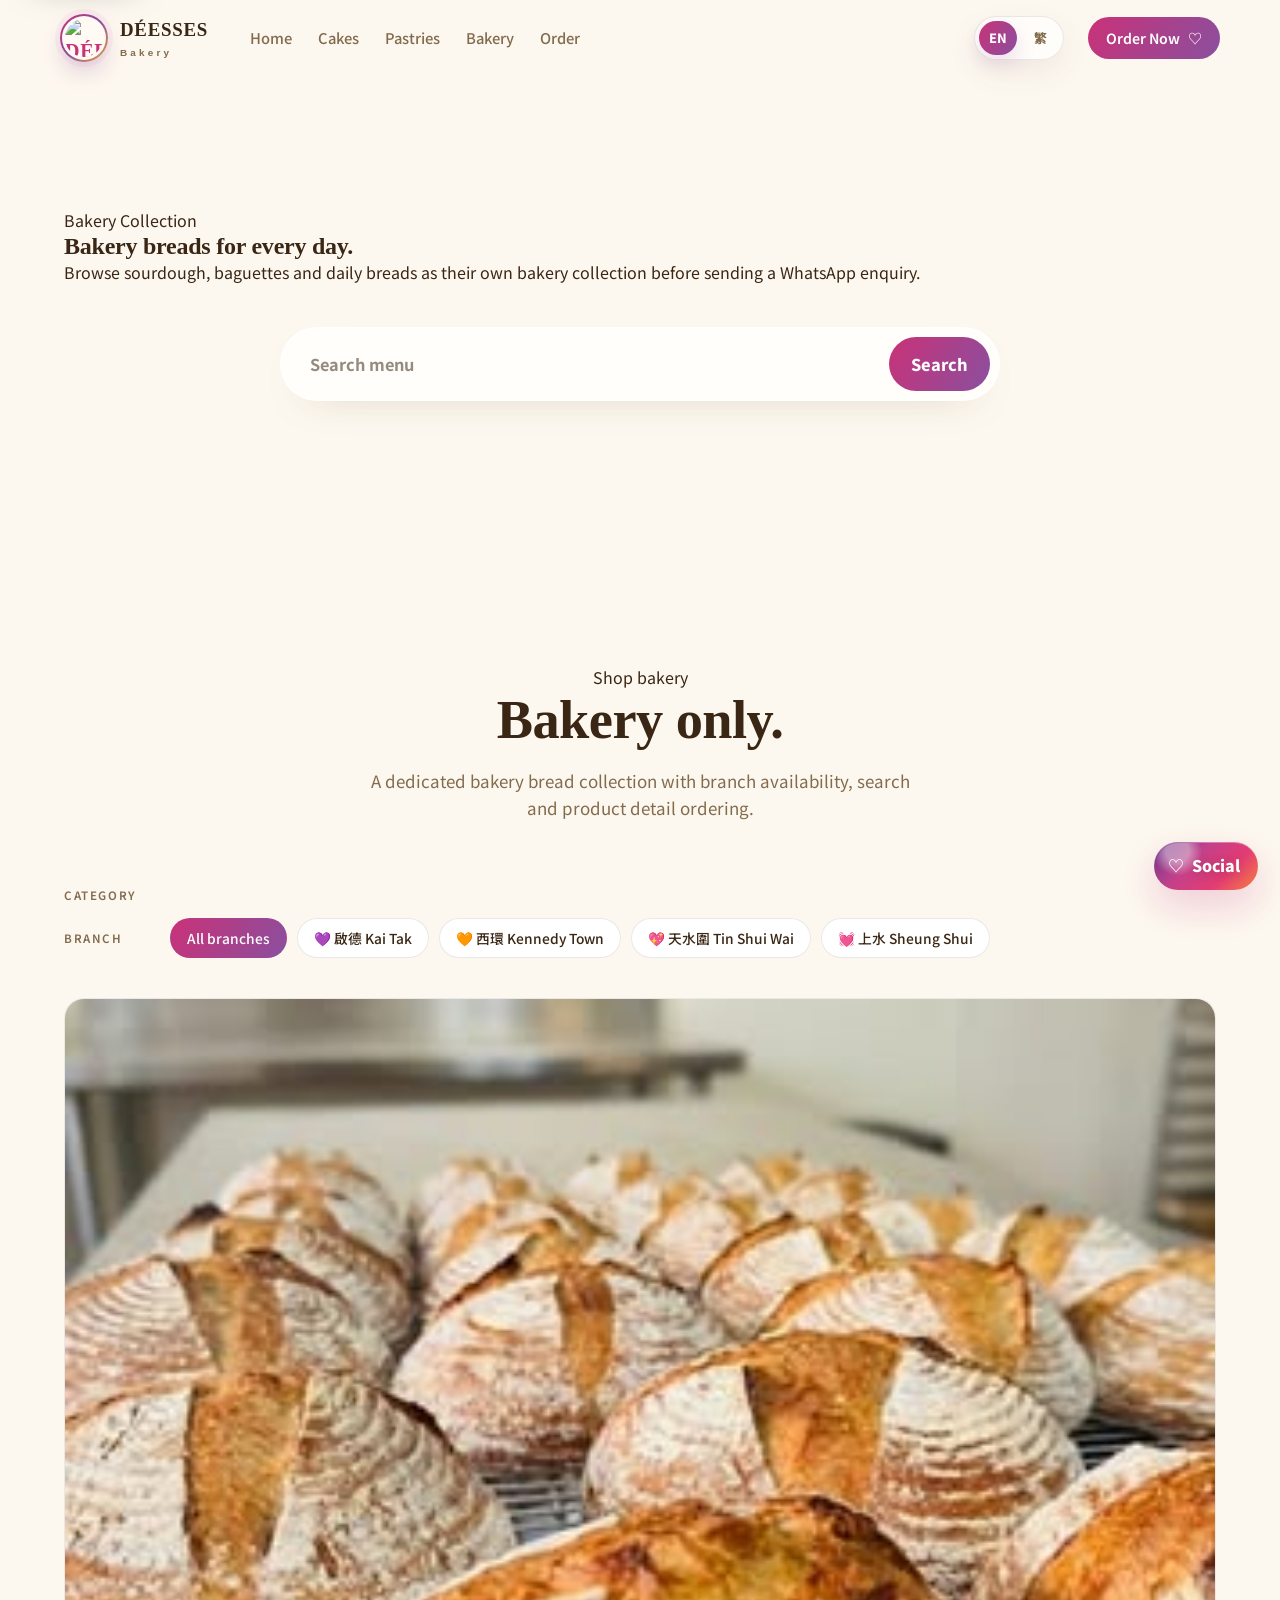
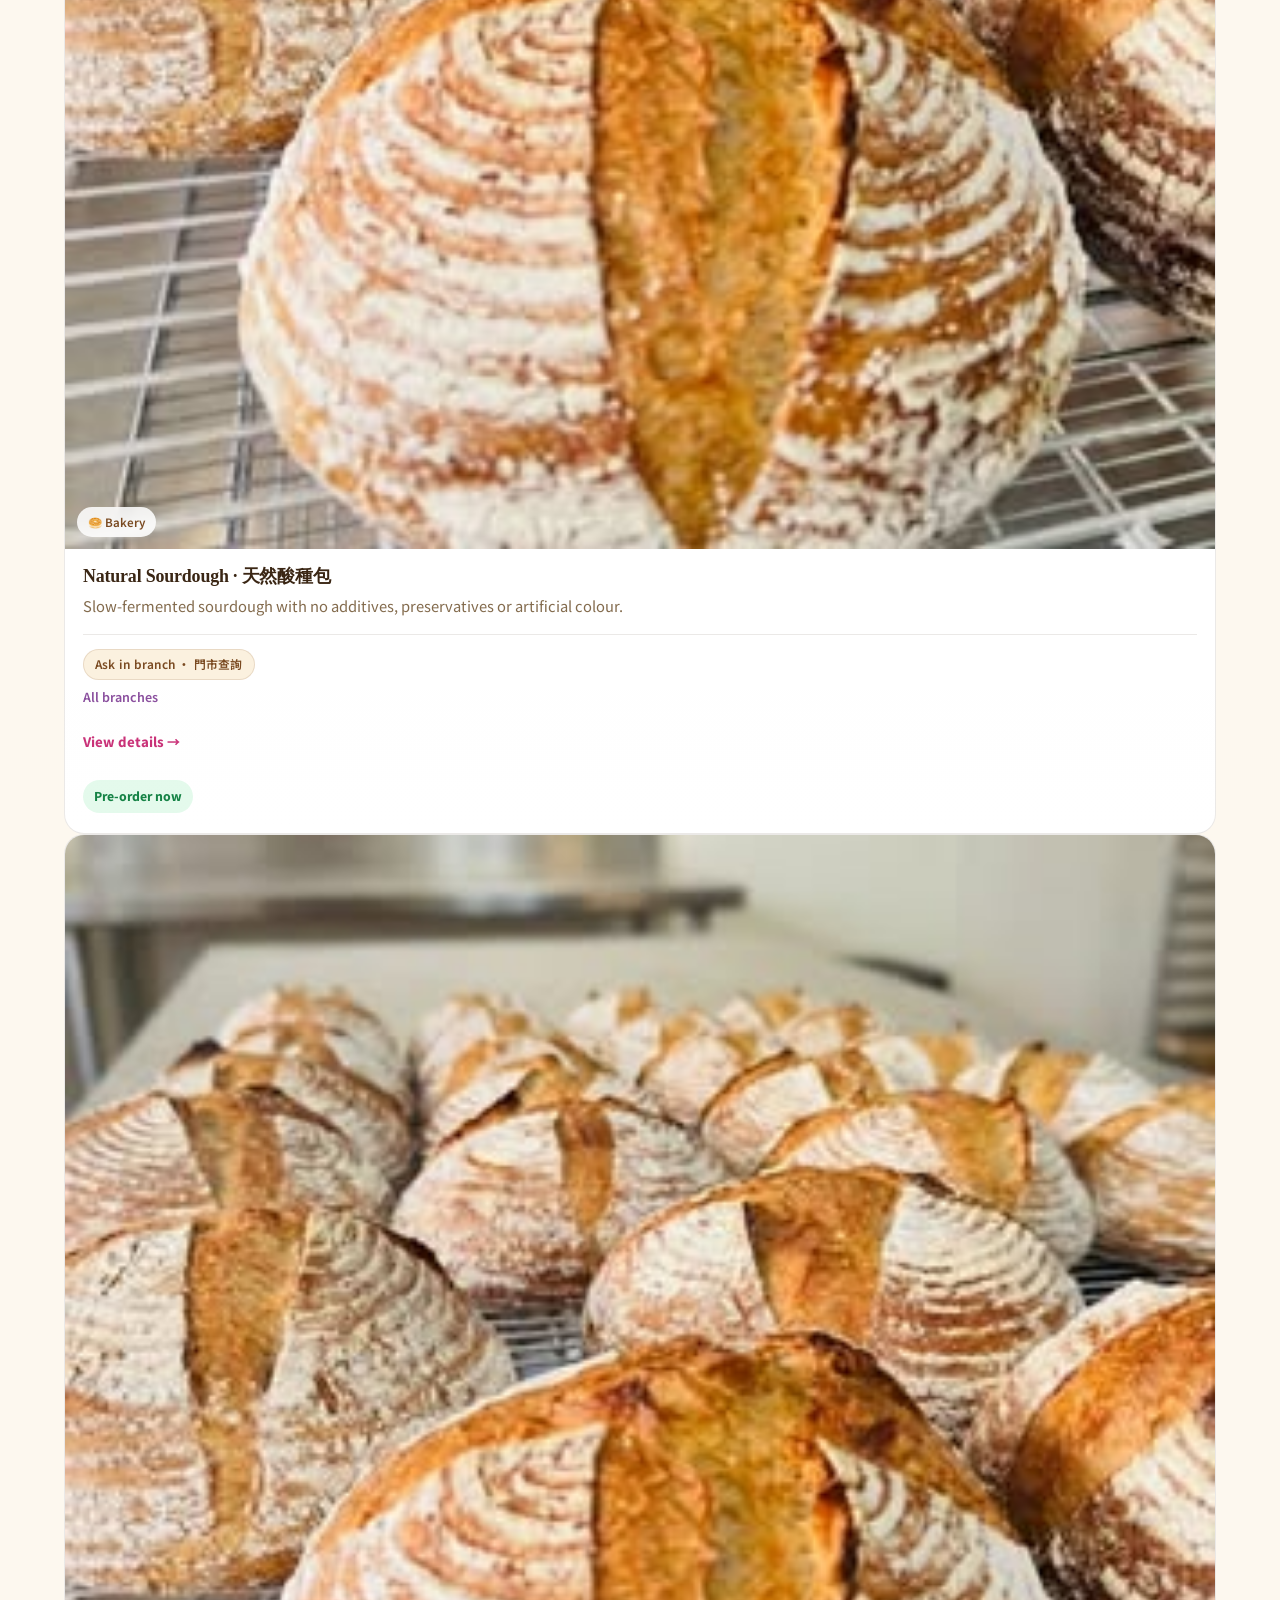
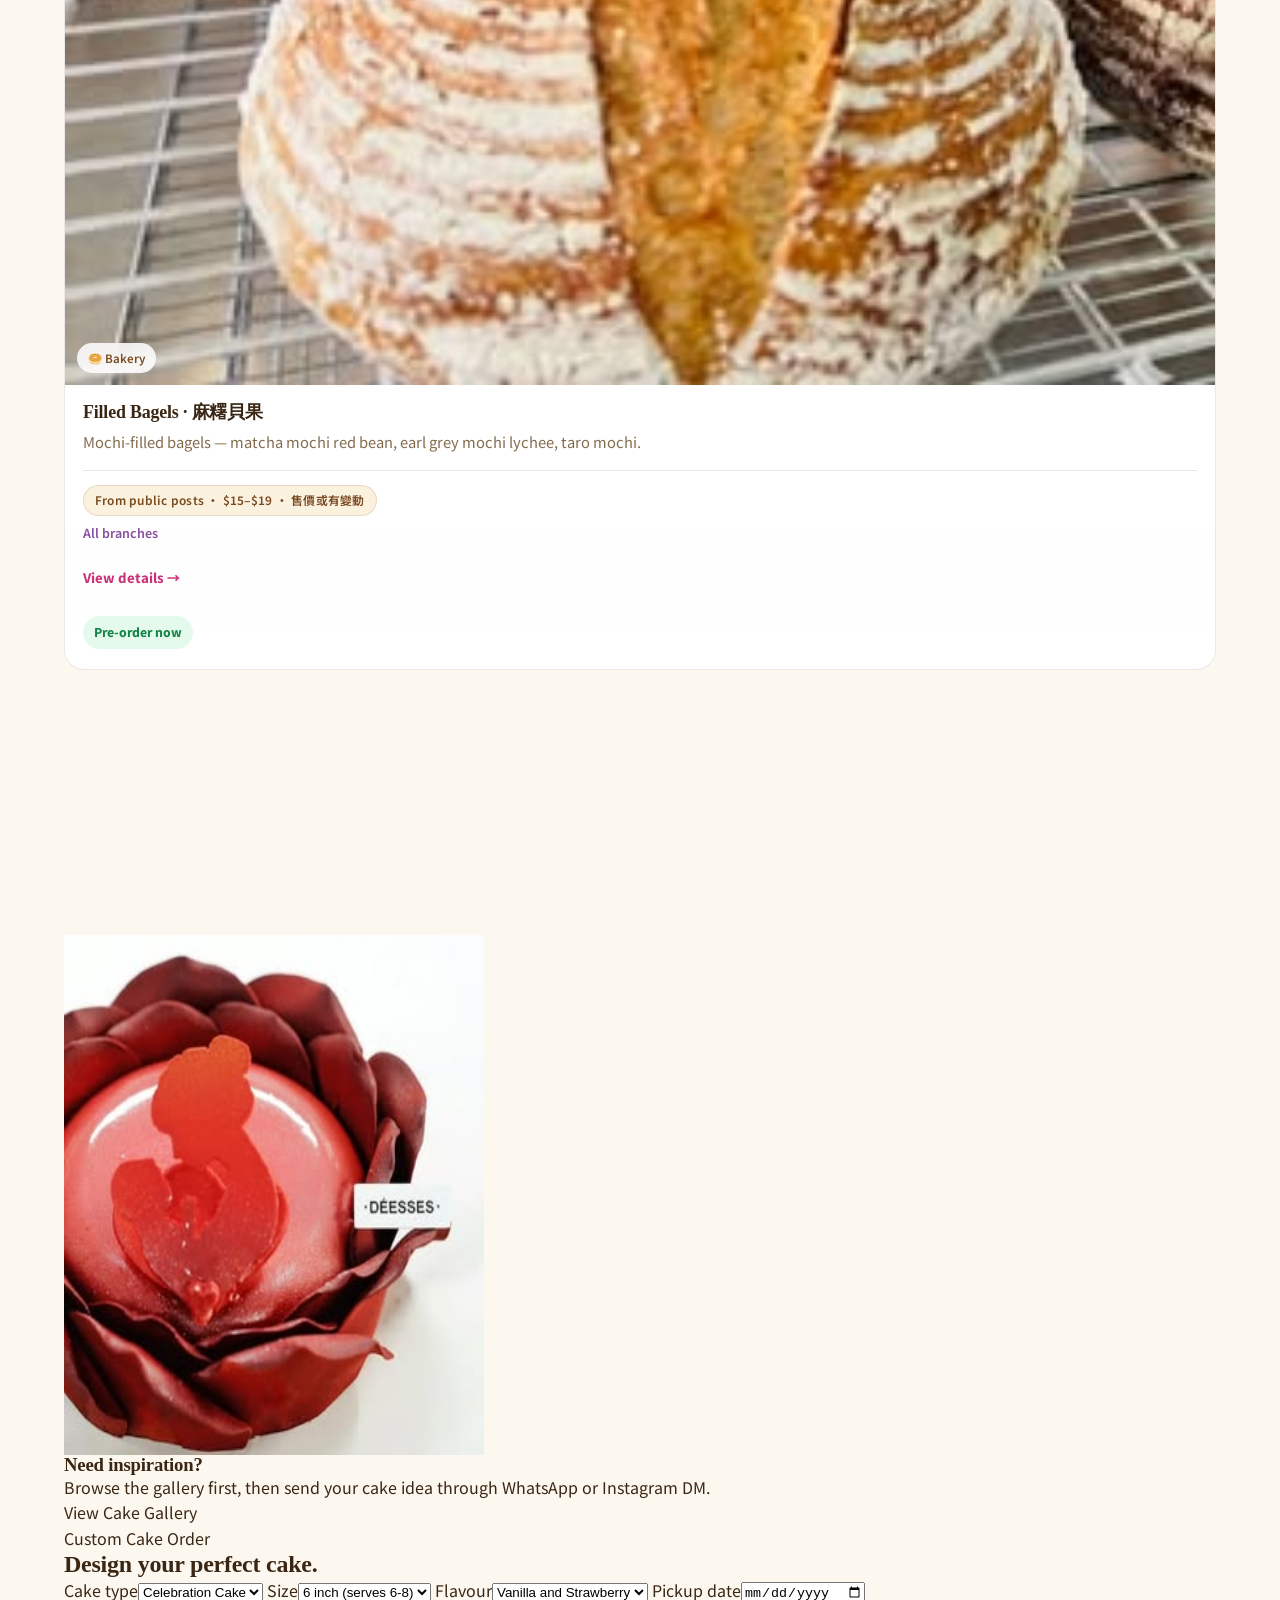
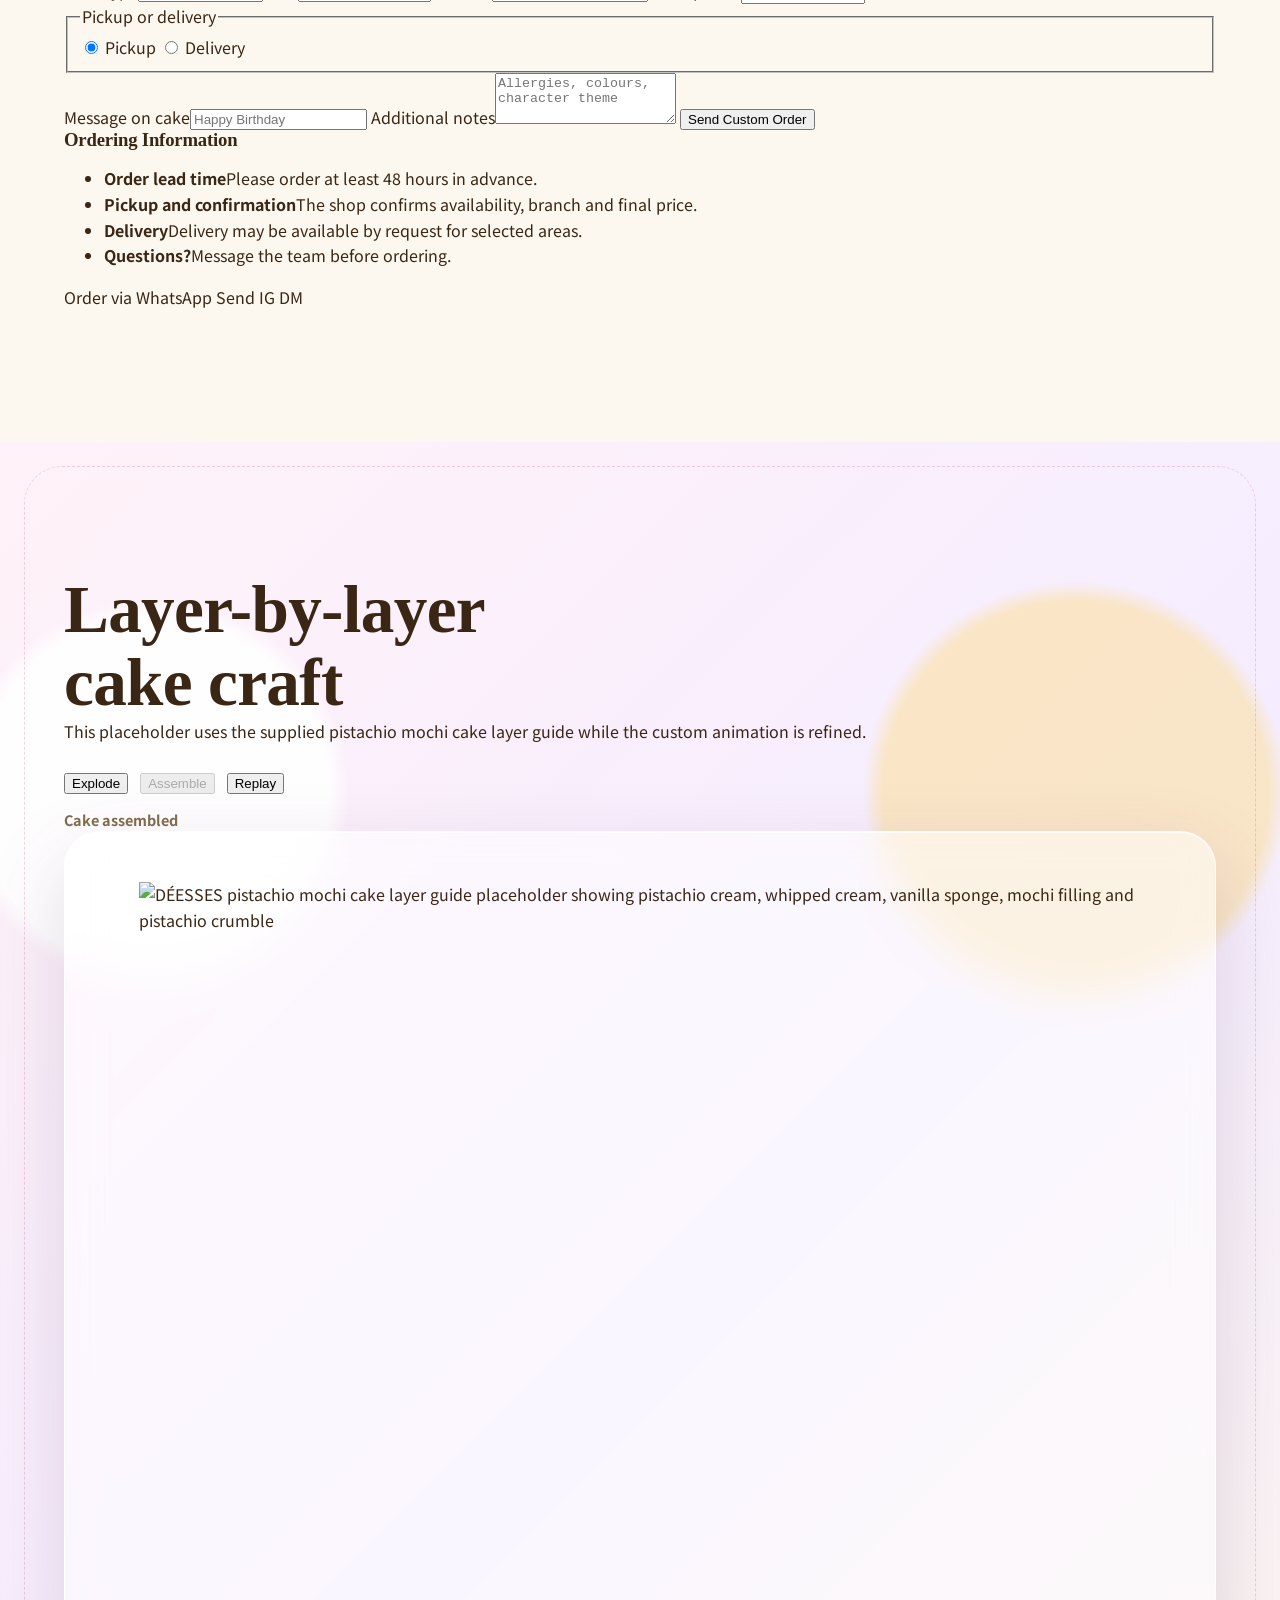
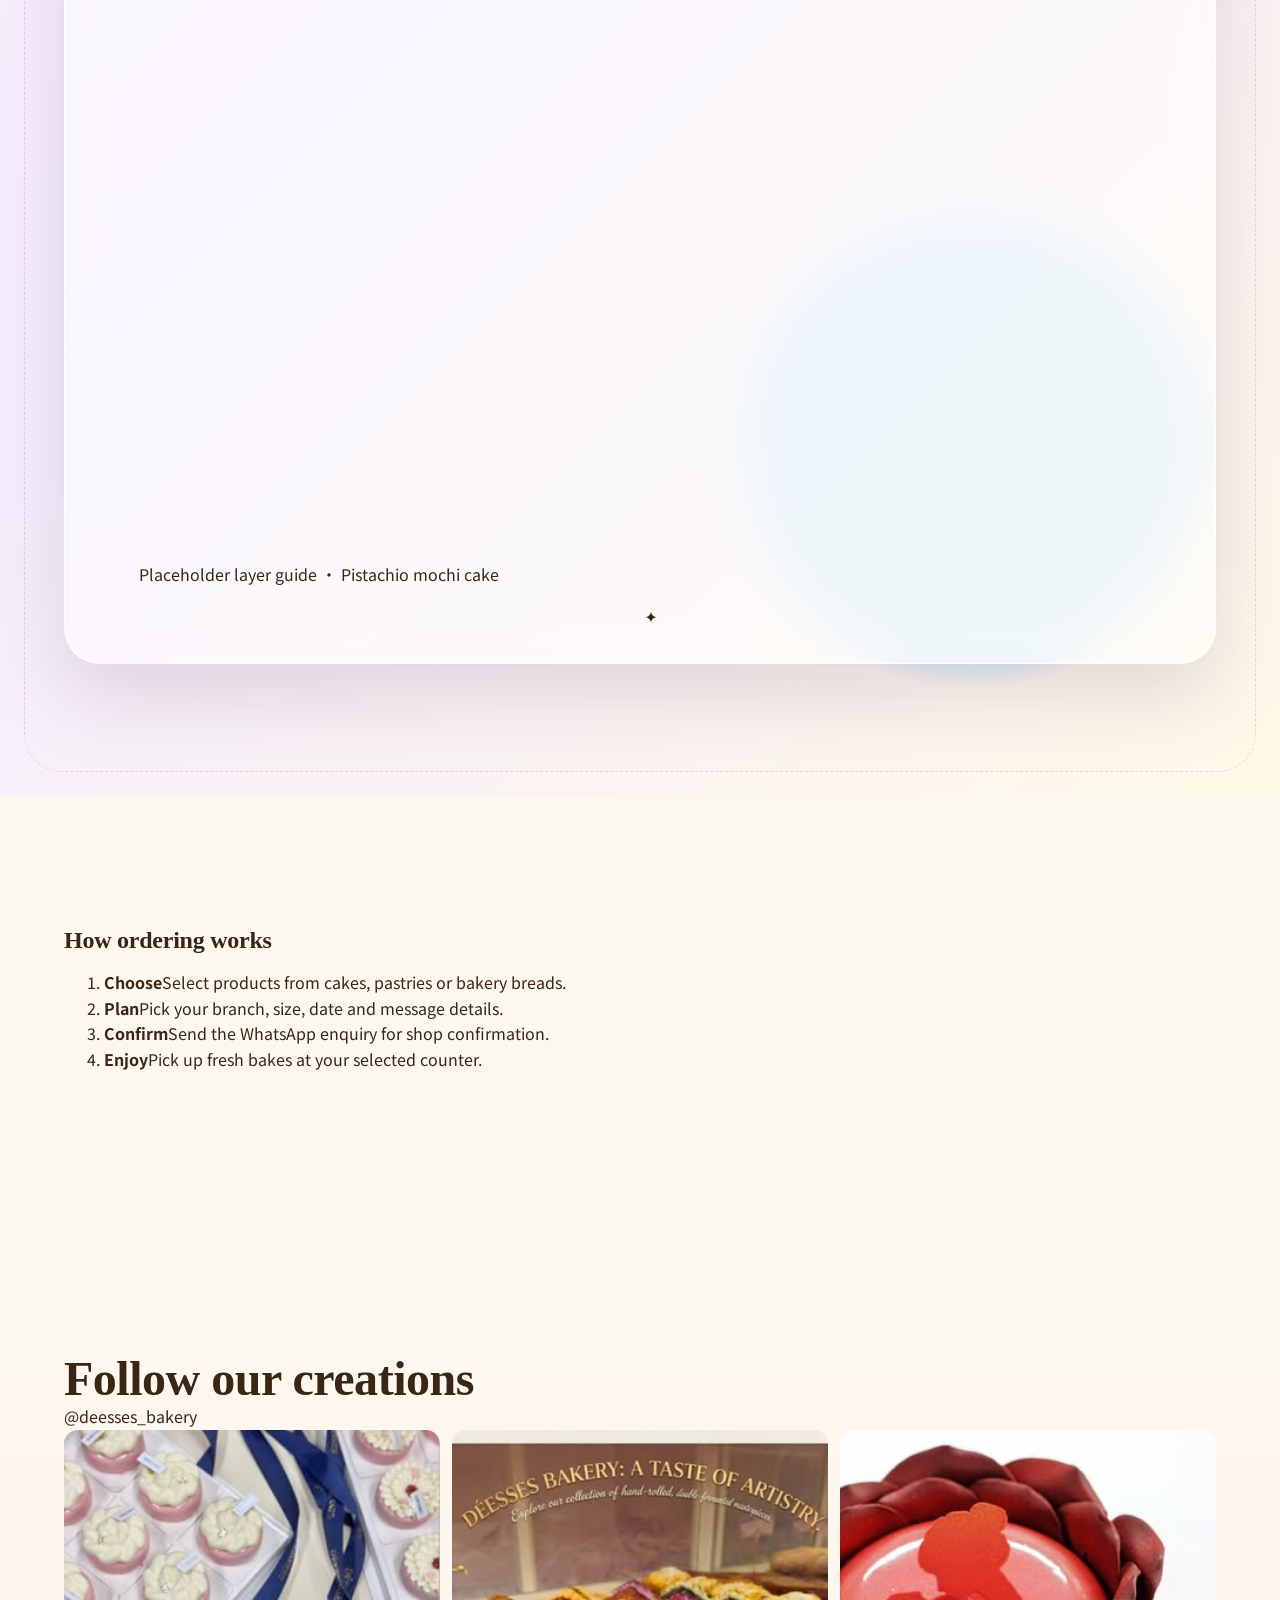
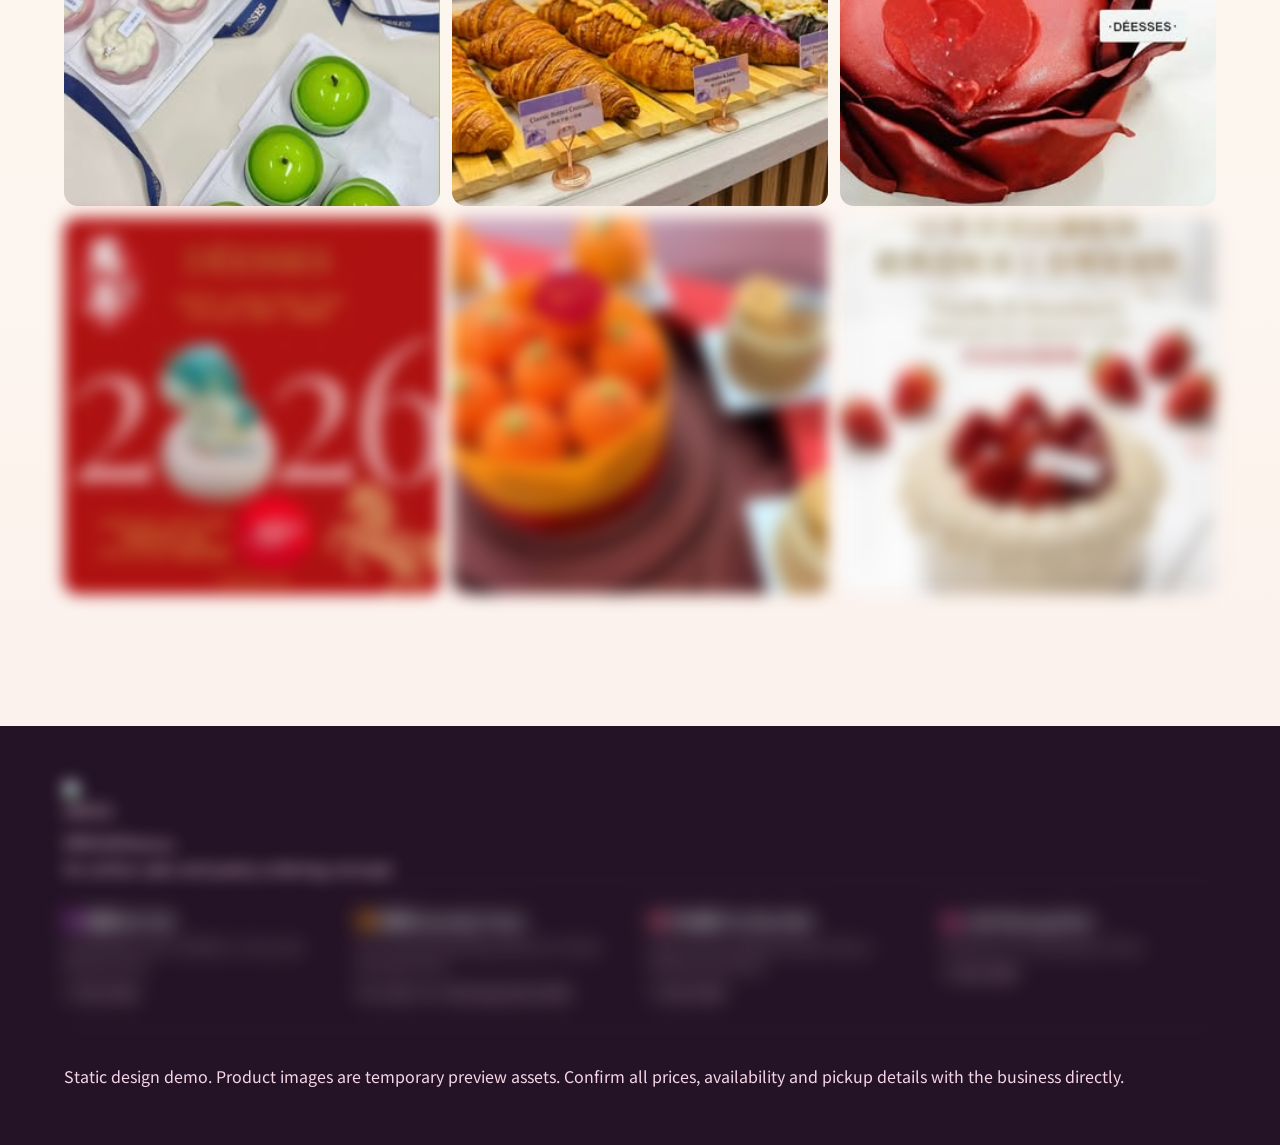
==== bakery.html @ f6a217e5 "Add dedicated product category pages" ====
<!DOCTYPE html>
<html lang="en">
<head>
  <meta charset="UTF-8" />
  <meta name="viewport" content="width=device-width, initial-scale=1.0" />
  <title>DÉESSES Bakery - Bakery</title>
  <meta name="description" content="DÉESSES Bakery breads page with sourdough, baguettes, daily bakery items and WhatsApp pre-order flow." />
  <meta name="theme-color" content="#fff7f2" />
  <link rel="icon" href="data:image/svg+xml,%3Csvg xmlns='http://www.w3.org/2000/svg' viewBox='0 0 64 64'%3E%3Crect width='64' height='64' rx='18' fill='%23fff7f2'/%3E%3Ctext x='50%25' y='56%25' dominant-baseline='middle' text-anchor='middle' font-size='34'%3E%E2%99%A1%3C/text%3E%3C/svg%3E" />
  <link rel="apple-touch-icon" href="assets/deesses-instagram-logo.jpg" />
  <link rel="preload" as="image" href="assets/front-page-bakery-scene.jpg" />
  <link rel="preload" as="image" href="assets/deconstructed-cake-placeholder.jpg" />
  <link rel="preload" as="image" href="assets/mini.jpg" />
  <link rel="preload" as="image" href="assets/strawberry.jpg" />
  <link rel="preconnect" href="https://fonts.googleapis.com" />
  <link rel="preconnect" href="https://fonts.gstatic.com" crossorigin />
  <link href="https://fonts.googleapis.com/css2?family=Allura&family=Cormorant+Garamond:ital,wght@0,500;0,600;0,700;1,500&family=Manrope:wght@400;500;600;700;800&family=Noto+Sans+TC:wght@400;500;700&display=swap" rel="stylesheet" />
  <link rel="stylesheet" href="styles.css?v=brand-logo-1" />
  <link rel="stylesheet" href="site.css?v=concept-7" />
</head>
<body class="site menu-page category-page category-page--bakery" data-category-page="bakery">
  <a class="skip-link" href="#menu" data-i18n="skipMenu">Skip to menu</a>

  <header class="nav site-nav" id="nav">
    <nav class="nav__inner site-nav__inner" aria-label="Primary">
      <a href="index.html" class="nav__brand site-brand">
        <img class="nav__mark nav__logo site-brand__logo" src="assets/deesses-instagram-logo.jpg" alt="DÉESSES Bakery logo" width="54" height="54" />
        <span class="nav__name site-brand__name">DÉESSES<small>Bakery</small></span>
      </a>
      <button class="nav__toggle site-nav__toggle" type="button" aria-expanded="false" aria-controls="primaryNavLinks" data-nav-toggle>
        <span class="sr-only">Open navigation</span>
        <span aria-hidden="true"></span>
      </button>
      <ul class="nav__links site-nav__links" id="primaryNavLinks">
        <li><a href="index.html">Home</a></li>
        <li><a href="cakes.html" data-hero-filter="cake">Cakes</a></li>
        <li><a href="pastries.html" data-hero-filter="pastry">Pastries</a></li>
        <li><a href="bakery.html" data-hero-filter="bakery">Bakery</a></li>
        <li><a href="#order" data-i18n="order">Order</a></li>
      </ul>
      <div class="language-switch site-language" aria-label="Language" data-i18n-aria="languageLabel">
        <button type="button" data-language="en" aria-pressed="false"><span>EN</span></button>
        <button type="button" data-language="zh" aria-pressed="false"><span>繁</span></button>
      </div>
      <a href="#order" class="nav__cta site-order-pill">Order Now <span aria-hidden="true">♡</span></a>
    </nav>
  </header>

  <aside class="social-float site-social-float" aria-label="Quick social links" data-i18n-aria="quickSocialLinks">
    <button class="social-trigger site-social-trigger" type="button" aria-haspopup="true" aria-expanded="false" data-social-trigger>
      <span class="site-social-trigger__icon" aria-hidden="true">♡</span>
      <span class="social-trigger__label" data-i18n="socialLabel">Social</span>
    </button>
    <div class="social-menu" role="menu">
      <a role="menuitem" href="https://www.instagram.com/deesses_bakery/" target="_blank" rel="noopener">
        <span class="social-icon" aria-hidden="true">◎</span>
        <span><strong>Instagram</strong><small data-i18n="socialInstagramHint">Latest cakes / DM pre-order</small></span>
      </a>
      <a role="menuitem" href="https://wa.me/85268128098" target="_blank" rel="noopener">
        <span class="social-icon" aria-hidden="true">✆</span>
        <span><strong>WhatsApp</strong><small data-i18n="socialWhatsappHint">Message to pre-order</small></span>
      </a>
      <a role="menuitem" href="index.html#social">
        <span class="social-icon" aria-hidden="true">✧</span>
        <span><strong data-i18n="socialGalleryTitle">Social gallery</strong><small data-i18n="socialGalleryHint">Preview posts and updates</small></span>
      </a>
    </div>
  </aside>

  <main id="top">
    <section class="site-menu-hero" id="hero">
      <div>
        <p class="site-script">Bakery Collection</p>
        <h1>Bakery breads for every day.</h1>
        <p>Browse sourdough, baguettes and daily breads as their own bakery collection before sending a WhatsApp enquiry.</p>
      </div>
      <form class="hero-search site-search site-menu-search" role="search" aria-label="Search DÉESSES menu" data-i18n-aria="searchMenu" data-hero-search>
        <label class="sr-only" for="heroSearchInput" data-i18n="searchMenu">Search menu</label>
        <input id="heroSearchInput" type="search" placeholder="Search menu" data-i18n-placeholder="searchMenu" autocomplete="off" />
        <button type="submit" data-i18n="searchButton">Search</button>
      </form>
    </section>

    <section class="menu site-menu" id="menu">
      <div class="section__head site-section-head">
        <p class="site-script">Shop bakery</p>
        <h2>Bakery only.</h2>
        <p class="section__sub">A dedicated bakery bread collection with branch availability, search and product detail ordering.</p>
      </div>
      <div class="filters site-filters" role="group" aria-label="Menu filters">
        <div class="filters__row site-filters__row" id="categoryFilters" aria-label="Filter by category" hidden aria-hidden="true">
          <span class="filters__label">Category</span>
        </div>
        <div class="filters__row site-filters__row" id="branchFilters" aria-label="Filter by branch">
          <span class="filters__label">Branch</span>
        </div>
      </div>
      <div class="product-grid site-product-grid" id="menuGrid" aria-live="polite"></div>
      <p class="menu__empty site-empty" id="menuEmpty" hidden>No items match this filter.</p>
    </section>

    <section class="order site-order" id="order">
      <aside class="site-inspiration-card">
        <img src="assets/rose.jpg" alt="Pink celebration cake inspiration" width="420" height="520" loading="lazy" />
        <div>
          <h3>Need inspiration?</h3>
          <p>Browse the gallery first, then send your cake idea through WhatsApp or Instagram DM.</p>
          <a class="site-button site-button--ghost" href="index.html#social">View Cake Gallery</a>
        </div>
      </aside>
      <form class="site-custom-form" data-custom-order>
        <p class="site-script">Custom Cake Order</p>
        <h2>Design your perfect cake.</h2>
        <div class="site-form-grid">
          <label>Cake type<select name="cakeType"><option>Celebration Cake</option><option>Fruit Cake</option><option>Seasonal Gift</option><option>Custom Order</option></select></label>
          <label>Size<select name="size"><option>6 inch (serves 6-8)</option><option>4 inch</option><option>5 inch</option><option>8 inch</option></select></label>
          <label>Flavour<select name="flavour"><option>Vanilla and Strawberry</option><option>White Peach</option><option>Rose Raspberry</option><option>Chocolate</option></select></label>
          <label>Pickup date<input name="pickupDate" type="date" /></label>
        </div>
        <fieldset class="site-radio-row">
          <legend>Pickup or delivery</legend>
          <label><input type="radio" name="method" value="Pickup" checked /> Pickup</label>
          <label><input type="radio" name="method" value="Delivery" /> Delivery</label>
        </fieldset>
        <label>Message on cake<input name="message" type="text" placeholder="Happy Birthday" /></label>
        <label>Additional notes<textarea name="notes" rows="3" placeholder="Allergies, colours, character theme"></textarea></label>
        <button class="site-button site-button--primary site-submit" type="submit">Send Custom Order</button>
      </form>
      <aside class="site-order-info">
        <h3>Ordering Information</h3>
        <ul>
          <li><strong>Order lead time</strong><span>Please order at least 48 hours in advance.</span></li>
          <li><strong>Pickup and confirmation</strong><span>The shop confirms availability, branch and final price.</span></li>
          <li><strong>Delivery</strong><span>Delivery may be available by request for selected areas.</span></li>
          <li><strong>Questions?</strong><span>Message the team before ordering.</span></li>
        </ul>
        <a class="site-button site-button--primary" href="https://wa.me/85268128098" target="_blank" rel="noopener">Order via WhatsApp</a>
        <a class="site-button site-button--ghost" href="https://www.instagram.com/deesses_bakery/" target="_blank" rel="noopener">Send IG DM</a>
      </aside>
    </section>

    <section class="craft site-craft" id="craft" data-cake-mode="assembled">
      <div class="craft__copy site-craft__copy">
        <h2>Layer-by-layer cake craft</h2>
        <p>This placeholder uses the supplied pistachio mochi cake layer guide while the custom animation is refined.</p>
        <div class="craft__controls" aria-label="Cake assembly controls">
          <button class="site-button site-button--ghost" type="button" data-cake-action="explode">Explode</button>
          <button class="site-button site-button--ghost" type="button" data-cake-action="assemble">Assemble</button>
          <button class="site-button site-button--primary" type="button" data-cake-action="replay">Replay</button>
        </div>
        <p class="craft__status" id="cakeStatus" aria-live="polite">Cake assembled</p>
      </div>
      <div class="craft__panel site-cake-panel">
        <figure class="site-cake-placeholder">
          <img src="assets/deconstructed-cake-placeholder.jpg" alt="DÉESSES pistachio mochi cake layer guide placeholder showing pistachio cream, whipped cream, vanilla sponge, mochi filling and pistachio crumble" width="1024" height="1280" loading="lazy" />
          <figcaption>Placeholder layer guide · Pistachio mochi cake</figcaption>
        </figure>
        <div class="cake-stage site-cake-stage--legacy" aria-hidden="true" aria-label="Animated exploded-view celebration cake">
          <div class="cake-piece cake-piece--candle">✦</div>
          <div class="cake-piece cake-piece--berries"></div>
          <div class="cake-piece cake-piece--cream"></div>
          <div class="cake-piece cake-piece--sponge"></div>
          <div class="cake-piece cake-piece--plate"></div>
        </div>
      </div>
    </section>

    <section class="site-how" id="how-it-works">
      <h2>How ordering works</h2>
      <ol>
        <li><strong>Choose</strong><span>Select products from cakes, pastries or bakery breads.</span></li>
        <li><strong>Plan</strong><span>Pick your branch, size, date and message details.</span></li>
        <li><strong>Confirm</strong><span>Send the WhatsApp enquiry for shop confirmation.</span></li>
        <li><strong>Enjoy</strong><span>Pick up fresh bakes at your selected counter.</span></li>
      </ol>
    </section>

    <section class="social site-social" id="social">
      <div class="social__text site-social__head">
        <h2>Follow our creations</h2>
        <p><a href="https://www.instagram.com/deesses_bakery/" target="_blank" rel="noopener">@deesses_bakery</a></p>
      </div>
      <div class="social__grid site-social-grid" id="socialGrid"></div>
    </section>
  </main>

  <footer class="footer site-footer" id="contact">
    <div class="footer__inner site-footer__inner">
      <div>
        <a href="index.html" class="site-brand site-footer-brand">
          <img class="site-brand__logo" src="assets/deesses-instagram-logo.jpg" alt="DÉESSES Bakery logo" width="48" height="48" />
          <span class="site-brand__name">DÉESSES<small>Bakery</small></span>
        </a>
        <p>An online cake and pastry ordering concept.</p>
      </div>
      <div class="footer__branches site-footer-branches" id="footerBranches"></div>
      <form class="site-subscribe" action="https://wa.me/85268128098" target="_blank">
        <label>Stay in the loop<input type="email" placeholder="Email address" /></label>
        <button class="site-button site-button--primary" type="submit">Subscribe</button>
      </form>
    </div>
    <p class="site-footer-note">Static design demo. Product images are temporary preview assets. Confirm all prices, availability and pickup details with the business directly.</p>
  </footer>

  <script src="script.js?v=brand-logo-1"></script>
  <script>
    (function () {
      var form = document.querySelector('[data-custom-order]');
      if (!form) return;
      var date = form.querySelector('input[name="pickupDate"]');
      if (date) {
        var now = new Date();
        var local = new Date(now.getTime() - now.getTimezoneOffset() * 60000);
        date.min = local.toISOString().slice(0, 10);
      }
      form.addEventListener('submit', function (event) {
        event.preventDefault();
        var data = new FormData(form);
        var lines = [
          '你好 DÉESSES Bakery，我想查詢自訂蛋糕：',
          'Cake type: ' + (data.get('cakeType') || ''),
          'Size: ' + (data.get('size') || ''),
          'Flavour: ' + (data.get('flavour') || ''),
          'Pickup date: ' + (data.get('pickupDate') || 'To be confirmed'),
          'Method: ' + (data.get('method') || 'Pickup'),
          'Message: ' + (data.get('message') || 'None'),
          'Notes: ' + (data.get('notes') || 'None'),
          '請確認供應、最終價錢及取貨安排，謝謝。'
        ];
        window.open('https://wa.me/85268128098?text=' + encodeURIComponent(lines.join('\n')), '_blank', 'noopener');
      });
    })();
  </script>
</body>
</html>
---- styles.css ----
/* =========================================================
   DÉESSES Bakery — multi-branch static demo
   Warm golden bakery base + pink/purple "goddess" gift accent
   Scroll-driven warm theme via [data-theme] on <body>
   ========================================================= */

:root {
  /* Warm bakery palette */
  --crust:   #7a4a21;
  --amber:   #c8821f;
  --honey:   #e7a93c;
  --butter:  #f4d58a;
  --cream:   #fbf3e4;
  --linen:   #fdf8ef;
  --espresso:#3a2614;

  /* Goddess gift accent (pink / purple) */
  --rose:    #c93278;
  --plum:    #8a4f9e;
  --blush:   #f6d6e6;
  --lilac:   #efe2f6;

  /* Brand channels */
  --whatsapp:#25d366;

  /* Theme tokens (default / "dawn") */
  --bg:      var(--linen);
  --surface: #ffffff;
  --text:    var(--espresso);
  --muted:   #836b4d;
  --accent:  var(--amber);
  --accent-2:var(--rose);
  --hairline: rgba(58, 38, 20, 0.10);
  --glass:   rgba(253, 248, 239, 0.72);

  --radius:  20px;
  --radius-sm: 14px;
  --maxw: 1160px;
  --ease: cubic-bezier(0.22, 1, 0.36, 1);
}

/* ---- Scroll themes ---- */
body[data-theme="dawn"]   { --bg: var(--linen); --surface: #fff; --text: var(--espresso); --muted: #836b4d; --accent: var(--amber); --glass: rgba(253,248,239,0.72); --hairline: rgba(58,38,20,0.10); }
body[data-theme="midday"] { --bg: var(--cream); --surface: #fffaf0; --text: var(--espresso); --muted: #8a6f4d; --accent: var(--amber); --glass: rgba(251,243,228,0.72); --hairline: rgba(58,38,20,0.12); }
body[data-theme="golden"] { --bg: #f9ecdc; --surface: #fff5e6; --text: #4a2f15; --muted: #8a6336; --accent: var(--crust); --glass: rgba(249,236,220,0.74); --hairline: rgba(74,47,21,0.14); }
body[data-theme="dusk"]   { --bg: #2a1a0e; --surface: #36230f; --text: #f6e4c2; --muted: #cba36a; --accent: var(--honey); --glass: rgba(42,26,14,0.66); --hairline: rgba(246,228,194,0.14); }

/* ---- Reset / base ---- */
*, *::before, *::after { box-sizing: border-box; }
html { scroll-behavior: smooth; }
body {
  margin: 0;
  font-family: "Inter", "Noto Sans TC", system-ui, -apple-system, "Segoe UI", sans-serif;
  color: var(--text);
  background: var(--bg);
  line-height: 1.6;
  -webkit-font-smoothing: antialiased;
  transition: background 0.8s var(--ease), color 0.8s var(--ease);
}
::selection { background: rgba(201, 50, 120, 0.18); color: var(--espresso); }
body.modal-open { overflow: hidden; }
h1, h2, h3 {
  font-family: "Fraunces", Georgia, serif;
  font-weight: 600;
  line-height: 1.08;
  letter-spacing: -0.01em;
  margin: 0;
}
p { margin: 0; }
a { color: inherit; text-decoration: none; }
img { max-width: 100%; display: block; }
section { padding: clamp(64px, 11vw, 132px) clamp(20px, 6vw, 64px); }

/* ---- Instagram glyph ---- */
.ig-mark {
  display: inline-block;
  width: 18px; height: 18px;
  border-radius: 6px;
  border: 2px solid currentColor;
  position: relative;
  flex: none;
}
.ig-mark::before {
  content: ""; position: absolute;
  inset: 3px; border-radius: 50%;
  border: 2px solid currentColor;
}
.ig-mark::after {
  content: ""; position: absolute;
  top: 2.5px; right: 2.5px;
  width: 2.5px; height: 2.5px; border-radius: 50%;
  background: currentColor;
}
.ig-mark--lg { width: 30px; height: 30px; border-radius: 9px; }
.ig-mark--lg::after { width: 3.5px; height: 3.5px; top: 4px; right: 4px; }

/* ---- Shared bits ---- */
.eyebrow {
  font-size: 0.78rem;
  letter-spacing: 0.16em;
  text-transform: uppercase;
  font-weight: 600;
  color: var(--accent-2);
  margin-bottom: 14px;
}
.eyebrow--light { color: var(--blush); }

.section__head { max-width: 760px; margin: 0 auto clamp(34px, 5vw, 64px); text-align: center; }
.section__head h2 { font-size: clamp(2rem, 5vw, 3.4rem); }
.section__sub { margin: 18px auto 0; color: var(--muted); font-size: 1.06rem; max-width: 62ch; }
.section__sub strong, .section__sub em { color: var(--text); }
.reveal-on-scroll {
  opacity: 0;
  transform: translateY(34px) scale(0.985);
  filter: blur(8px);
  transition:
    opacity 0.85s ease var(--reveal-delay, 0ms),
    transform 0.85s cubic-bezier(0.2, 0.8, 0.2, 1) var(--reveal-delay, 0ms),
    filter 0.85s ease var(--reveal-delay, 0ms);
  will-change: opacity, transform, filter;
}
.reveal-on-scroll.is-visible { opacity: 1; transform: translateY(0) scale(1); filter: blur(0); }
.product.reveal-on-scroll,
.branch-card.reveal-on-scroll,
.social-tile.reveal-on-scroll,
.footer-branch.reveal-on-scroll { transform: translateY(42px) scale(0.96); }
.product.reveal-on-scroll.is-visible,
.branch-card.reveal-on-scroll.is-visible,
.social-tile.reveal-on-scroll.is-visible,
.footer-branch.reveal-on-scroll.is-visible { transform: translateY(0) scale(1); }
.product.reveal-on-scroll.is-visible:hover,
.branch-card.reveal-on-scroll.is-visible:hover { transform: translateY(-6px) scale(1); }
.social-tile.reveal-on-scroll.is-visible:hover { transform: translateY(-4px) scale(1); }

.btn {
  display: inline-flex; align-items: center; justify-content: center;
  gap: 9px; padding: 14px 26px; border-radius: 999px;
  font-weight: 600; font-size: 0.98rem; border: none; cursor: pointer;
  font-family: inherit;
  transition: transform 0.3s var(--ease), box-shadow 0.3s var(--ease), background 0.3s var(--ease);
}
.btn:hover { transform: translateY(-2px); }
.btn--primary {
  background: linear-gradient(120deg, var(--rose), var(--plum));
  color: #fff;
  box-shadow: 0 14px 32px -14px var(--plum);
}
.btn--ghost { border: 1px solid var(--hairline); color: var(--text); background: transparent; }
.btn--ghost:hover { border-color: var(--accent-2); }
.skip-link {
  position: fixed; left: 16px; top: 12px; z-index: 2000; transform: translateY(-160%);
  padding: 10px 16px; border-radius: 999px; background: var(--espresso); color: #fff; font-weight: 800;
  box-shadow: 0 16px 32px -18px rgba(0,0,0,0.55); transition: transform 0.2s var(--ease);
}
.skip-link:focus { transform: translateY(0); }
.btn--lg { padding: 16px 32px; font-size: 1.02rem; }

.note {
  text-align: center; margin: 40px auto 0; max-width: 780px;
  font-size: 0.84rem; color: var(--muted); font-style: italic;
}

/* ---- Navigation ---- */
.nav {
  position: sticky; top: 0; z-index: 100;
  padding: 14px clamp(16px, 5vw, 48px);
  transition: padding 0.4s var(--ease), background 0.6s var(--ease), box-shadow 0.4s var(--ease);
}
.nav--scrolled {
  background: var(--glass);
  -webkit-backdrop-filter: saturate(180%) blur(18px);
  backdrop-filter: saturate(180%) blur(18px);
  box-shadow: 0 1px 0 var(--hairline);
}
.nav__inner { max-width: var(--maxw); margin: 0 auto; display: flex; align-items: center; gap: 24px; }
.nav__brand { display: flex; align-items: center; gap: 12px; font-family: "Fraunces", serif; font-weight: 600; font-size: 1.18rem; letter-spacing: 0.04em; }
.nav__name small { display: block; font-size: 0.62rem; letter-spacing: 0.32em; color: var(--muted); font-family: "Inter", sans-serif; font-weight: 600; }
.nav__mark { color: var(--accent-2); font-size: 1.25rem; }
.nav__logo {
  width: 48px; height: 48px; border-radius: 50%; object-fit: cover; display: block; flex: none;
  padding: 3px;
  background: linear-gradient(#fffaf4, #fffaf4) padding-box, linear-gradient(135deg, var(--rose), var(--plum), var(--honey)) border-box;
  border: 2px solid transparent;
  box-shadow: 0 12px 30px -13px rgba(138, 79, 158, 0.95), 0 0 0 5px rgba(246, 214, 230, 0.34);
}
.nav__links { display: flex; gap: 26px; list-style: none; margin: 0 auto 0 18px; padding: 0; font-size: 0.92rem; font-weight: 500; }
.nav__links a { color: var(--muted); transition: color 0.25s var(--ease); }
.nav__links a:hover { color: var(--accent-2); }
.social-float { position: fixed; right: clamp(10px, 2vw, 22px); bottom: max(10px, env(safe-area-inset-bottom)); z-index: 95; }
.social-trigger {
  border: 0; cursor: pointer; min-width: 104px; height: 48px; padding: 0 18px 0 14px; display: inline-flex; align-items: center; justify-content: center; gap: 8px;
  position: relative; overflow: hidden; isolation: isolate; border-radius: 999px; color: #fff;
  background: linear-gradient(135deg, #5b2a86 0%, #c13584 38%, #e1306c 68%, #f77737 100%);
  box-shadow: 0 16px 38px rgba(193,53,132,0.24), inset 0 1px 0 rgba(255,255,255,0.32);
  font: inherit; font-weight: 850; letter-spacing: -0.01em; opacity: 0.94;
  transition: transform 0.18s var(--ease), box-shadow 0.18s var(--ease), opacity 0.18s var(--ease);
}
.social-trigger::before {
  content: ""; position: absolute; inset: 1px; z-index: -1; border-radius: inherit;
  background: radial-gradient(circle at 22% 18%, rgba(255,255,255,0.42) 0 13%, transparent 28%);
}
.social-trigger__ig {
  width: 21px; height: 21px; flex: none; display: block; color: currentColor;
  filter: drop-shadow(0 1px 8px rgba(63, 18, 65, 0.22));
}
.social-trigger__ig rect, .social-trigger__ig circle,
.social-menu__ig svg rect, .social-menu__ig svg circle {
  fill: none; stroke: currentColor; stroke-width: 1.9; stroke-linecap: round; stroke-linejoin: round;
}
.social-trigger__ig .social-trigger__ig-dot, .social-menu__ig svg circle:last-child { fill: currentColor; stroke: none; }
.social-trigger__label { position: relative; text-shadow: 0 1px 12px rgba(62,22,58,0.26); }
.social-menu {
  position: absolute; right: 0; bottom: calc(100% + 10px); width: min(314px, calc(100vw - 32px)); padding: 10px;
  border-radius: 26px; background: rgba(255,250,244,0.92); border: 1px solid rgba(138,79,158,0.15);
  box-shadow: 0 26px 80px rgba(83,49,75,0.22); -webkit-backdrop-filter: blur(18px); backdrop-filter: blur(18px);
  opacity: 0; transform: translateY(12px) scale(0.96); pointer-events: none; transform-origin: bottom right;
  transition: opacity 0.22s var(--ease), transform 0.22s var(--ease);
}
.social-float:hover .social-menu, .social-float:focus-within .social-menu, .social-float.social-float--open .social-menu { opacity: 1; transform: translateY(0) scale(1); pointer-events: auto; }
.social-float:hover .social-trigger, .social-float:focus-within .social-trigger, .social-float.social-float--open .social-trigger { transform: translateY(-1px); box-shadow: 0 20px 52px rgba(138,79,158,0.32); }
.social-menu a { display: grid; grid-template-columns: 38px 1fr; gap: 10px; align-items: center; padding: 10px; border-radius: 18px; color: var(--text); }
.social-menu a:hover, .social-menu a:focus { background: rgba(246,214,230,0.24); outline: none; }
.social-menu .ig-mark, .social-menu__ig, .social-icon {
  width: 38px; height: 38px; border-radius: 50%; display: grid; place-items: center; background: linear-gradient(135deg, var(--rose), var(--plum)); color: #fff;
  box-shadow: 0 10px 22px rgba(138,79,158,0.16);
}
.social-menu__ig { background: linear-gradient(135deg, #5b2a86, #c13584 42%, #f77737); }
.social-menu__ig svg { width: 19px; height: 19px; display: block; }
.social-menu span { display: grid; gap: 2px; }
.social-menu strong { font-size: 0.95rem; }
.social-menu small { color: var(--muted); font-weight: 700; line-height: 1.25; }
.language-switch {
  display: inline-flex; align-items: center; gap: 4px; padding: 4px; border: 1px solid var(--hairline);
  border-radius: 999px; background: rgba(255,255,255,0.68); box-shadow: 0 12px 30px rgba(83,49,75,0.08);
  -webkit-backdrop-filter: blur(12px); backdrop-filter: blur(12px); flex: none;
}
.language-switch button {
  border: 0; cursor: pointer; min-width: 38px; height: 34px; border-radius: 999px; color: var(--muted);
  background: transparent; font: inherit; font-size: 0.8rem; font-weight: 800; letter-spacing: -0.01em;
  transition: color 0.18s var(--ease), background 0.18s var(--ease), box-shadow 0.18s var(--ease);
}
.language-switch button:hover { color: var(--text); }
.language-switch button.active { color: #fff; background: linear-gradient(120deg, var(--rose), var(--plum)); box-shadow: 0 8px 20px rgba(138,79,158,0.18); }
.nav__cta {
  display: inline-flex; align-items: center; gap: 8px;
  padding: 10px 18px; border-radius: 999px;
  background: linear-gradient(120deg, var(--rose), var(--plum));
  color: #fff; font-weight: 600; font-size: 0.88rem;
  transition: transform 0.3s var(--ease);
}
.nav__cta:hover { transform: translateY(-2px); }
.nav__toggle {
  display: none; width: 44px; height: 44px; margin-left: auto; border: 1px solid var(--hairline); border-radius: 999px;
  background: var(--surface); color: var(--text); cursor: pointer; position: relative; flex: none;
}
.nav__toggle span[aria-hidden="true"], .nav__toggle span[aria-hidden="true"]::before, .nav__toggle span[aria-hidden="true"]::after {
  content: ""; position: absolute; left: 12px; right: 12px; height: 2px; border-radius: 2px; background: currentColor; transition: transform 0.2s var(--ease), opacity 0.2s var(--ease);
}
.nav__toggle span[aria-hidden="true"] { top: 21px; }
.nav__toggle span[aria-hidden="true"]::before { top: -7px; left: 0; right: 0; }
.nav__toggle span[aria-hidden="true"]::after { top: 7px; left: 0; right: 0; }
body[data-nav-open="true"] .nav__toggle span[aria-hidden="true"] { transform: rotate(45deg); }
body[data-nav-open="true"] .nav__toggle span[aria-hidden="true"]::before { transform: translateY(7px) rotate(90deg); }
body[data-nav-open="true"] .nav__toggle span[aria-hidden="true"]::after { opacity: 0; }

/* ---- Hero ---- */
.sr-only {
  position: absolute; width: 1px; height: 1px; padding: 0; margin: -1px;
  overflow: hidden; clip: rect(0, 0, 0, 0); white-space: nowrap; border: 0;
}
.hero {
  position: relative; min-height: calc(100vh - 72px); min-height: calc(100svh - 72px); display: grid; place-items: center;
  overflow: hidden; padding: clamp(72px, 12vh, 118px) clamp(18px, 5vw, 56px) clamp(52px, 9vh, 92px);
  background: linear-gradient(180deg, #fff6ee 0%, #fdebf4 48%, #fffaf4 100%);
}
.hero::after {
  content: ""; position: absolute; inset: auto -12% -22% -12%; height: 42%; z-index: 1;
  background: radial-gradient(closest-side at 50% 100%, rgba(255, 255, 255, 0.78), rgba(255, 214, 230, 0.2) 54%, transparent 74%);
  pointer-events: none;
}
.hero--gallery::before {
  content: ""; position: absolute; inset: 0; z-index: 1;
  background:
    radial-gradient(90% 80% at 50% 28%, rgba(255, 250, 244, 0.46), transparent 58%),
    linear-gradient(180deg, rgba(255, 246, 238, 0.08), rgba(83, 49, 75, 0.24));
  pointer-events: none;
}
.hero-gallery {
  position: absolute; inset: 0; display: grid;
  grid-template-columns: 1.04fr 0.9fr 1.12fr 0.9fr 1.04fr;
  gap: clamp(8px, 1.1vw, 16px); padding: clamp(12px, 2vw, 26px);
  transform: scale(1.02);
}
.hero-gallery__tile {
  position: relative; overflow: hidden; border-radius: clamp(22px, 3vw, 42px);
  min-height: 58vh; box-shadow: 0 34px 90px -54px rgba(67, 33, 58, 0.68);
  isolation: isolate;
}
.hero-gallery__tile--one, .hero-gallery__tile--five { transform: translateY(6vh); }
.hero-gallery__tile--two, .hero-gallery__tile--four { transform: translateY(-2vh); }
.hero-gallery__tile--three { transform: translateY(3vh); }
.hero-gallery__tile img { width: 100%; height: 100%; object-fit: cover; filter: saturate(1.08) contrast(0.98) brightness(1.18); }
.hero-gallery__tile::after {
  content: ""; position: absolute; inset: 0;
  background: linear-gradient(180deg, rgba(255,246,238,0.04), rgba(48,21,43,0.28));
  z-index: 1;
}
.hero-gallery__tile span {
  position: absolute; z-index: 2; left: 16px; right: 16px; bottom: 16px;
  color: #fff8ee; text-shadow: 0 2px 18px rgba(0,0,0,0.45);
}
.hero-gallery__tile strong { display: block; font-family: "Fraunces", Georgia, serif; font-size: clamp(1.02rem, 1.65vw, 1.46rem); line-height: 1.08; }
.hero-gallery__tile small { display: block; margin-top: 4px; font-size: 0.72rem; letter-spacing: 0.06em; opacity: 0.86; }
.hero-center {
  position: relative; z-index: 2; width: min(860px, 100%); text-align: center;
  padding: clamp(10px, 2.4vw, 22px);
}
.hero-center .eyebrow { margin-bottom: 12px; color: #6f2e61; font-size: clamp(0.78rem, 1vw, 0.95rem); font-weight: 800; text-shadow: 0 1px 0 rgba(255,250,244,0.88), 0 8px 26px rgba(255,250,244,0.92); }
.hero__title { font-size: clamp(3.15rem, 9vw, 6.55rem); font-weight: 700; line-height: 0.9; color: #2f1d12; text-shadow: 0 1px 0 rgba(255,250,244,0.92), 0 6px 24px rgba(255,250,244,0.88), 0 18px 58px rgba(255,250,244,0.74); }
.hero__zh { margin-top: 18px; font-family: "Noto Sans TC", serif; font-size: clamp(1.12rem, 2.4vw, 1.55rem); letter-spacing: 0.16em; color: #5a351f; font-weight: 800; text-shadow: 0 1px 0 rgba(255,250,244,0.86), 0 8px 28px rgba(255,250,244,0.92); }
.hero-search {
  display: grid; grid-template-columns: 1fr auto; align-items: center; gap: 8px;
  width: min(720px, 100%); margin: clamp(28px, 4vw, 42px) auto 0; padding: 9px;
  border-radius: 999px; background: rgba(255,255,255,0.76); border: 1px solid rgba(255,255,255,0.54);
  box-shadow: 0 16px 42px -32px rgba(58,38,20,0.58), inset 0 1px 0 rgba(255,255,255,0.62);
}
.hero-search input {
  min-width: 0; border: 0; outline: 0; background: transparent; color: var(--espresso);
  padding: 14px 10px 14px 20px; font: inherit; font-size: 1.02rem; font-weight: 700;
}
.hero-search input::placeholder { color: rgba(58,38,20,0.54); }
.hero-search button {
  border: 0; cursor: pointer; border-radius: 999px; padding: 14px 22px; color: #fff; font: inherit; font-size: 1.02rem; font-weight: 800;
  background: linear-gradient(120deg, var(--rose), var(--plum));
}
.hero-category-nav { margin: 18px auto 0; display: flex; justify-content: center; flex-wrap: wrap; gap: 9px; }
.hero-category-nav a {
  display: inline-flex; align-items: center; min-height: 46px; padding: 10px 16px; border-radius: 999px;
  background: rgba(255,255,255,0.42); border: 1px solid rgba(255,255,255,0.32); color: #352113;
  font-size: 0.94rem; font-weight: 800; text-shadow: 0 1px 0 rgba(255,250,244,0.68); transition: transform 0.22s var(--ease), background 0.22s var(--ease);
}
.hero-category-nav a:hover { transform: translateY(-2px); background: #fff; }
.hero__fine {
  position: absolute; z-index: 2; left: 50%; bottom: 18px; transform: translateX(-50%);
  width: min(720px, calc(100% - 30px)); text-align: center; color: rgba(58,38,20,0.64);
  font-size: 0.78rem; letter-spacing: 0.01em; text-shadow: 0 1px 12px rgba(255,250,244,0.58);
}

@media (min-width: 1024px) {
  .hero-center { width: min(940px, 100%); }
  .hero__title { font-size: clamp(5.7rem, 9.8vw, 7.75rem); letter-spacing: -0.045em; }
  .hero__zh { font-size: clamp(1.24rem, 1.55vw, 1.64rem); }
}

/* ---- Branches ---- */
.branch-grid {
  max-width: var(--maxw); margin: 0 auto;
  display: grid; grid-template-columns: repeat(auto-fit, minmax(248px, 1fr)); gap: 20px;
}
.branch-card {
  position: relative; text-align: left; cursor: pointer; font-family: inherit;
  background: linear-gradient(180deg, rgba(255,255,255,0.96), var(--surface)); border: 1px solid var(--hairline); border-radius: var(--radius);
  padding: 26px 24px; display: flex; flex-direction: column; gap: 4px; color: var(--text);
  transition: transform 0.4s var(--ease), box-shadow 0.4s var(--ease), border-color 0.4s var(--ease), background 0.6s var(--ease);
}
.branch-card::before {
  content: ""; position: absolute; inset: 0 0 auto 0; height: 4px; border-radius: var(--radius) var(--radius) 0 0;
  background: linear-gradient(90deg, var(--rose), var(--plum)); opacity: 0; transition: opacity 0.3s var(--ease);
}
.branch-card:hover { transform: translateY(-6px); box-shadow: 0 26px 52px -30px rgba(138, 79, 158, 0.5); border-color: rgba(138, 79, 158, 0.22); }
.branch-card--on { border-color: var(--plum); box-shadow: 0 26px 54px -28px rgba(138, 79, 158, 0.6); }
.branch-card--on::before { opacity: 1; }
.branch-card__heart { font-size: 1.5rem; }
.branch-card__name { font-size: 1.32rem; margin: 4px 0 0; }
.branch-card__sub { font-size: 0.8rem; letter-spacing: 0.1em; text-transform: uppercase; color: var(--accent-2); font-weight: 600; }
.branch-card__addr { font-size: 0.92rem; color: var(--text); margin-top: 10px; }
.branch-card__addr--en { color: var(--muted); font-size: 0.84rem; margin-top: 2px; }
.branch-card__note { font-size: 0.85rem; color: var(--muted); margin-top: 10px; line-height: 1.5; }
.branch-card__phone { display: inline-block; margin-top: 14px; font-weight: 600; font-size: 0.92rem; color: var(--plum); }
.branch-card__phone--none { color: var(--muted); font-weight: 500; font-size: 0.82rem; }
.branch-card__cta { margin-top: 16px; font: inherit; font-size: 0.82rem; font-weight: 800; color: var(--accent); letter-spacing: 0.02em; align-self: flex-start; border: 0; background: transparent; padding: 0; cursor: pointer; }
.branch-card__cta:hover, .branch-card__cta:focus-visible { color: var(--accent-2); text-decoration: underline; outline: none; }

/* ---- Filters ---- */
.filters { max-width: var(--maxw); margin: 0 auto clamp(28px, 4vw, 40px); display: flex; flex-direction: column; gap: 14px; }
.filters__row { display: flex; flex-wrap: wrap; align-items: center; gap: 10px; }
.filters__label { font-size: 0.72rem; letter-spacing: 0.14em; text-transform: uppercase; color: var(--muted); font-weight: 600; margin-right: 4px; min-width: 92px; }
.chip {
  font-family: inherit; cursor: pointer; font-size: 0.86rem; font-weight: 500;
  padding: 9px 16px; border-radius: 999px; color: var(--text);
  background: var(--surface); border: 1px solid var(--hairline);
  transition: transform 0.2s var(--ease), background 0.3s var(--ease), color 0.3s var(--ease), border-color 0.3s var(--ease);
}
.chip:hover { transform: translateY(-2px); border-color: var(--accent-2); }
.chip--on {
  background: linear-gradient(120deg, var(--rose), var(--plum));
  color: #fff; border-color: transparent;
}

/* ---- Menu / products ---- */
.menu__grid {
  max-width: var(--maxw); margin: 0 auto;
  display: grid; grid-template-columns: repeat(auto-fill, minmax(266px, 1fr)); gap: 24px;
}
.menu__empty { text-align: center; color: var(--muted); margin: 20px auto 0; font-style: italic; }
.product {
  background: linear-gradient(180deg, rgba(255,255,255,0.98), var(--surface)); border: 1px solid var(--hairline); border-radius: var(--radius);
  overflow: hidden; display: flex; flex-direction: column; text-align: left;
  width: 100%; padding: 0; color: inherit; font: inherit; cursor: pointer;
  transition: transform 0.4s var(--ease), box-shadow 0.4s var(--ease), background 0.6s var(--ease);
}
.product:hover { transform: translateY(-6px); box-shadow: 0 26px 52px -30px rgba(138, 79, 158, 0.5); border-color: rgba(138, 79, 158, 0.2); outline: none; }
.product:focus-visible { border-color: var(--plum); box-shadow: 0 26px 52px -30px rgba(138, 79, 158, 0.5); outline: 3px solid rgba(138, 79, 158, 0.35); outline-offset: 4px; }
.product:focus-within { border-color: var(--plum); box-shadow: 0 26px 52px -30px rgba(138, 79, 158, 0.5); }
.product--spotlight {
  border-color: var(--plum);
  box-shadow: 0 0 0 5px rgba(138, 79, 158, 0.16), 0 28px 58px -30px rgba(138, 79, 158, 0.7);
  animation: productSpotlight 1.25s ease-in-out 1;
}
@keyframes productSpotlight {
  0%, 100% { transform: translateY(0) scale(1); }
  40% { transform: translateY(-8px) scale(1.018); }
}
.product__media { position: relative; aspect-ratio: 1 / 1; overflow: hidden; background: var(--lilac); cursor: pointer; border: 0; padding: 0; width: 100%; display: block; color: inherit; font: inherit; }
.product__media::after {
  content: "Tap for details"; position: absolute; left: 12px; top: 12px; z-index: 2;
  padding: 6px 10px; border-radius: 999px; font-size: 0.68rem; font-weight: 800;
  color: var(--espresso); background: rgba(255,255,255,0.84);
  -webkit-backdrop-filter: blur(8px); backdrop-filter: blur(8px);
  opacity: 0; transform: translateY(-4px); transition: opacity 0.22s ease, transform 0.22s ease;
  pointer-events: none;
}
.product:hover .product__media::after, .product:focus-visible .product__media::after, .product:focus-within .product__media::after { opacity: 1; transform: translateY(0); }
.product__media img { width: 100%; height: 100%; object-fit: cover; transition: transform 0.75s var(--ease), filter 0.75s var(--ease); }
.product:hover .product__media img { transform: scale(1.05); }
.product__cat {
  position: absolute; left: 12px; bottom: 12px; z-index: 2;
  font-size: 0.72rem; font-weight: 600; padding: 6px 11px; border-radius: 999px;
  background: rgba(255,255,255,0.86); color: var(--crust);
  -webkit-backdrop-filter: blur(6px); backdrop-filter: blur(6px);
}
.product__badge {
  position: absolute; right: 12px; top: 12px; z-index: 2;
  font-size: 0.68rem; font-weight: 700; letter-spacing: 0.04em; padding: 6px 11px; border-radius: 999px; color: #fff;
}
.product__badge--sig { background: linear-gradient(120deg, var(--rose), var(--plum)); }
.product__badge--season { background: linear-gradient(120deg, var(--amber), var(--crust)); }
.product__body { padding: 18px 18px 20px; display: flex; flex-direction: column; flex: 1; }
.product__head h3 { font-size: 1.12rem; }
.product__desc { color: var(--muted); font-size: 0.92rem; margin-top: 8px; flex: 1; }
.product__foot { margin-top: 16px; padding-top: 14px; border-top: 1px solid var(--hairline); display: flex; flex-direction: column; gap: 8px; }
.product__price {
  align-self: flex-start; font-size: 0.74rem; font-weight: 600; letter-spacing: 0.02em;
  color: var(--crust); padding: 5px 11px; border-radius: 999px;
  background: rgba(231, 169, 60, 0.16); border: 1px solid rgba(122, 74, 33, 0.14);
}
.product__avail { font-size: 0.78rem; color: var(--muted); display: flex; align-items: center; gap: 6px; }
.product__avail-all { color: var(--plum); font-weight: 600; }
.product__avail-some span { font-size: 0.95rem; }
.product__open { margin-top: 4px; font-size: 0.82rem; font-weight: 800; color: var(--accent-2); width: fit-content; min-height: 44px; display: inline-flex; align-items: center; }
.product__order-hint { display: inline-flex; width: fit-content; margin-top: 8px; padding: 7px 11px; border-radius: 999px; background: rgba(37,211,102,0.12); color: #168346; font-size: 0.76rem; font-weight: 800; }

/* ---- Product detail modal ---- */
.product-modal {
  position: fixed; inset: 0; z-index: 1000; display: grid; place-items: center;
  padding: clamp(14px, 3vw, 34px); pointer-events: none; opacity: 0;
  transition: opacity 0.28s var(--ease);
}
.product-modal--open { opacity: 1; pointer-events: auto; }
.product-modal__backdrop {
  position: absolute; inset: 0; background: rgba(36, 19, 38, 0.46);
  -webkit-backdrop-filter: blur(18px) saturate(140%); backdrop-filter: blur(18px) saturate(140%);
}
.product-modal__panel {
  position: relative; width: min(100%, 1040px); max-height: min(92vh, 780px); max-height: min(92dvh, 780px); overflow: auto;
  border-radius: 32px; background: rgba(255, 250, 244, 0.94); color: var(--espresso);
  border: 1px solid rgba(255,255,255,0.72);
  box-shadow: 0 42px 110px -34px rgba(36, 19, 38, 0.62);
  transform: translateY(18px) scale(0.98); transition: transform 0.32s var(--ease);
}
.product-modal--open .product-modal__panel { transform: translateY(0) scale(1); }
.product-modal__close {
  position: absolute; top: 16px; right: 16px; z-index: 3; width: 42px; height: 42px;
  border-radius: 999px; border: 1px solid rgba(58,38,20,0.12); background: rgba(255,255,255,0.82);
  color: var(--espresso); font-size: 1.65rem; line-height: 1; cursor: pointer;
  box-shadow: 0 14px 28px -20px rgba(58,38,20,0.45);
}
.product-modal__content { display: grid; grid-template-columns: minmax(280px, 0.86fr) 1.14fr; height: min(76vh, 640px); min-height: 520px; }
.product-modal__image { position: relative; background: var(--lilac); overflow: hidden; min-height: 0; }
.product-modal__image::after {
  content: ""; position: absolute; inset: 0;
  background: linear-gradient(180deg, transparent 55%, rgba(36,19,38,0.18)); pointer-events: none;
}
.product-modal__image img { display: block; width: 100%; height: 100%; min-height: 100%; object-fit: cover; }
.product-modal__details { padding: clamp(28px, 5vw, 56px); display: flex; flex-direction: column; justify-content: center; overflow: auto; }
.product-modal__details h2 { font-size: clamp(2rem, 5vw, 3.65rem); margin-bottom: 16px; }
.product-modal__desc { color: #6f5536; font-size: 1.03rem; margin-bottom: 22px; }
.product-modal__specs { display: grid; grid-template-columns: repeat(2, minmax(0, 1fr)); gap: 12px; margin: 8px 0 22px; }
.product-modal__specs div {
  padding: 14px 16px; border-radius: 18px; background: rgba(255,255,255,0.68); border: 1px solid rgba(58,38,20,0.08);
}
.product-modal__specs span, .product-modal__section > span { display: block; font-size: 0.72rem; letter-spacing: 0.1em; text-transform: uppercase; color: #8a6f4d; font-weight: 700; margin-bottom: 5px; }
.product-modal__specs strong { font-size: 0.95rem; line-height: 1.35; }
.product-modal__section { margin-top: 14px; }
.product-modal__pickup { margin-top: 4px; }
.product-modal__pills, .product-modal__branches, .product-modal__branch-choices, .product-modal__addon-grid { display: flex; flex-wrap: wrap; gap: 8px; }
.product-modal__pill, .product-modal__branch, .product-modal__branch-choice, .product-modal__addon {
  display: inline-flex; align-items: center; border-radius: 999px; padding: 7px 12px; font-size: 0.82rem; font-weight: 600;
  background: rgba(246,214,230,0.7); color: var(--plum); border: 1px solid rgba(138,79,158,0.12);
}
.product-modal__branch { background: rgba(231,169,60,0.16); color: var(--crust); }
.product-modal__addon { background: rgba(37,211,102,0.10); color: #15723f; border-color: rgba(37,211,102,0.16); }
.product-modal__addon input { accent-color: var(--whatsapp); margin-right: 5px; }
.product-modal__config { padding: 14px; border-radius: 22px; background: rgba(255,255,255,0.62); border: 1px solid rgba(138,79,158,0.13); }
.product-modal__form-grid { display: grid; grid-template-columns: repeat(2, minmax(0, 1fr)); gap: 10px; margin-bottom: 12px; }
.product-modal__control { display: grid; gap: 6px; font-size: 0.74rem; letter-spacing: 0.06em; text-transform: uppercase; color: #8a6f4d; font-weight: 800; }
.product-modal__control select, .product-modal__control input, .product-modal__field { width: 100%; border-radius: 18px; border: 1px solid rgba(58,38,20,0.1); background: rgba(255,255,255,0.78); padding: 12px 14px; color: var(--espresso); font: inherit; text-transform: none; letter-spacing: 0; font-weight: 600; }
.product-modal__field { margin-top: 10px; }
.product-modal__branch-choice {
  -webkit-appearance: none; appearance: none; font-family: inherit; cursor: pointer; background: rgba(255,255,255,0.76); color: #6f5536; -webkit-text-fill-color: #6f5536;
  transition: transform 0.2s var(--ease), background 0.25s var(--ease);
}
.product-modal__branch-choice:hover { transform: translateY(-1px); color: var(--plum); -webkit-text-fill-color: var(--plum); }
.product-modal__branch-choice:focus-visible { outline: 3px solid rgba(138, 79, 158, 0.28); outline-offset: 2px; }
.product-modal__branch-choice--on { background: linear-gradient(120deg, var(--rose), var(--plum)); color: #fff !important; -webkit-text-fill-color: #fff !important; border-color: transparent; }
.product-modal__branch-choice--on:hover,
.product-modal__branch-choice--on:focus,
.product-modal__branch-choice--on:focus-visible,
.product-modal__branch-choice--on:active { color: #fff !important; -webkit-text-fill-color: #fff !important; }
.product-modal__branch-note { margin-top: 18px; color: #6f5536; font-size: 0.92rem; }
.product-modal__specs--compact { grid-template-columns: repeat(2, minmax(0, 1fr)); }
.product-modal__toggle { display: inline-flex; align-items: center; gap: 8px; margin: 2px 0 8px; border-radius: 999px; padding: 9px 13px; background: rgba(246,214,230,0.7); color: var(--plum); font-weight: 800; font-size: 0.86rem; }
.product-modal__toggle input { accent-color: var(--plum); }
.product-modal__review { padding: 14px; border-radius: 22px; background: rgba(58,38,20,0.045); border: 1px solid rgba(58,38,20,0.08); }
.product-modal__summary { display: grid; grid-template-columns: repeat(2, minmax(0, 1fr)); gap: 8px; }
.product-modal__summary div { padding: 10px 12px; border-radius: 16px; background: rgba(255,255,255,0.72); border: 1px solid rgba(58,38,20,0.07); }
.product-modal__summary span { display: block; color: #8a6f4d; font-size: 0.7rem; font-weight: 800; letter-spacing: 0.06em; text-transform: uppercase; margin-bottom: 3px; }
.product-modal__summary strong { font-size: 0.9rem; line-height: 1.25; }
.product-modal__order { margin-top: 14px; width: 100%; justify-content: center; }
.product-modal__fine { margin-top: 12px; color: #8a6f4d; font-size: 0.8rem; line-height: 1.5; }

/* ---- Signature (dusk-toned) ---- */
.signature {
  background:
    radial-gradient(100% 100% at 80% 0%, rgba(231, 99, 155, 0.28), transparent 55%),
    radial-gradient(90% 90% at 10% 100%, rgba(138, 79, 158, 0.34), transparent 55%),
    #241326;
  color: #f6e4f0;
}
.signature__inner, .craft__inner, .social__inner { isolation: isolate; }
.signature__inner { max-width: 820px; margin: 0 auto; text-align: center; }
.signature h2 { font-size: clamp(2.4rem, 6vw, 4rem); color: #fff; }
.signature__by { color: var(--blush); font-style: italic; font-weight: 400; }
.signature__lead { margin: 22px auto 0; max-width: 640px; color: #e9cfe0; font-size: 1.08rem; }
.signature__lead strong { color: #fff; }
.signature__list { list-style: none; margin: 34px auto 32px; padding: 0; display: grid; grid-template-columns: repeat(auto-fit, minmax(240px, 1fr)); gap: 14px; max-width: 720px; text-align: left; }
.signature__list li { min-width: 0; }
.signature__product {
  width: 100%; min-height: 100%; display: flex; align-items: center; gap: 12px;
  border: 1px solid rgba(246, 214, 230, 0.2); border-radius: var(--radius-sm);
  padding: 16px 18px; background: rgba(246, 214, 230, 0.05); color: inherit; font: inherit;
  text-align: left; cursor: pointer; transition: transform 0.18s ease, border-color 0.18s ease, background 0.18s ease;
}
.signature__product:hover, .signature__product:focus-visible {
  transform: translateY(-2px); border-color: rgba(246, 214, 230, 0.55); background: rgba(246, 214, 230, 0.12);
  outline: none;
}
.signature__product span { font-size: 1.4rem; }
.signature__product em { margin-left: auto; font-style: normal; font-size: 0.68rem; letter-spacing: 0.08em; text-transform: uppercase; color: var(--blush); font-weight: 700; }

/* ---- Cake craft / Dribbble-inspired motion panel ---- */
.craft {
  position: relative;
  overflow: hidden;
  background:
    radial-gradient(circle at 12% 18%, rgba(255,255,255,0.92) 0 9%, transparent 10%),
    radial-gradient(circle at 84% 18%, rgba(255,214,102,0.36) 0 10%, transparent 11%),
    radial-gradient(circle at 76% 82%, rgba(186,229,255,0.42) 0 12%, transparent 13%),
    linear-gradient(135deg, #fff2f8, #f5edff 48%, #fff9e8);
}
.craft::before { content: ""; position: absolute; inset: 24px; border: 1px dashed rgba(201, 50, 120, 0.2); border-radius: 38px; pointer-events: none; }
.craft__inner { position: relative; max-width: var(--maxw); margin: 0 auto; display: grid; grid-template-columns: minmax(0, 0.85fr) minmax(340px, 1.15fr); gap: clamp(28px, 6vw, 72px); align-items: center; }
.craft__copy h2 { font-size: clamp(2.2rem, 6vw, 4.2rem); max-width: 560px; }
.craft__copy .section__sub { text-align: left; max-width: 610px; }
.craft__controls { display: flex; flex-wrap: wrap; gap: 12px; margin-top: 28px; }
.craft__controls .btn[disabled] { opacity: 0.56; cursor: not-allowed; transform: none; }
.craft__status { margin-top: 14px; color: var(--muted); font-size: 0.9rem; font-weight: 700; }
.craft__panel {
  position: relative; min-height: clamp(420px, 52vw, 620px); display: grid; place-items: center;
  padding: clamp(18px, 4vw, 34px); border-radius: 36px; background: rgba(255,255,255,0.5);
  border: 1px solid rgba(255,255,255,0.82); box-shadow: 0 30px 80px rgba(96,57,92,0.17), inset 0 1px 0 rgba(255,255,255,0.76);
  -webkit-backdrop-filter: blur(18px); backdrop-filter: blur(18px); overflow: hidden;
}
.craft__shot-meta { position: absolute; left: 18px; right: 18px; top: 18px; z-index: 2; display: flex; flex-wrap: wrap; gap: 8px; }
.craft__shot-meta span { display: inline-flex; align-items: center; min-height: 34px; padding: 7px 11px; border-radius: 999px; background: rgba(255,255,255,0.76); border: 1px solid rgba(255,255,255,0.9); color: #7b4a66; font-size: 0.78rem; font-weight: 800; box-shadow: 0 10px 24px rgba(124,73,101,0.09); }
.cake-assembly { width: min(100%, 620px); max-height: 620px; overflow: visible; user-select: none; }
.cake-piece { transform-box: fill-box; transform-origin: center; transition: transform 0.9s var(--ease), filter 0.9s var(--ease); filter: drop-shadow(0 16px 22px rgba(88,40,62,0.12)); }
.cake-shadow { opacity: 0.22; filter: blur(8px); transition: transform 0.9s var(--ease), opacity 0.9s var(--ease); }
.cake-guide line { opacity: 0; stroke: rgba(146,80,117,0.34); stroke-width: 2; stroke-dasharray: 8 8; stroke-linecap: round; transition: opacity 0.45s var(--ease); }
.cake-labels text { opacity: 0; fill: #8b4663; font: 800 18px "Inter", "Noto Sans TC", sans-serif; letter-spacing: 0.02em; paint-order: stroke; stroke: rgba(255,255,255,0.92); stroke-width: 7px; stroke-linejoin: round; transition: opacity 0.45s var(--ease), transform 0.45s var(--ease); }
.craft[data-cake-mode="exploded"] .cake-candle { transform: translate(94px, -86px) rotate(10deg) scale(1.03); }
.craft[data-cake-mode="exploded"] .cake-berries { transform: translate(-118px, -76px) rotate(-12deg) scale(1.06); }
.craft[data-cake-mode="exploded"] .cake-frosting { transform: translate(98px, -48px) rotate(4deg) scale(1.02); }
.craft[data-cake-mode="exploded"] .cake-sponge--top { transform: translate(-34px, -12px) rotate(-1deg); }
.craft[data-cake-mode="exploded"] .cake-cream { transform: translate(-116px, 28px) rotate(-5deg) scale(1.02); }
.craft[data-cake-mode="exploded"] .cake-sponge--bottom { transform: translate(92px, 58px) rotate(3deg); }
.craft[data-cake-mode="exploded"] .cake-plate { transform: translate(-96px, 72px) rotate(-2deg) scale(0.98); }
.craft[data-cake-mode="exploded"] .cake-shadow { opacity: 0.14; transform: scaleX(1.24); }
.craft[data-cake-mode="exploded"] .cake-guide line, .craft[data-cake-mode="exploded"] .cake-labels text { opacity: 1; }
.craft[data-cake-mode="exploded"] .cake-labels text { transform: translateY(5px); }
.craft[data-cake-mode="replaying"] .cake-piece { animation: cakePulse 2.8s var(--ease) infinite; }
@keyframes cakePulse { 0%, 100% { filter: drop-shadow(0 16px 22px rgba(88,40,62,0.12)); } 50% { filter: drop-shadow(0 22px 34px rgba(201,50,120,0.2)); } }

/* ---- Order ---- */
.order__cards { max-width: 760px; margin: 0 auto; display: grid; grid-template-columns: repeat(auto-fit, minmax(240px, 1fr)); gap: 20px; }
.order-card {
  position: relative; text-align: center; padding: 36px 28px; border-radius: var(--radius);
  background: var(--surface); border: 1px solid var(--hairline); display: flex; flex-direction: column; align-items: center; gap: 8px;
  transition: transform 0.4s var(--ease), box-shadow 0.4s var(--ease), border-color 0.3s var(--ease);
}
.order-card:hover { transform: translateY(-6px); box-shadow: 0 26px 52px -30px rgba(138, 79, 158, 0.5); }
.order-card h3 { font-size: 1.3rem; }
.order-card p { font-size: 1.08rem; font-weight: 600; color: var(--text); }
.order-card__hint { font-size: 0.84rem; color: var(--muted); }
.order-card__icon { margin-bottom: 6px; color: var(--plum); }
.order-card--ig:hover { border-color: var(--rose); }
.order-card--wa:hover { border-color: var(--whatsapp); }
.order-card__icon--wa {
  width: 46px; height: 46px; border-radius: 50%; display: flex; align-items: center; justify-content: center;
  background: var(--whatsapp); color: #fff; font-size: 1.4rem;
}
.order-card--ig .order-card__icon { color: var(--rose); }

/* ---- Social ---- */
.social { background: linear-gradient(180deg, transparent, rgba(246, 214, 230, 0.18)); }
.social__inner { max-width: var(--maxw); margin: 0 auto; display: grid; grid-template-columns: 0.9fr 1.1fr; gap: clamp(32px, 6vw, 64px); align-items: center; }
.social__text h2 { font-size: clamp(2rem, 5vw, 3rem); }
.social__lead { margin-top: 18px; color: var(--muted); font-size: 1.05rem; }
.social__lead strong { color: var(--text); }
.social__counts { margin: 16px 0 24px; color: var(--muted); font-size: 0.95rem; }
.social__counts strong { color: var(--accent-2); }
.social__grid { display: grid; grid-template-columns: repeat(3, 1fr); gap: 12px; }
.social-tile { aspect-ratio: 1 / 1; border-radius: var(--radius-sm); overflow: hidden; background: var(--lilac); }
.social-tile img { width: 100%; height: 100%; object-fit: cover; transition: transform 0.65s var(--ease), filter 0.65s var(--ease); }
.social-tile:hover img { transform: scale(1.08); }

/* ---- Footer ---- */
.footer { background: #241326; color: var(--blush); padding: 56px clamp(20px, 6vw, 64px); }
.footer__inner { max-width: var(--maxw); margin: 0 auto; }
.footer__top { display: flex; align-items: center; justify-content: space-between; flex-wrap: wrap; gap: 16px; margin-bottom: 28px; }
.footer__brand { font-family: "Fraunces", serif; font-size: 1.5rem; color: #fff; letter-spacing: 0.04em; }
.footer__tag { font-size: 0.82rem; color: rgba(246, 214, 230, 0.7); margin-top: 4px; }
.footer__ig { display: inline-flex; align-items: center; gap: 9px; font-size: 0.92rem; font-weight: 600; color: var(--blush); padding: 9px 16px; border-radius: 999px; border: 1px solid rgba(246, 214, 230, 0.28); transition: border-color 0.25s var(--ease), background 0.25s var(--ease); }
.footer__ig:hover { border-color: var(--rose); background: rgba(231, 99, 155, 0.12); }
.footer__branches { display: grid; grid-template-columns: repeat(auto-fit, minmax(200px, 1fr)); gap: 18px; padding: 26px 0; margin-bottom: 8px; border-top: 1px solid rgba(246, 214, 230, 0.14); border-bottom: 1px solid rgba(246, 214, 230, 0.14); }
.footer-branch__name { font-weight: 700; color: #fff; font-size: 0.96rem; }
.footer-branch__addr { font-size: 0.82rem; color: rgba(246, 214, 230, 0.66); margin-top: 4px; line-height: 1.5; }
.footer-branch__phone { font-size: 0.82rem; color: var(--blush); margin-top: 6px; }
.footer__fine { font-size: 0.8rem; color: rgba(246, 214, 230, 0.6); max-width: 880px; line-height: 1.7; margin-top: 24px; }
.footer__fine strong { color: rgba(246, 214, 230, 0.85); }


/* ---- Responsive ---- */
@media (max-width: 920px) {
  .hero-gallery { grid-template-columns: 1fr 1fr; opacity: 0.74; }
  .hero-gallery__tile { min-height: 28vh; }
  .hero-gallery__tile--three { grid-column: span 2; }
  .social__inner { grid-template-columns: 1fr; }
  .craft__inner { grid-template-columns: 1fr; }
}
@media (max-width: 760px) {
  .nav { padding-inline: max(10px, env(safe-area-inset-left)) max(10px, env(safe-area-inset-right)); }
  .nav__inner { position: relative; max-width: 100%; gap: 8px; min-width: 0; }
  .nav__brand { min-width: 0; flex: 1 1 auto; gap: 8px; font-size: clamp(0.88rem, 4vw, 1.05rem); letter-spacing: 0.025em; order: 1; }
  .nav__name { min-width: 0; overflow: hidden; text-overflow: ellipsis; }
  .nav__name small { font-size: 0.54rem; letter-spacing: 0.22em; }
  .nav__logo { width: 40px; height: 40px; padding: 2px; box-shadow: 0 10px 24px -14px rgba(138,79,158,0.95), 0 0 0 4px rgba(246,214,230,0.30); }
  .language-switch { padding: 3px; gap: 2px; order: 2; }
  .language-switch button { min-width: 34px; height: 32px; font-size: 0.76rem; }
  .nav__cta { display: none; }
  .nav__toggle { display: inline-flex; align-items: center; justify-content: center; width: 42px; height: 42px; margin-left: 0; order: 3; }
  .nav__links {
    position: absolute; left: 0; right: 0; top: calc(100% + 12px); display: none; flex-direction: column; gap: 4px;
    margin: 0; padding: 12px; border-radius: 22px; background: var(--surface); border: 1px solid var(--hairline);
    box-shadow: 0 24px 54px -32px rgba(58,38,20,0.52);
  }
  body[data-nav-open="true"] .nav__links, .nav__links--open { display: flex; }
  .nav__links a { display: flex; align-items: center; gap: 10px; padding: 12px 14px; border-radius: 14px; }
  .nav__links a:hover { background: rgba(246,214,230,0.28); }
  .social-float { right: 10px; bottom: max(8px, env(safe-area-inset-bottom)); }
  .social-trigger { min-width: 48px; width: 48px; height: 48px; padding: 0; opacity: 0.94; }
  .social-trigger > span:last-child { display: none; }
  .social-menu { width: min(292px, calc(100vw - 28px)); }
  .hero { min-height: 86vh; min-height: 86svh; padding-top: 76px; }
  .craft::before { inset: 10px; border-radius: 24px; }
  .craft__panel { min-height: 420px; border-radius: 26px; }
  .craft__shot-meta { position: static; margin-bottom: 8px; }
  .cake-assembly { width: min(112%, 520px); }
  .hero-search { grid-template-columns: 1fr; border-radius: 24px; }
  .hero-search button { width: 100%; }
  .hero-gallery { grid-template-columns: 1fr 1fr; gap: 8px; padding: 8px; }
  .hero-gallery__tile { min-height: 24vh; border-radius: 22px; }
  .hero-gallery__tile--five { display: none; }
  .filters__label { min-width: 100%; }
  .product-modal { padding: 10px; align-items: end; }
  .product-modal__panel { max-height: 94vh; border-radius: 26px 26px 0 0; }
  .product-modal__content { grid-template-columns: 1fr; height: auto; min-height: 0; }
  .product-modal__image { max-height: 340px; }
  .product-modal__specs { grid-template-columns: 1fr; }
  .product-modal__order { width: 100%; }
}
@media (prefers-reduced-motion: reduce) {
  html { scroll-behavior: auto; }
  *, *::before, *::after { transition-duration: 0.01ms !important; animation-duration: 0.01ms !important; animation-iteration-count: 1 !important; }
  .reveal-on-scroll { opacity: 1; transform: none !important; filter: none; }
  .craft[data-cake-mode="replaying"] .cake-piece { animation: none; }
}
---- site.css ----
/* DÉESSES Bakery active site styles
   Soft pink ordering storefront inspired by the supplied concept image.
   Scoped to .v2-site for the current production concept. */

.v2-site {
  --v2-ink: #6c513c;
  --v2-ink-strong: #4d3425;
  --v2-muted: #9d8473;
  --v2-paper: #fff8f4;
  --v2-panel: rgba(255, 252, 248, 0.92);
  --v2-line: rgba(124, 89, 66, 0.15);
  --v2-rose: #d87382;
  --v2-rose-dark: #bf5d6f;
  --v2-rose-soft: #fde8e8;
  --v2-gold: #c7a36a;
  --v2-shadow: 0 20px 60px rgba(151, 93, 86, 0.14);
  --text: var(--v2-ink);
  --muted: var(--v2-muted);
  --accent: var(--v2-rose);
  --accent-2: var(--v2-rose);
  --hairline: var(--v2-line);
  --bg: var(--v2-paper);
  --surface: var(--v2-panel);
  background:
    radial-gradient(circle at 12% 8%, rgba(255, 228, 225, 0.8), transparent 28%),
    radial-gradient(circle at 88% 2%, rgba(255, 222, 225, 0.65), transparent 25%),
    linear-gradient(180deg, #fff9f5 0%, #fffaf7 48%, #fff5f2 100%);
  color: var(--v2-ink);
  font-family: "Manrope", "Noto Sans TC", system-ui, sans-serif;
}

.v2-site::before {
  content: "";
  position: fixed;
  inset: 0;
  z-index: -1;
  pointer-events: none;
  opacity: 0.38;
  background-image:
    linear-gradient(rgba(125, 86, 66, 0.04) 1px, transparent 1px),
    linear-gradient(90deg, rgba(125, 86, 66, 0.035) 1px, transparent 1px);
  background-size: 42px 42px;
  mask-image: linear-gradient(to bottom, black, transparent 92%);
}

.v2-site h1,
.v2-site h2,
.v2-site h3 {
  font-family: "Cormorant Garamond", Georgia, serif;
  color: var(--v2-ink-strong);
  letter-spacing: -0.025em;
}

.v2-site section { padding: clamp(46px, 7vw, 92px) clamp(18px, 5vw, 56px); }
.v2-site .skip-link { background: var(--v2-ink-strong); color: #fff; }
.v2-site .reveal-on-scroll,
.v2-site .reveal-on-scroll.is-visible,
.v2-site .product.reveal-on-scroll,
.v2-site .branch-card.reveal-on-scroll,
.v2-site .social-tile.reveal-on-scroll,
.v2-site .footer-branch.reveal-on-scroll {
  opacity: 1;
  transform: none;
  filter: none;
}

.v2-nav {
  padding: 10px clamp(16px, 4vw, 42px);
  background: rgba(255, 250, 246, 0.88);
  border-bottom: 1px solid var(--v2-line);
  -webkit-backdrop-filter: blur(18px) saturate(150%);
  backdrop-filter: blur(18px) saturate(150%);
}
.v2-nav.nav--scrolled { background: rgba(255, 250, 246, 0.94); box-shadow: 0 12px 34px rgba(139, 92, 79, 0.08); }
.v2-nav__inner { max-width: 1240px; gap: clamp(14px, 2vw, 28px); }
.v2-brand { gap: 10px; min-width: max-content; }
.v2-brand__logo,
.v2-brand .nav__logo {
  width: 50px;
  height: 50px;
  border-radius: 999px;
  padding: 4px;
  border: 1px solid rgba(199, 163, 106, 0.42);
  background: #fffdf8;
  box-shadow: 0 10px 28px rgba(169, 112, 106, 0.16);
}
.v2-brand__name {
  font-family: "Cormorant Garamond", Georgia, serif;
  font-size: 1.5rem;
  line-height: 0.9;
  color: var(--v2-ink-strong);
  letter-spacing: 0.055em;
  text-transform: uppercase;
}
.v2-brand__name small {
  display: block;
  margin-top: 6px;
  font-family: "Manrope", sans-serif;
  font-size: 0.55rem;
  letter-spacing: 0.22em;
  color: var(--v2-rose);
  text-align: center;
}
.v2-nav__links { margin-left: auto; gap: clamp(13px, 1.8vw, 26px); font-size: 0.78rem; }
.v2-nav__links a { color: var(--v2-ink); font-weight: 700; }
.v2-nav__links a:hover { color: var(--v2-rose-dark); }
.v2-language { background: rgba(255, 255, 255, 0.74); border-color: var(--v2-line); }
.v2-language button.active,
.v2-language button[aria-pressed="true"] { background: var(--v2-rose-soft); color: var(--v2-rose-dark); }
.v2-order-pill {
  display: inline-flex;
  align-items: center;
  gap: 8px;
  min-height: 38px;
  padding: 0 19px;
  border-radius: 999px;
  color: #fff;
  background: linear-gradient(135deg, #df8490, #c85f72);
  box-shadow: 0 12px 30px rgba(200, 95, 114, 0.22);
  font-size: 0.78rem;
  font-weight: 800;
}

.v2-button,
.v2-site .btn.v2-button {
  display: inline-flex;
  align-items: center;
  justify-content: center;
  gap: 8px;
  min-height: 42px;
  padding: 11px 22px;
  border-radius: 8px;
  border: 1px solid var(--v2-line);
  font: 800 0.82rem/1 "Manrope", sans-serif;
  text-decoration: none;
  cursor: pointer;
  transition: transform 0.18s ease, box-shadow 0.18s ease, background 0.18s ease;
}
.v2-button:hover { transform: translateY(-1px); }
.v2-button:active { transform: translateY(1px); }
.v2-button--primary,
.v2-site .btn--primary.v2-button--primary {
  color: #fff;
  border-color: transparent;
  background: linear-gradient(135deg, #dc7c8a, #c75d70);
  box-shadow: 0 13px 28px rgba(199, 93, 112, 0.22);
}
.v2-button--ghost,
.v2-site .btn--ghost.v2-button--ghost {
  color: var(--v2-ink);
  background: rgba(255, 255, 255, 0.64);
}

.v2-hero {
  position: relative;
  display: grid;
  grid-template-columns: minmax(330px, 0.58fr) minmax(420px, 1fr);
  align-items: stretch;
  gap: clamp(16px, 3vw, 38px);
  min-height: min(640px, calc(100dvh - 72px));
  padding-top: clamp(44px, 6vw, 72px);
  padding-bottom: clamp(34px, 5vw, 56px);
  overflow: hidden;
  background-image:
    linear-gradient(90deg, rgba(255, 249, 246, 0.96) 0%, rgba(255, 249, 246, 0.88) 31%, rgba(255, 249, 246, 0.42) 52%, rgba(255, 236, 229, 0.08) 72%),
    linear-gradient(0deg, rgba(255, 248, 244, 0.58), rgba(255, 248, 244, 0.03) 38%),
    url("assets/front-page-bakery-scene.jpg");
  background-size: cover;
  background-position: center center;
  background-repeat: no-repeat;
  border-bottom: 1px solid var(--v2-line);
}
.v2-hero::after {
  content: "";
  position: absolute;
  inset: auto 0 0;
  height: 90px;
  background: linear-gradient(to bottom, transparent, rgba(255, 248, 244, 0.72));
  pointer-events: none;
}
.v2-hero__content {
  width: auto;
  max-width: 540px;
  margin: 0;
  text-align: left;
  align-self: center;
  padding: clamp(18px, 3.2vw, 34px) clamp(18px, 3.5vw, 38px);
  color: var(--v2-ink);
  position: relative;
  z-index: 2;
  border: 1px solid rgba(255, 255, 255, 0.68);
  border-radius: 26px;
  background: linear-gradient(135deg, rgba(255, 252, 249, 0.78), rgba(255, 244, 239, 0.52));
  box-shadow: 0 24px 70px rgba(126, 72, 54, 0.11);
  backdrop-filter: blur(5px);
}
.v2-script {
  font-family: "Allura", cursive;
  margin: 0 0 4px;
  color: var(--v2-rose-dark);
  font-size: clamp(1.85rem, 3vw, 2.45rem);
  line-height: 1;
  letter-spacing: 0.02em;
}
.v2-hero__title {
  margin: 0;
  max-width: 560px;
  font-size: clamp(3.75rem, 6.2vw, 5.8rem);
  line-height: 0.9;
  font-weight: 600;
}
.v2-flourish { display: flex; align-items: center; gap: 13px; width: min(280px, 70%); margin: 22px 0 18px; color: var(--v2-gold); }
.v2-flourish span { height: 1px; flex: 1; background: currentColor; opacity: 0.55; }
.v2-flourish strong { font-size: 0.85rem; }
.v2-hero__copy { max-width: 39ch; margin: 0 0 18px; color: var(--v2-ink); font-size: 0.98rem; line-height: 1.65; }
.v2-search { margin: 0 0 14px; max-width: 470px; background: rgba(255, 255, 255, 0.82); border: 1px solid var(--v2-line); border-radius: 12px; box-shadow: 0 12px 28px rgba(142, 92, 77, 0.08); }
.v2-search input { color: var(--v2-ink-strong); }
.v2-search button { background: var(--v2-rose); color: #fff; border-radius: 9px; }
.v2-hero__actions { display: flex; flex-wrap: wrap; gap: 12px; margin-top: 8px; }
.v2-hero__visual {
  display: none;
  position: relative;
  inset: auto;
  min-height: 405px;
  opacity: 1;
  pointer-events: none;
  filter: none;
  transform: none;
  align-self: center;
  isolation: isolate;
}
.v2-hero__visual::before {
  content: "";
  position: absolute;
  inset: 6% 3% 4% 0;
  z-index: -2;
  border-radius: 36px 0 0 36px;
  background:
    linear-gradient(115deg, rgba(255, 250, 246, 0.18), rgba(244, 183, 191, 0.54)),
    radial-gradient(circle at 76% 22%, rgba(255, 255, 255, 0.72), transparent 21%),
    radial-gradient(circle at 52% 76%, rgba(255, 236, 232, 0.78), transparent 30%);
  box-shadow: inset 0 0 0 1px rgba(255,255,255,0.5), 0 24px 70px rgba(194, 103, 112, 0.13);
}
.v2-hero__visual::after {
  content: "";
  position: absolute;
  left: 6%;
  right: 8%;
  bottom: 5%;
  height: 34px;
  z-index: -1;
  border-radius: 50%;
  background: radial-gradient(ellipse at center, rgba(129, 82, 63, 0.22), transparent 68%);
  filter: blur(8px);
}
.v2-hero-photo {
  position: absolute;
  margin: 0;
  border-radius: 18px;
  overflow: hidden;
  background: #fffaf7;
  box-shadow: 0 16px 44px rgba(129, 82, 63, 0.12);
  border: 8px solid rgba(255, 249, 245, 0.82);
}
.v2-hero-photo img { width: 100%; height: 100%; object-fit: cover; }
.v2-hero-photo--cake {
  width: clamp(220px, 27vw, 350px);
  height: clamp(220px, 27vw, 350px);
  left: 8%;
  top: 8%;
  border-radius: 50%;
  z-index: 2;
}
.v2-hero-photo--berry {
  width: clamp(240px, 29vw, 380px);
  height: clamp(210px, 25vw, 330px);
  left: 38%;
  bottom: 8%;
  border-radius: 50% 50% 22px 22px;
  z-index: 4;
}
.v2-hero-photo--gift {
  width: clamp(170px, 20vw, 260px);
  height: clamp(225px, 25vw, 320px);
  right: 4%;
  top: 7%;
  border-radius: 16px;
  z-index: 3;
  transform: rotate(0deg);
}
.v2-hero-photo--tart {
  width: clamp(92px, 10vw, 132px);
  height: clamp(92px, 10vw, 132px);
  left: 26%;
  bottom: 11%;
  border-radius: 50%;
  z-index: 5;
  border-width: 6px;
}

.v2-section-head { text-align: center; margin-bottom: 28px; }
.v2-section-head h2 { font-size: clamp(2.35rem, 4.8vw, 4.1rem); font-weight: 600; }
.v2-section-head .section__sub { max-width: 60ch; color: var(--v2-muted); }

.v2-product-spotlight {
  max-width: 1210px;
  margin: 0 auto;
  padding-block: clamp(54px, 8vw, 92px);
}
.v2-product-spotlight__head { margin-bottom: clamp(24px, 4vw, 42px); }
.v2-product-spotlight__stage {
  display: grid;
  grid-template-columns: minmax(0, 1.35fr) minmax(280px, 0.65fr);
  gap: clamp(16px, 3vw, 28px);
  align-items: stretch;
}
.v2-product-spotlight__hero,
.v2-product-spotlight__rail a {
  position: relative;
  overflow: hidden;
  color: #fff;
  border: 1px solid rgba(255,255,255,0.72);
  box-shadow: var(--v2-shadow);
  isolation: isolate;
}
.v2-product-spotlight__hero {
  min-height: clamp(430px, 54vw, 640px);
  display: flex;
  flex-direction: column;
  justify-content: space-between;
  padding: clamp(22px, 4vw, 38px);
  background: #7f3f56;
}
.v2-product-spotlight__hero::after,
.v2-product-spotlight__rail a::after {
  content: "";
  position: absolute;
  inset: 0;
  z-index: -1;
  background: linear-gradient(180deg, rgba(65,29,43,0.08), rgba(65,29,43,0.78));
}
.v2-product-spotlight img {
  position: absolute;
  inset: 0;
  width: 100%;
  height: 100%;
  object-fit: cover;
  z-index: -2;
  transform: scale(1.01);
  transition: transform 0.75s var(--ease), filter 0.75s var(--ease);
}
.v2-product-spotlight a:hover img { transform: scale(1.055); filter: saturate(1.08); }
.v2-product-spotlight__tag {
  align-self: flex-start;
  padding: 9px 14px;
  border-radius: 999px;
  background: rgba(255,255,255,0.86);
  color: #7f3f56;
  font: 800 0.78rem/1 "Noto Sans TC", sans-serif;
  letter-spacing: 0.03em;
}
.v2-product-spotlight__hero h3 {
  max-width: 10ch;
  font: 700 clamp(2.5rem, 6vw, 5.4rem)/0.92 "Cormorant Garamond", serif;
  text-wrap: balance;
}
.v2-product-spotlight__hero p {
  max-width: 42ch;
  margin-top: 14px;
  color: rgba(255,255,255,0.88);
  font-weight: 700;
}
.v2-product-spotlight__rail {
  display: grid;
  gap: clamp(12px, 2vw, 18px);
}
.v2-product-spotlight__rail a {
  min-height: 190px;
  display: flex;
  align-items: flex-end;
  padding: 20px;
  background: #7f3f56;
}
.v2-product-spotlight__rail span {
  font: 800 clamp(1.15rem, 2.4vw, 1.55rem)/1.05 "Noto Sans TC", sans-serif;
  text-shadow: 0 1px 18px rgba(65,29,43,0.55);
}
.v2-product-spotlight__actions {
  display: flex;
  justify-content: center;
  flex-wrap: wrap;
  gap: 12px;
  margin-top: 24px;
}

.v2-menu-hero {
  max-width: 1210px;
  margin: clamp(88px, 12vw, 132px) auto 0;
  padding: clamp(36px, 6vw, 64px);
  display: grid;
  grid-template-columns: minmax(0, 1fr) minmax(320px, 460px);
  gap: clamp(24px, 5vw, 64px);
  align-items: end;
  background: linear-gradient(135deg, rgba(255,248,239,0.95), rgba(253,232,232,0.72)), url("assets/mini.jpg") center right / cover;
  border: 1px solid var(--v2-line);
  box-shadow: var(--v2-shadow);
}
.v2-menu-hero h1 { margin: 0; max-width: 780px; font-size: clamp(3.2rem, 7vw, 6.1rem); line-height: 0.9; }
.v2-menu-hero p:not(.v2-script) { max-width: 58ch; color: var(--v2-muted); }
.v2-menu-search { align-self: end; margin: 0; background: rgba(255,255,255,0.88); }
.v2-menu-page .v2-menu { padding-top: clamp(34px, 5vw, 62px); }

.v2-branches { padding-top: 62px; }
.v2-branch-grid { max-width: 1210px; margin: 0 auto; grid-template-columns: repeat(4, 1fr); gap: 14px; }
.v2-site .branch-card {
  min-height: 250px;
  padding: 22px 18px;
  background: rgba(255, 252, 248, 0.9);
  border: 1px solid var(--v2-line);
  border-radius: 6px;
  box-shadow: 0 14px 42px rgba(151, 93, 86, 0.08);
}
.v2-site .branch-card:hover,
.v2-site .branch-card--on { border-color: rgba(216, 115, 130, 0.58); background: rgba(255, 244, 244, 0.95); }
.v2-site .branch-card__heart { color: var(--v2-rose); }
.v2-site .branch-card__name { font-size: 1.35rem; }
.v2-site .branch-card__cta { background: var(--v2-rose); color: #fff; border-radius: 8px; }

.v2-signature {
  max-width: 1210px;
  margin: 0 auto;
  display: grid;
  grid-template-columns: 0.86fr 1.14fr;
  gap: clamp(20px, 5vw, 60px);
  align-items: center;
  background: transparent;
  color: var(--v2-ink);
}
.v2-signature__copy h2 { font-size: clamp(2.6rem, 5.5vw, 4.6rem); }
.v2-signature__copy p:not(.v2-script) { margin: 15px 0 22px; max-width: 42ch; color: var(--v2-muted); }
.v2-signature__visual { display: grid; grid-template-columns: 1fr 0.9fr; gap: 18px; align-items: stretch; }
.v2-signature__visual > img { width: 100%; height: 100%; min-height: 360px; object-fit: cover; border-radius: 12px; border: 1px solid var(--v2-line); box-shadow: var(--v2-shadow); }
.v2-signature-list { list-style: none; display: grid; gap: 13px; margin: 0; padding: 0; }
.v2-signature-list button {
  width: 100%; min-height: 96px; text-align: left; padding: 17px 18px;
  border: 1px solid var(--v2-line); border-radius: 12px; background: #fffdfa; color: var(--v2-ink);
  font: 800 0.96rem/1.35 "Manrope", sans-serif; cursor: pointer;
}
.v2-signature-list button:hover { border-color: var(--v2-rose); background: var(--v2-rose-soft); }

.v2-menu { max-width: 1290px; margin: 0 auto; padding-top: 56px; }
.v2-filters {
  background: #fffdfa;
  border: 1px solid var(--v2-line);
  box-shadow: 0 14px 44px rgba(151, 93, 86, 0.07);
  padding: 12px;
  margin-bottom: 22px;
}
.v2-filters__row { gap: 10px; padding: 6px 0; border: 0; }
.v2-site .filters__label { color: var(--v2-muted); font-size: 0.75rem; letter-spacing: 0.12em; }
.v2-site .chip {
  min-height: 36px;
  padding: 8px 16px;
  border-radius: 8px;
  border: 1px solid rgba(124, 89, 66, 0.13);
  background: rgba(255, 255, 255, 0.78);
  color: var(--v2-muted);
  box-shadow: none;
}
.v2-site .chip:hover,
.v2-site .chip--on {
  background: var(--v2-rose);
  border-color: var(--v2-rose);
  color: #fff;
}
.v2-product-grid {
  display: grid;
  grid-template-columns: repeat(5, minmax(0, 1fr));
  gap: 22px;
  max-width: 1210px;
  margin: 0 auto;
}
.v2-site .product {
  border: 1px solid var(--v2-line);
  border-radius: 8px;
  background: rgba(255, 253, 249, 0.96);
  box-shadow: 0 15px 40px rgba(151, 93, 86, 0.09);
  overflow: hidden;
}
.v2-site .product:hover { transform: translateY(-5px); border-color: rgba(216, 115, 130, 0.48); }
.v2-site .product__media { aspect-ratio: 1 / 0.88; border-radius: 0; background: #fff3f0; }
.v2-site .product__media img { width: 100%; height: 100%; object-fit: cover; }
.v2-site .product__badge,
.v2-site .product__cat { border-radius: 999px; background: rgba(255, 255, 255, 0.86); color: var(--v2-rose-dark); }
.v2-site .product__body { padding: 15px 15px 16px; }
.v2-site .product__head h3 { font-size: 1.18rem; line-height: 1.08; }
.v2-site .product__desc { margin-top: 7px; font-size: 0.78rem; min-height: 3.75em; color: var(--v2-muted); }
.v2-site .product__foot { gap: 9px; }
.v2-site .product__price { color: var(--v2-ink); font-weight: 800; }
.v2-site .product__open { display: none; }
.v2-site .product__order-hint {
  display: inline-flex;
  width: 100%;
  justify-content: center;
  padding: 9px 10px;
  border-radius: 7px;
  background: var(--v2-rose);
  color: #fff;
  font-weight: 800;
  font-size: 0.76rem;
}
.v2-empty { text-align: center; color: var(--v2-muted); }

.v2-order {
  max-width: 1210px;
  margin: 0 auto;
  display: grid;
  grid-template-columns: 0.72fr 1.3fr 0.82fr;
  gap: 18px;
  align-items: start;
}
.v2-inspiration-card,
.v2-custom-form,
.v2-order-info {
  background: rgba(255, 253, 249, 0.96);
  border: 1px solid var(--v2-line);
  border-radius: 10px;
  box-shadow: var(--v2-shadow);
}
.v2-inspiration-card { overflow: hidden; }
.v2-inspiration-card img { width: 100%; aspect-ratio: 1 / 1.1; object-fit: cover; }
.v2-inspiration-card div { padding: 18px; }
.v2-inspiration-card h3,
.v2-order-info h3 { font-size: 1.45rem; margin-bottom: 7px; }
.v2-inspiration-card p { color: var(--v2-muted); font-size: 0.9rem; margin-bottom: 14px; }
.v2-custom-form { padding: clamp(20px, 3vw, 30px); }
.v2-custom-form h2 { font-size: clamp(2.15rem, 4vw, 3.25rem); margin-bottom: 18px; }
.v2-custom-form label,
.v2-radio-row { display: grid; gap: 7px; color: var(--v2-ink); font-size: 0.82rem; font-weight: 800; }
.v2-form-grid { display: grid; grid-template-columns: repeat(2, 1fr); gap: 13px; }
.v2-custom-form input,
.v2-custom-form select,
.v2-custom-form textarea {
  width: 100%;
  border: 1px solid rgba(124, 89, 66, 0.18);
  border-radius: 7px;
  background: rgba(255, 255, 255, 0.78);
  padding: 11px 12px;
  color: var(--v2-ink-strong);
  font: 600 0.86rem/1.2 "Manrope", sans-serif;
}
.v2-custom-form textarea { resize: vertical; }
.v2-radio-row { grid-template-columns: auto 1fr 1fr; align-items: center; margin: 14px 0; padding: 12px; border: 1px solid var(--v2-line); border-radius: 8px; }
.v2-radio-row legend { font-weight: 800; padding-right: 8px; }
.v2-radio-row label { display: flex; align-items: center; gap: 7px; }
.v2-submit { width: 100%; margin-top: 16px; }
.v2-order-info { padding: 22px; }
.v2-order-info ul { list-style: none; margin: 0 0 18px; padding: 0; display: grid; gap: 14px; }
.v2-order-info li { display: grid; grid-template-columns: 28px 1fr; column-gap: 10px; color: var(--v2-muted); font-size: 0.82rem; }
.v2-order-info li::before { content: "♡"; color: var(--v2-rose); font-weight: 900; }
.v2-order-info strong { color: var(--v2-ink); display: block; }
.v2-order-info li strong,
.v2-order-info li span { grid-column: 2; }
.v2-order-info .v2-button { width: 100%; margin-top: 10px; }

.v2-craft {
  max-width: 1210px;
  margin: 0 auto;
  display: grid;
  grid-template-columns: 0.88fr 1.12fr;
  gap: 24px;
  align-items: center;
}
.v2-craft__copy h2 { font-size: clamp(2.35rem, 4.8vw, 4rem); }
.v2-craft__copy p { color: var(--v2-muted); max-width: 48ch; margin: 12px 0 18px; }
.v2-cake-panel {
  position: relative;
  overflow: hidden;
  padding: clamp(12px, 2vw, 18px);
  border-radius: 18px;
  background: linear-gradient(135deg, #f8f4d7, #fff7ea 46%, #f7ead4);
  border: 1px solid rgba(183, 163, 99, 0.32);
  box-shadow: var(--v2-shadow);
}
.v2-cake-placeholder {
  margin: 0;
  position: relative;
  overflow: hidden;
  border-radius: 14px;
  background: #f8f4d7;
  box-shadow: inset 0 0 0 1px rgba(255,255,255,0.7), 0 18px 42px rgba(116, 97, 48, 0.15);
}
.v2-cake-placeholder img {
  display: block;
  width: 100%;
  height: min(680px, 68vw);
  min-height: 500px;
  object-fit: cover;
  object-position: center center;
  transition: transform 0.72s cubic-bezier(.2,.8,.2,1), filter 0.72s ease;
}
.v2-cake-placeholder figcaption {
  position: absolute;
  left: 14px;
  bottom: 14px;
  z-index: 2;
  padding: 8px 12px;
  border-radius: 999px;
  color: #665829;
  background: rgba(255, 251, 230, 0.78);
  border: 1px solid rgba(255,255,255,0.72);
  box-shadow: 0 10px 24px rgba(116, 97, 48, 0.12);
  font: 800 0.78rem/1 "Manrope", sans-serif;
}
.v2-site .craft[data-cake-mode="exploded"] .v2-cake-placeholder img { transform: scale(1.035); filter: saturate(1.04) contrast(1.02); }
.v2-site .craft[data-cake-replay="true"] .v2-cake-placeholder img { animation: cakePlaceholderPulse 2.8s cubic-bezier(.2,.8,.2,1) infinite; }
.v2-cake-stage--legacy { position: absolute !important; width: 1px; height: 1px; min-height: 0 !important; overflow: hidden; clip-path: inset(50%); opacity: 0; pointer-events: none; }
@keyframes cakePlaceholderPulse {
  0%, 100% { transform: scale(1); }
  50% { transform: scale(1.04); }
}
.v2-site .cake-stage {
  position: relative;
  min-height: 360px;
  display: grid;
  place-items: center;
  overflow: hidden;
}
.v2-site .cake-piece {
  position: absolute;
  left: 50%;
  top: 50%;
  transform: translate(-50%, -50%);
  transition: transform 0.72s cubic-bezier(.2,.8,.2,1), filter 0.72s ease;
}
.v2-site .cake-piece--plate {
  width: 310px;
  height: 52px;
  margin-top: 78px;
  border-radius: 50%;
  background: radial-gradient(ellipse at center, #fff 0 45%, #f7d8df 46% 72%, transparent 73%);
  box-shadow: 0 18px 34px rgba(155, 89, 98, 0.15);
}
.v2-site .cake-piece--sponge {
  width: 238px;
  height: 96px;
  margin-top: 38px;
  border-radius: 0 0 34px 34px;
  background: linear-gradient(180deg, #fff2d7, #e7b978);
  box-shadow: inset 0 -16px 0 rgba(154, 96, 48, 0.08), 0 12px 22px rgba(155, 89, 98, 0.12);
}
.v2-site .cake-piece--cream {
  width: 260px;
  height: 54px;
  margin-top: -2px;
  border-radius: 999px 999px 24px 24px;
  background: radial-gradient(circle at 12% 55%, #fff 0 13px, transparent 14px), radial-gradient(circle at 28% 45%, #fff 0 15px, transparent 16px), radial-gradient(circle at 44% 55%, #fff 0 13px, transparent 14px), radial-gradient(circle at 60% 45%, #fff 0 15px, transparent 16px), radial-gradient(circle at 76% 55%, #fff 0 13px, transparent 14px), linear-gradient(180deg, #fff, #ffe5ea);
}
.v2-site .cake-piece--berries {
  width: 190px;
  height: 42px;
  margin-top: -54px;
  background: radial-gradient(circle at 16% 55%, #d84154 0 14px, transparent 15px), radial-gradient(circle at 36% 35%, #e95968 0 16px, transparent 17px), radial-gradient(circle at 56% 50%, #c92f48 0 15px, transparent 16px), radial-gradient(circle at 76% 38%, #ef6674 0 14px, transparent 15px);
}
.v2-site .cake-piece--candle {
  width: 54px;
  height: 54px;
  margin-top: -104px;
  display: grid;
  place-items: center;
  color: var(--v2-gold);
  font-size: 2rem;
  filter: drop-shadow(0 10px 16px rgba(199, 163, 106, 0.28));
}
.v2-site .craft[data-cake-mode="exploded"] .cake-piece--candle { transform: translate(calc(-50% + 94px), calc(-50% - 80px)) rotate(8deg); }
.v2-site .craft[data-cake-mode="exploded"] .cake-piece--berries { transform: translate(calc(-50% - 112px), calc(-50% - 48px)) rotate(-10deg); }
.v2-site .craft[data-cake-mode="exploded"] .cake-piece--cream { transform: translate(calc(-50% + 92px), calc(-50% - 18px)) rotate(4deg); }
.v2-site .craft[data-cake-mode="exploded"] .cake-piece--sponge { transform: translate(calc(-50% - 76px), calc(-50% + 42px)) rotate(-3deg); }
.v2-site .craft[data-cake-mode="exploded"] .cake-piece--plate { transform: translate(calc(-50% + 80px), calc(-50% + 84px)) rotate(2deg); }

.v2-how {
  max-width: 1210px;
  margin: 0 auto;
  text-align: center;
  border-top: 1px solid var(--v2-line);
  border-bottom: 1px solid var(--v2-line);
}
.v2-how h2 { font-size: clamp(2rem, 3.6vw, 3.2rem); margin-bottom: 24px; }
.v2-how ol {
  list-style: none;
  margin: 0;
  padding: 0;
  display: grid;
  grid-template-columns: repeat(4, 1fr);
  gap: 18px;
}
.v2-how li { position: relative; padding: 26px 18px; background: rgba(255, 253, 249, 0.76); border: 1px solid var(--v2-line); border-radius: 12px; }
.v2-how strong { display: block; color: var(--v2-rose-dark); margin-bottom: 7px; }
.v2-how span { color: var(--v2-muted); font-size: 0.88rem; }

.v2-social { max-width: 1210px; margin: 0 auto; padding-bottom: 46px; }
.v2-social__head { display: flex; justify-content: space-between; align-items: end; gap: 18px; margin-bottom: 16px; }
.v2-social__head h2 { font-size: clamp(2rem, 4vw, 3.2rem); }
.v2-social__head a { color: var(--v2-rose-dark); font-weight: 800; }
.v2-social-grid { grid-template-columns: repeat(8, 1fr); gap: 10px; }
.v2-site .social-tile { border-radius: 8px; aspect-ratio: 1; border: 1px solid var(--v2-line); box-shadow: 0 10px 24px rgba(151, 93, 86, 0.08); }
.v2-site .social-tile img { width: 100%; height: 100%; object-fit: cover; }

.v2-footer { padding: 34px clamp(18px, 5vw, 56px) 26px; background: rgba(255, 247, 244, 0.98); border-top: 1px solid var(--v2-line); color: var(--v2-ink); }
.v2-footer__inner { max-width: 1210px; margin: 0 auto; display: grid; grid-template-columns: 0.8fr 1.5fr 0.8fr; gap: 28px; align-items: start; }
.v2-footer-brand { display: inline-flex; margin-bottom: 12px; }
.v2-footer p { color: var(--v2-muted); }
.v2-footer-branches { display: grid; grid-template-columns: repeat(2, 1fr); gap: 12px; }
.v2-site .footer-branch { padding: 0; border: 0; background: transparent; box-shadow: none; }
.v2-site .footer-branch__name { color: var(--v2-ink); font-weight: 900; }
.v2-site .footer-branch__addr,
.v2-site .footer-branch__phone { color: var(--v2-muted); font-size: 0.76rem; }
.v2-subscribe { display: grid; gap: 10px; }
.v2-subscribe label { display: grid; gap: 8px; font-weight: 800; font-size: 0.86rem; }
.v2-subscribe input { min-height: 42px; border: 1px solid var(--v2-line); border-radius: 8px; background: #fff; padding: 0 12px; }
.v2-footer-note { max-width: 1210px; margin: 26px auto 0; font-size: 0.76rem; }

.v2-social-trigger {
  background: linear-gradient(135deg, #df8490, #c75d70);
  min-width: 108px;
  color: #fff;
}
.v2-social-trigger__icon { font-size: 1.1rem; }
.v2-site .product-modal__panel { border-radius: 18px; background: #fffaf7; }
.v2-site .product-modal__order { color: #fff; }

@media (max-width: 1120px) {
  .v2-nav__links { gap: 13px; font-size: 0.72rem; }
  .v2-product-grid { grid-template-columns: repeat(3, minmax(0, 1fr)); }
  .v2-product-spotlight__stage { grid-template-columns: 1fr; }
  .v2-product-spotlight__rail { grid-template-columns: repeat(3, minmax(0, 1fr)); }
  .v2-order { grid-template-columns: 1fr 1fr; }
  .v2-order-info { grid-column: 1 / -1; }
  .v2-branch-grid { grid-template-columns: repeat(2, 1fr); }
}

@media (max-width: 920px) {
  .v2-hero {
    grid-template-columns: 1fr;
    min-height: 620px;
    background-image:
      linear-gradient(180deg, rgba(255, 249, 246, 0.96) 0%, rgba(255, 249, 246, 0.78) 47%, rgba(255, 249, 246, 0.34) 68%, rgba(255, 247, 242, 0.08) 100%),
      url("assets/front-page-bakery-scene.jpg");
    background-position: 62% center;
  }
  .v2-hero__content { max-width: 650px; }
  .v2-hero__visual { min-height: 420px; }
  .v2-menu-hero { grid-template-columns: 1fr; margin-top: 92px; }
  .v2-signature,
  .v2-craft { grid-template-columns: 1fr; }
  .v2-social-grid { grid-template-columns: repeat(4, 1fr); }
  .v2-footer__inner { grid-template-columns: 1fr; }
}

@media (max-width: 760px) {
  .v2-nav { padding-inline: 12px; }
  .v2-brand__logo,
  .v2-brand .nav__logo { width: 42px; height: 42px; }
  .v2-brand__name { font-size: 1.12rem; }
  .v2-order-pill { display: none; }
  .v2-site .nav__links { top: calc(100% + 10px); background: #fffaf6; border-color: var(--v2-line); box-shadow: var(--v2-shadow); }
  .v2-site .nav__links a { color: var(--v2-ink); }
  .v2-hero { padding-top: 42px; background-position: 60% center; }
  .v2-hero__title { font-size: clamp(3.35rem, 16vw, 4.75rem); }
  .v2-search { grid-template-columns: 1fr; border-radius: 14px; padding: 8px; }
  .v2-search button { width: 100%; min-height: 42px; }
  .v2-hero__visual { min-height: 350px; }
  .v2-hero__visual::before { inset: 4% 0 3%; border-radius: 28px; }
  .v2-hero-photo--cake { width: 50vw; height: 50vw; left: 4%; top: 8%; }
  .v2-hero-photo--berry { width: 54vw; height: 44vw; left: 36%; bottom: 8%; }
  .v2-hero-photo--gift { width: 30vw; height: 42vw; right: 3%; top: 5%; }
  .v2-hero-photo--tart { width: 22vw; height: 22vw; left: 23%; bottom: 10%; }
  .v2-product-spotlight__stage,
  .v2-branch-grid,
  .v2-product-grid,
  .v2-how ol,
  .v2-footer-branches { grid-template-columns: 1fr; }
  .v2-product-spotlight__hero { min-height: 390px; }
  .v2-product-spotlight__rail { grid-template-columns: 1fr; }
  .v2-product-spotlight__rail a { min-height: 150px; }
  .v2-menu-hero { padding: 28px 18px; }
  .v2-menu-hero h1 { font-size: clamp(3rem, 14vw, 4.4rem); }
  .v2-order { grid-template-columns: 1fr; }
  .v2-form-grid { grid-template-columns: 1fr; }
  .v2-radio-row { grid-template-columns: 1fr; }
  .v2-signature__visual { grid-template-columns: 1fr; }
  .v2-social__head { display: block; }
  .v2-social-grid { grid-template-columns: repeat(3, 1fr); }
}

@media (prefers-reduced-motion: reduce) {
  .v2-site *,
  .v2-site *::before,
  .v2-site *::after { transition-duration: 0.01ms !important; animation-duration: 0.01ms !important; }
}
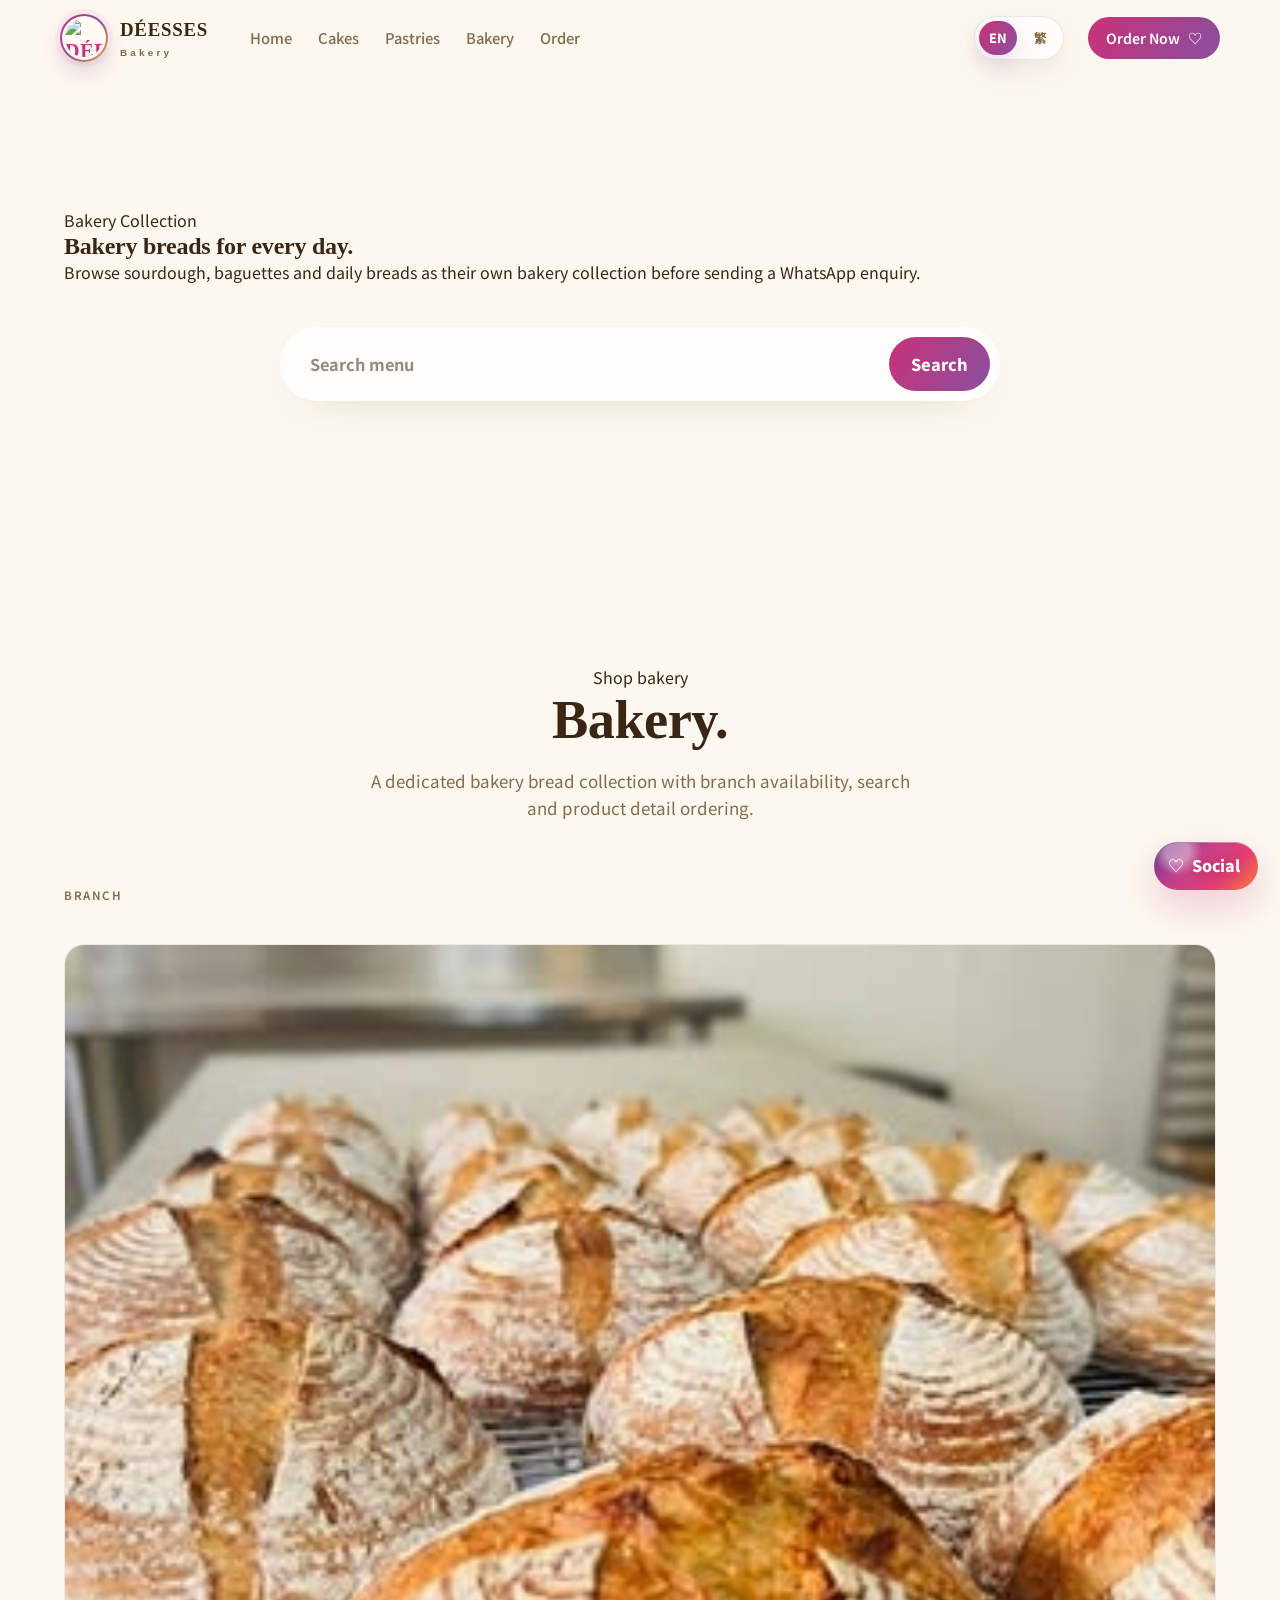
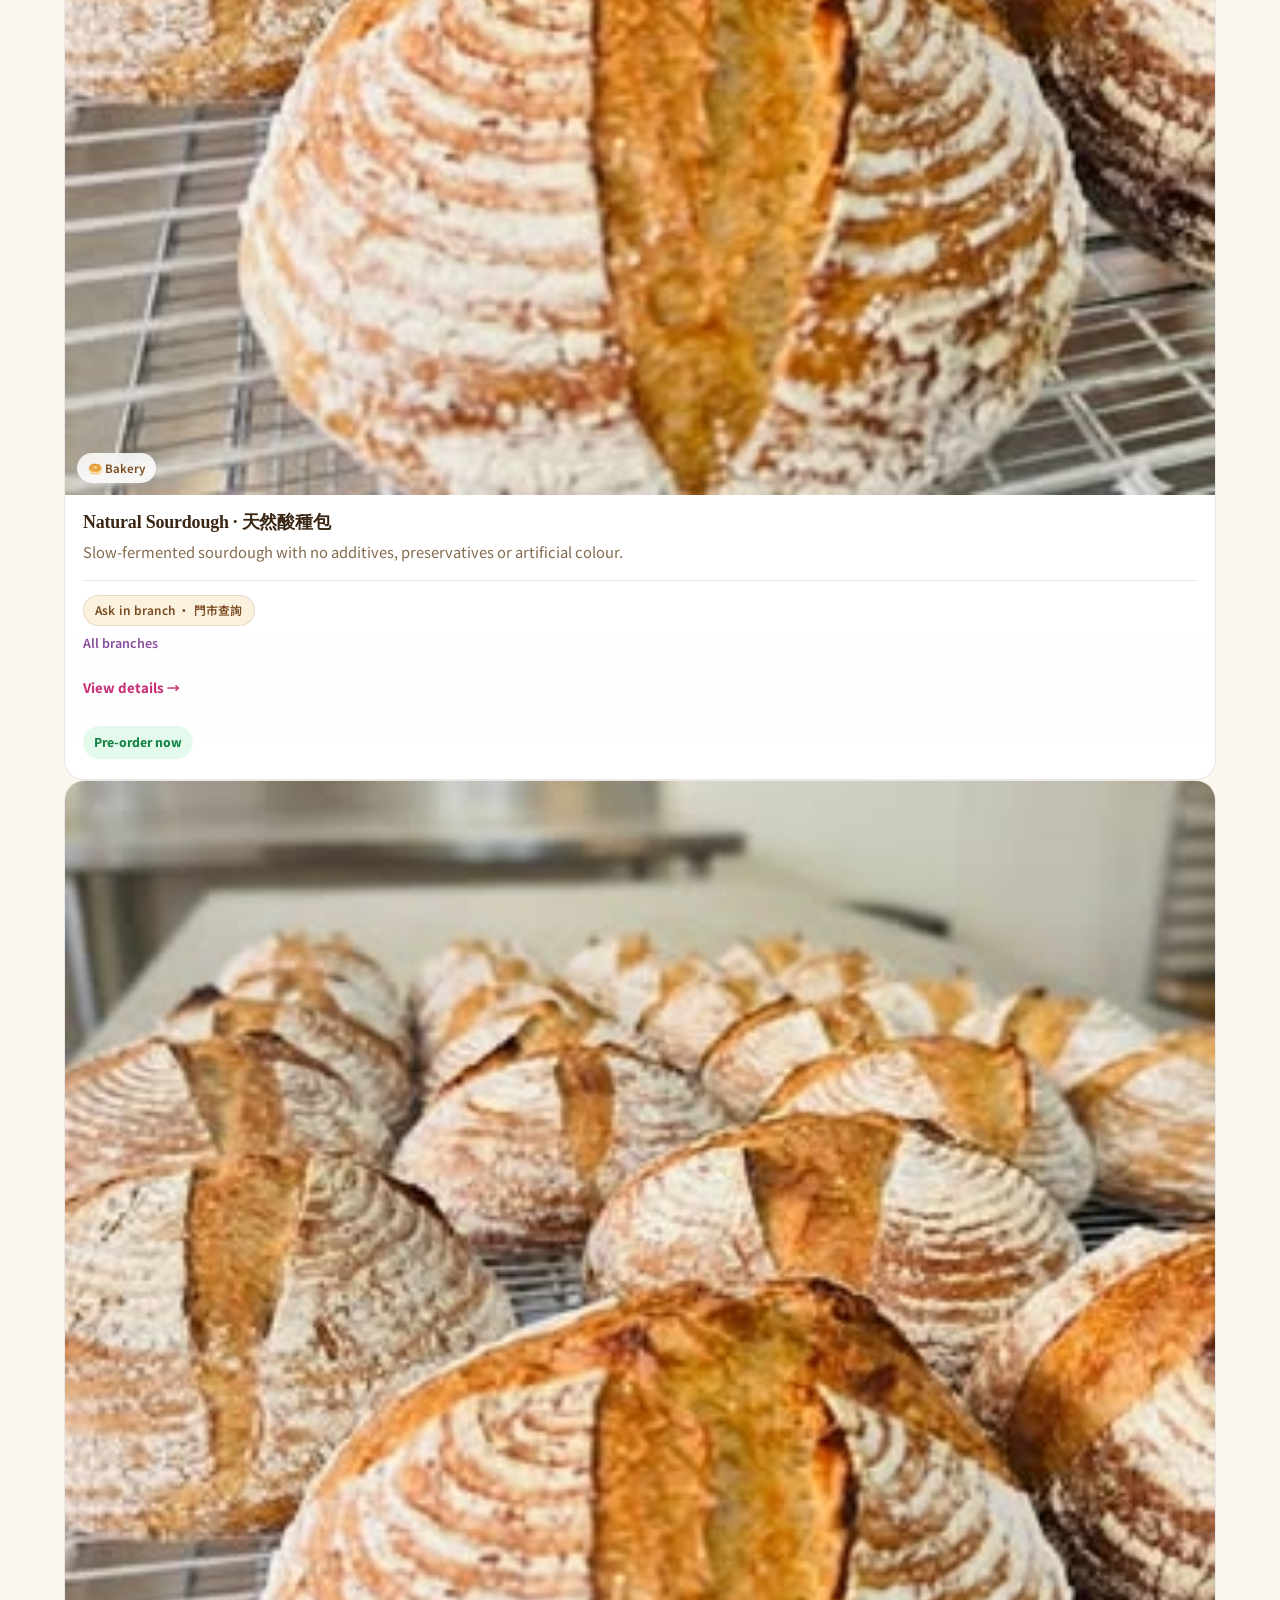
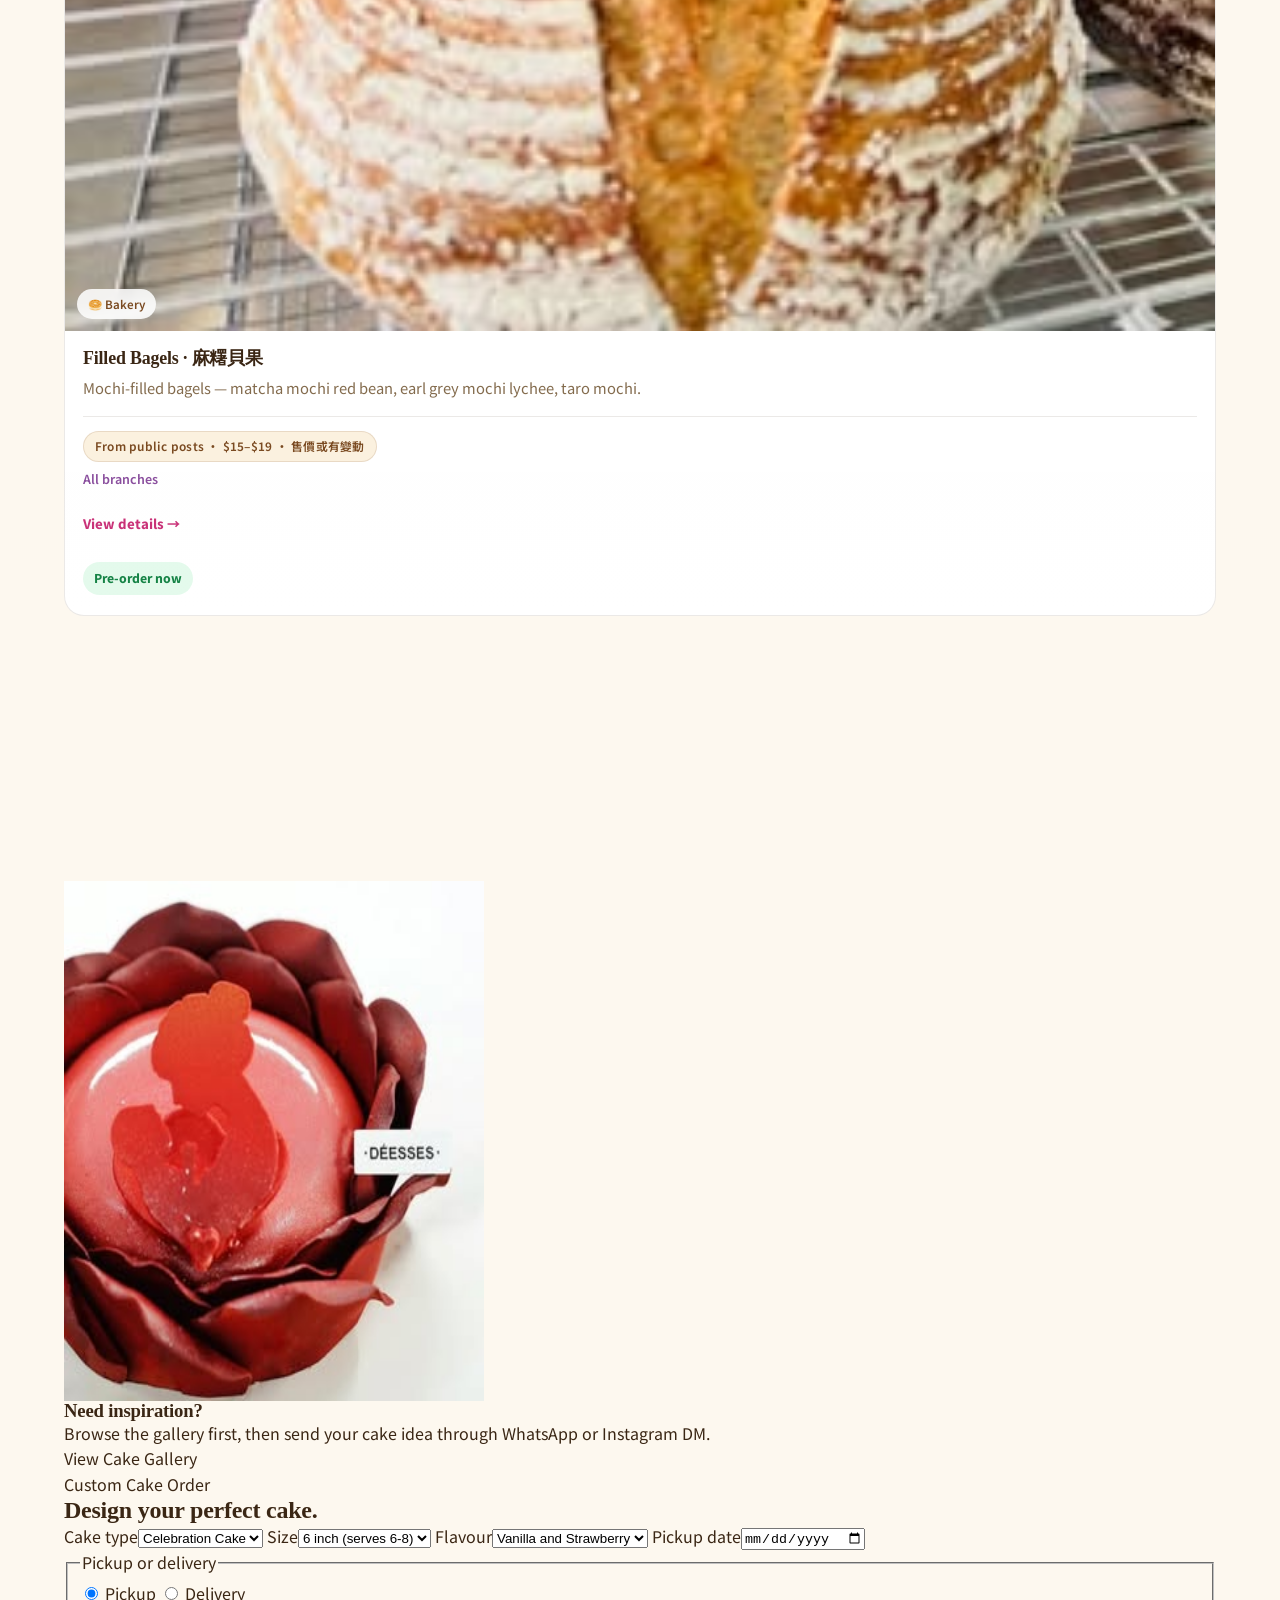
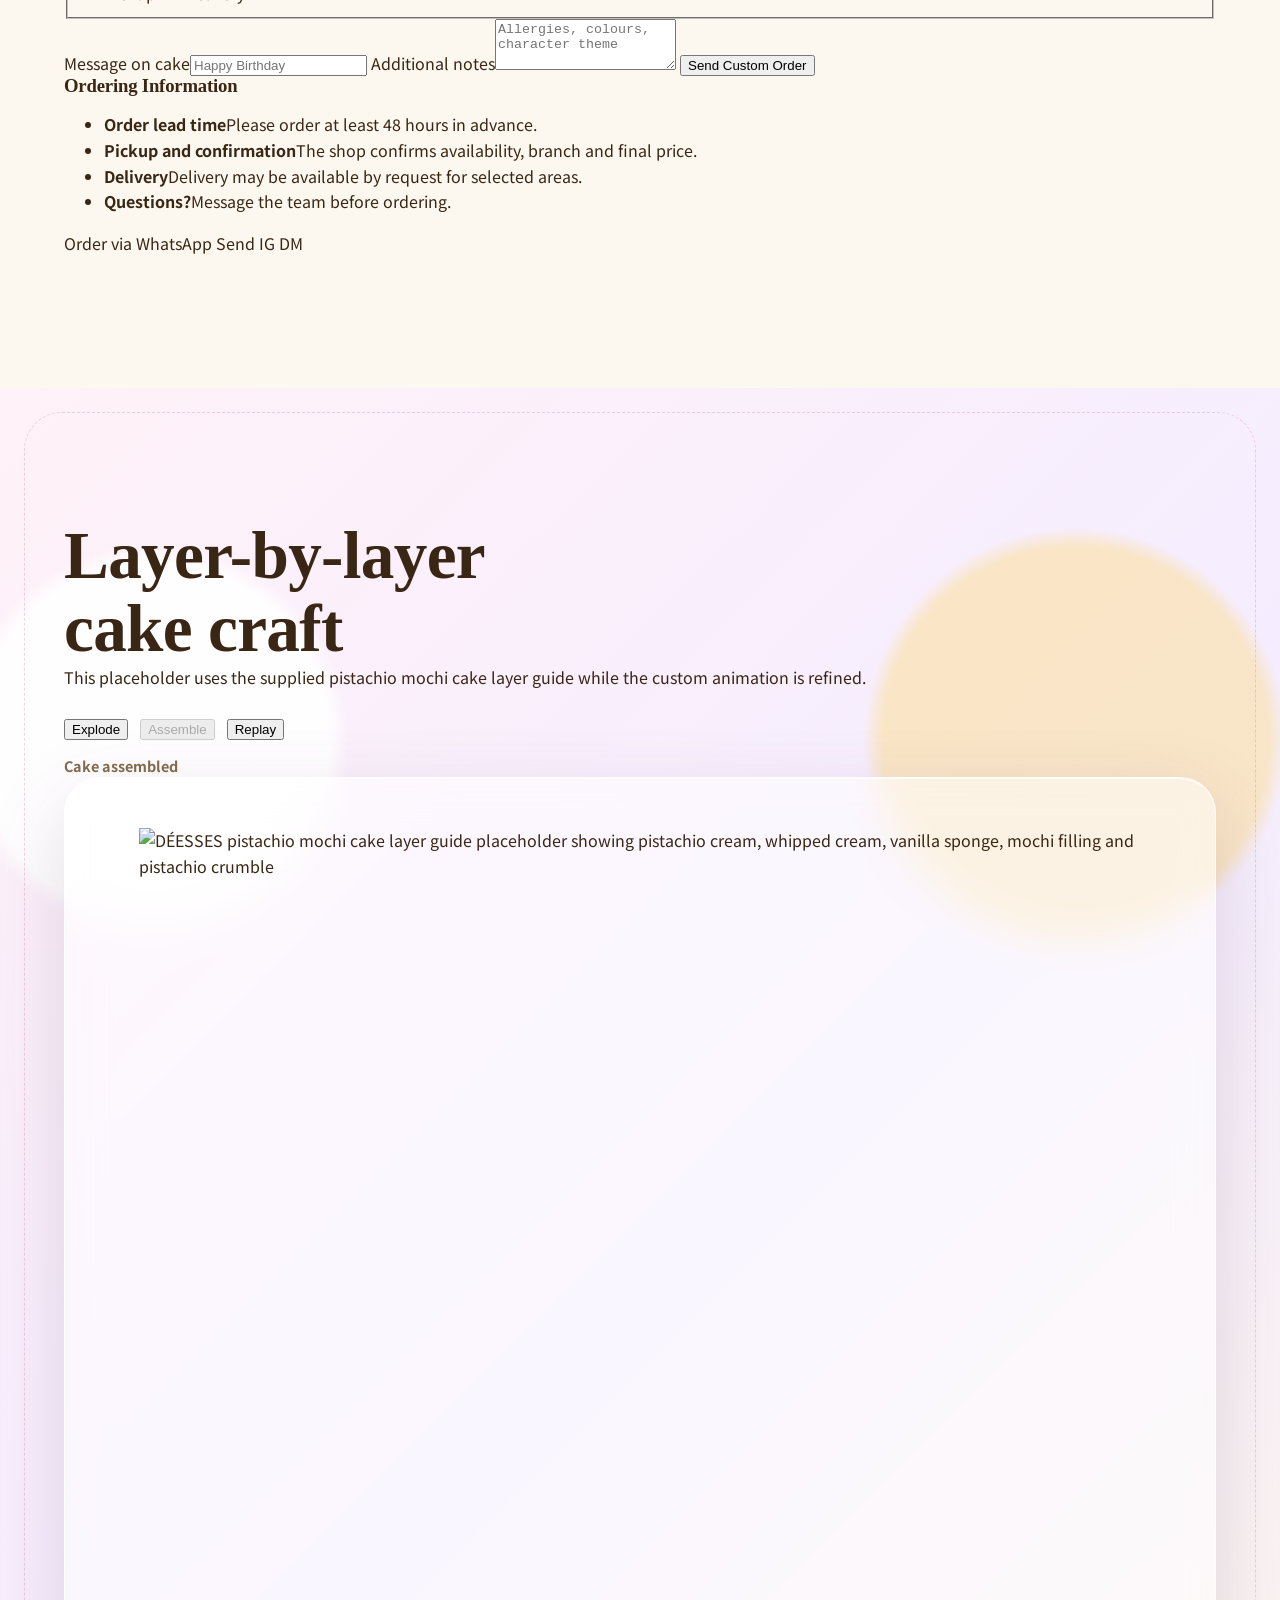
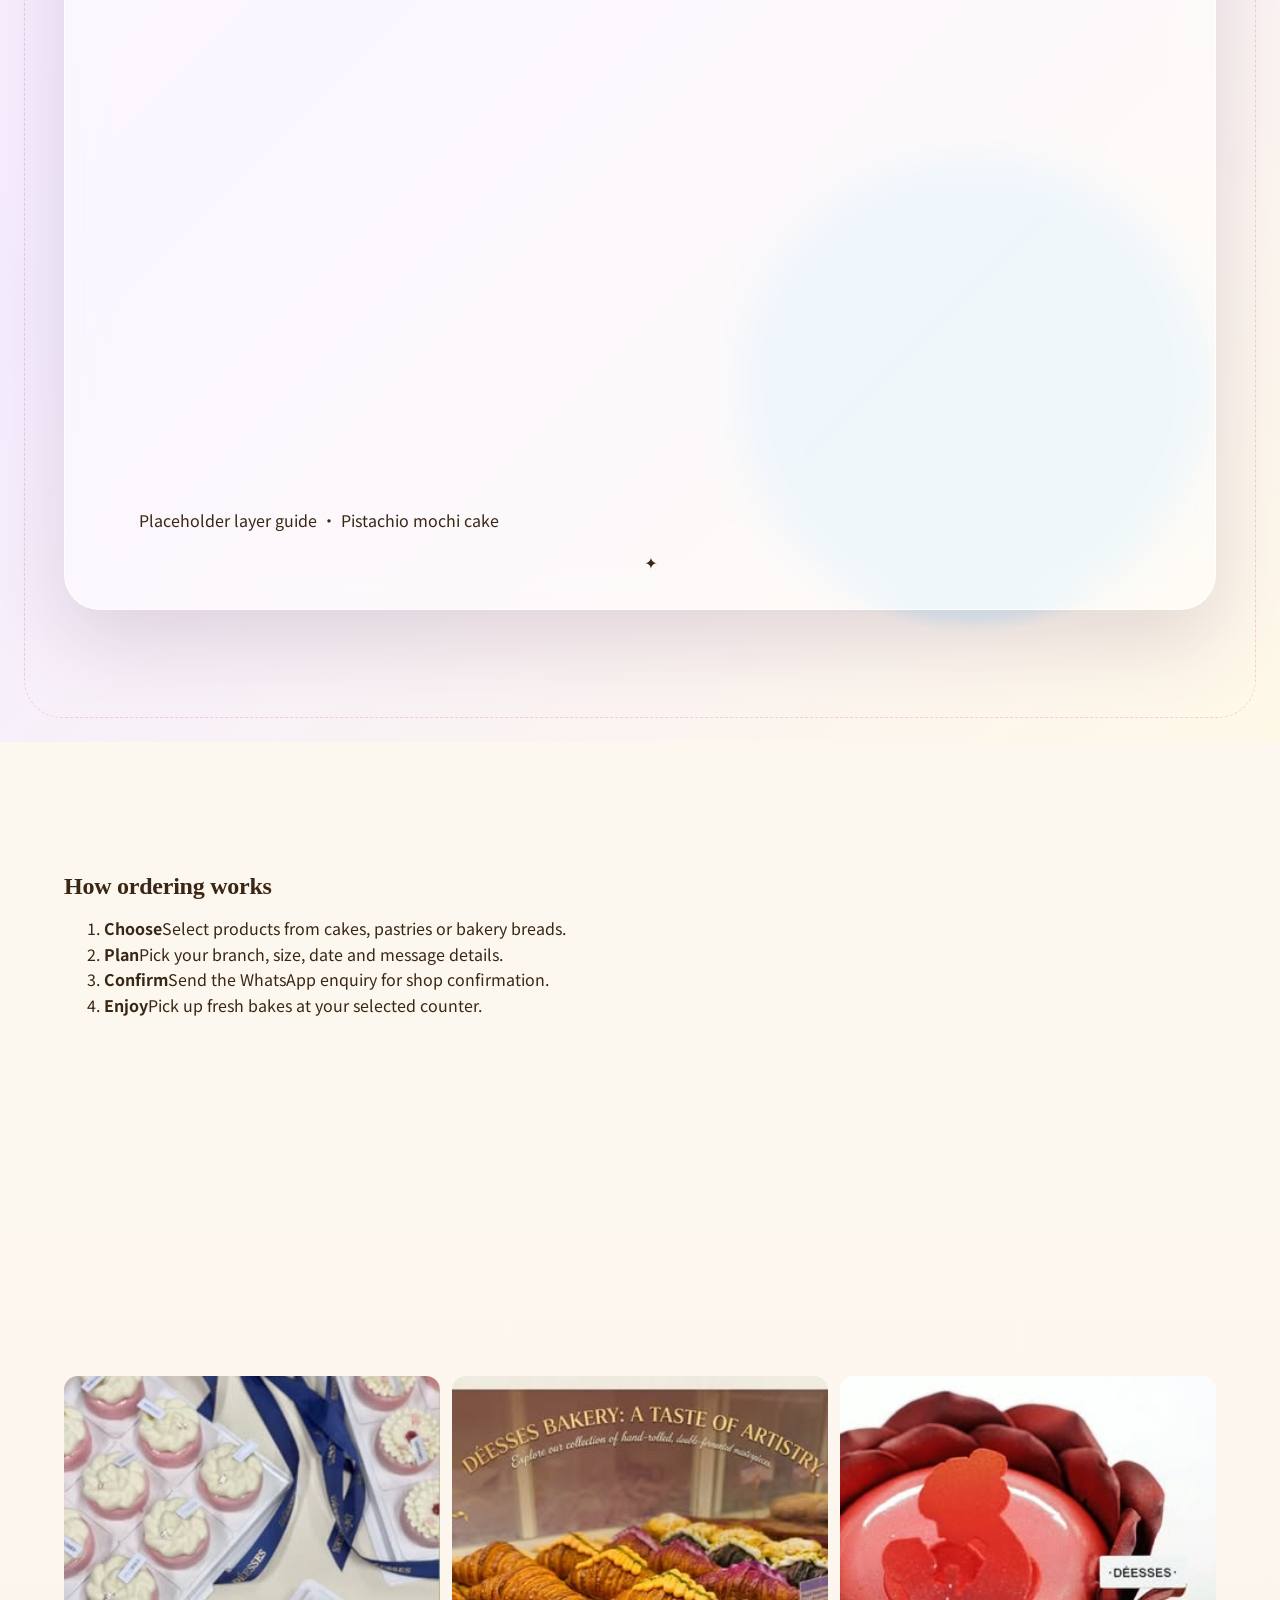
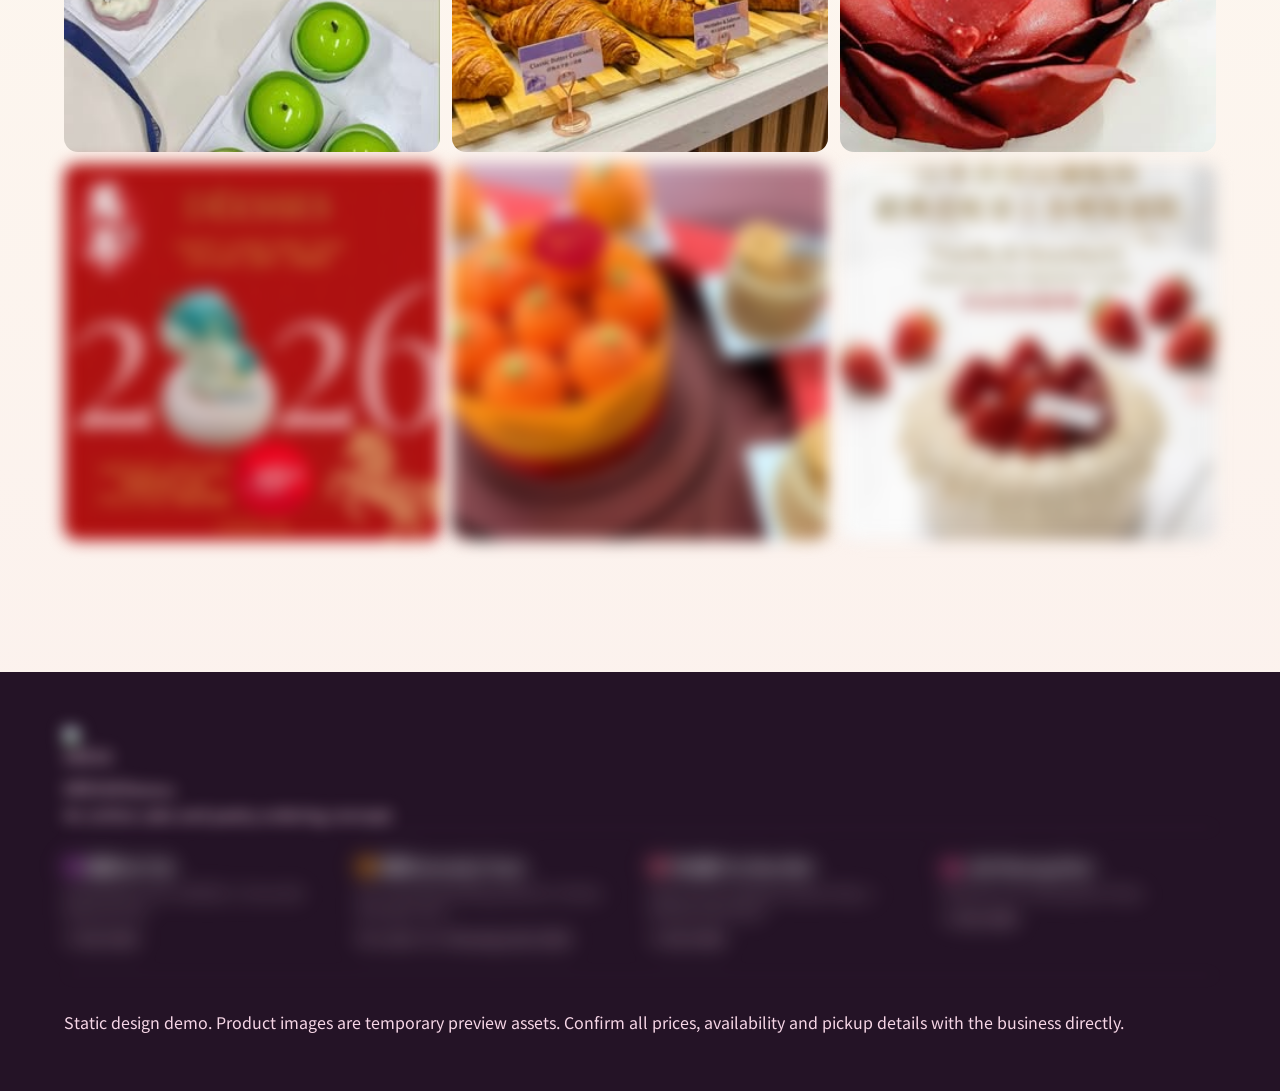
==== commit ab61677c: "Remove awkward only wording from category pages" ====
--- a/bakery.html
+++ b/bakery.html
@@ -19,8 +19,6 @@
   <link rel="stylesheet" href="site.css?v=concept-7" />
 </head>
 <body class="site menu-page category-page category-page--bakery" data-category-page="bakery">
-  <a class="skip-link" href="#menu" data-i18n="skipMenu">Skip to menu</a>
-
   <header class="nav site-nav" id="nav">
     <nav class="nav__inner site-nav__inner" aria-label="Primary">
       <a href="index.html" class="nav__brand site-brand">
@@ -84,13 +82,10 @@
     <section class="menu site-menu" id="menu">
       <div class="section__head site-section-head">
         <p class="site-script">Shop bakery</p>
-        <h2>Bakery only.</h2>
+        <h2>Bakery.</h2>
         <p class="section__sub">A dedicated bakery bread collection with branch availability, search and product detail ordering.</p>
       </div>
       <div class="filters site-filters" role="group" aria-label="Menu filters">
-        <div class="filters__row site-filters__row" id="categoryFilters" aria-label="Filter by category" hidden aria-hidden="true">
-          <span class="filters__label">Category</span>
-        </div>
         <div class="filters__row site-filters__row" id="branchFilters" aria-label="Filter by branch">
           <span class="filters__label">Branch</span>
         </div>
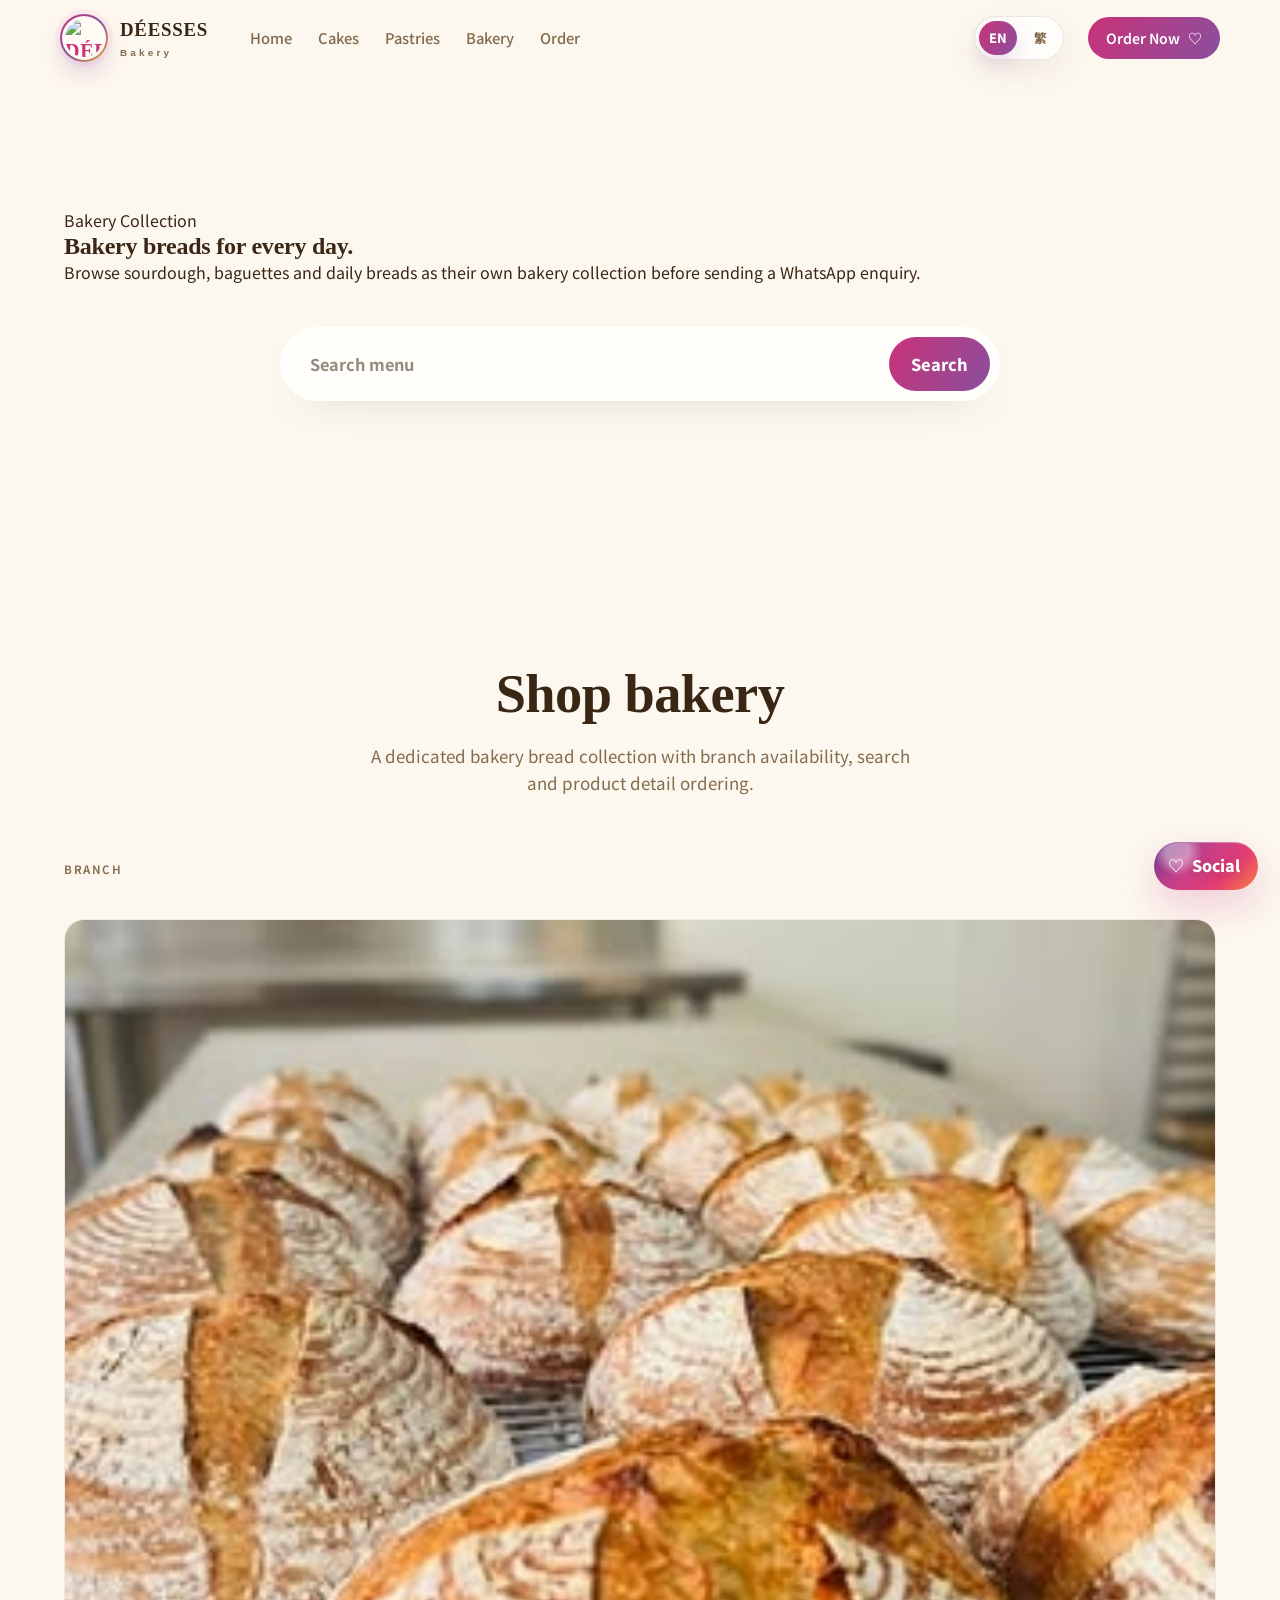
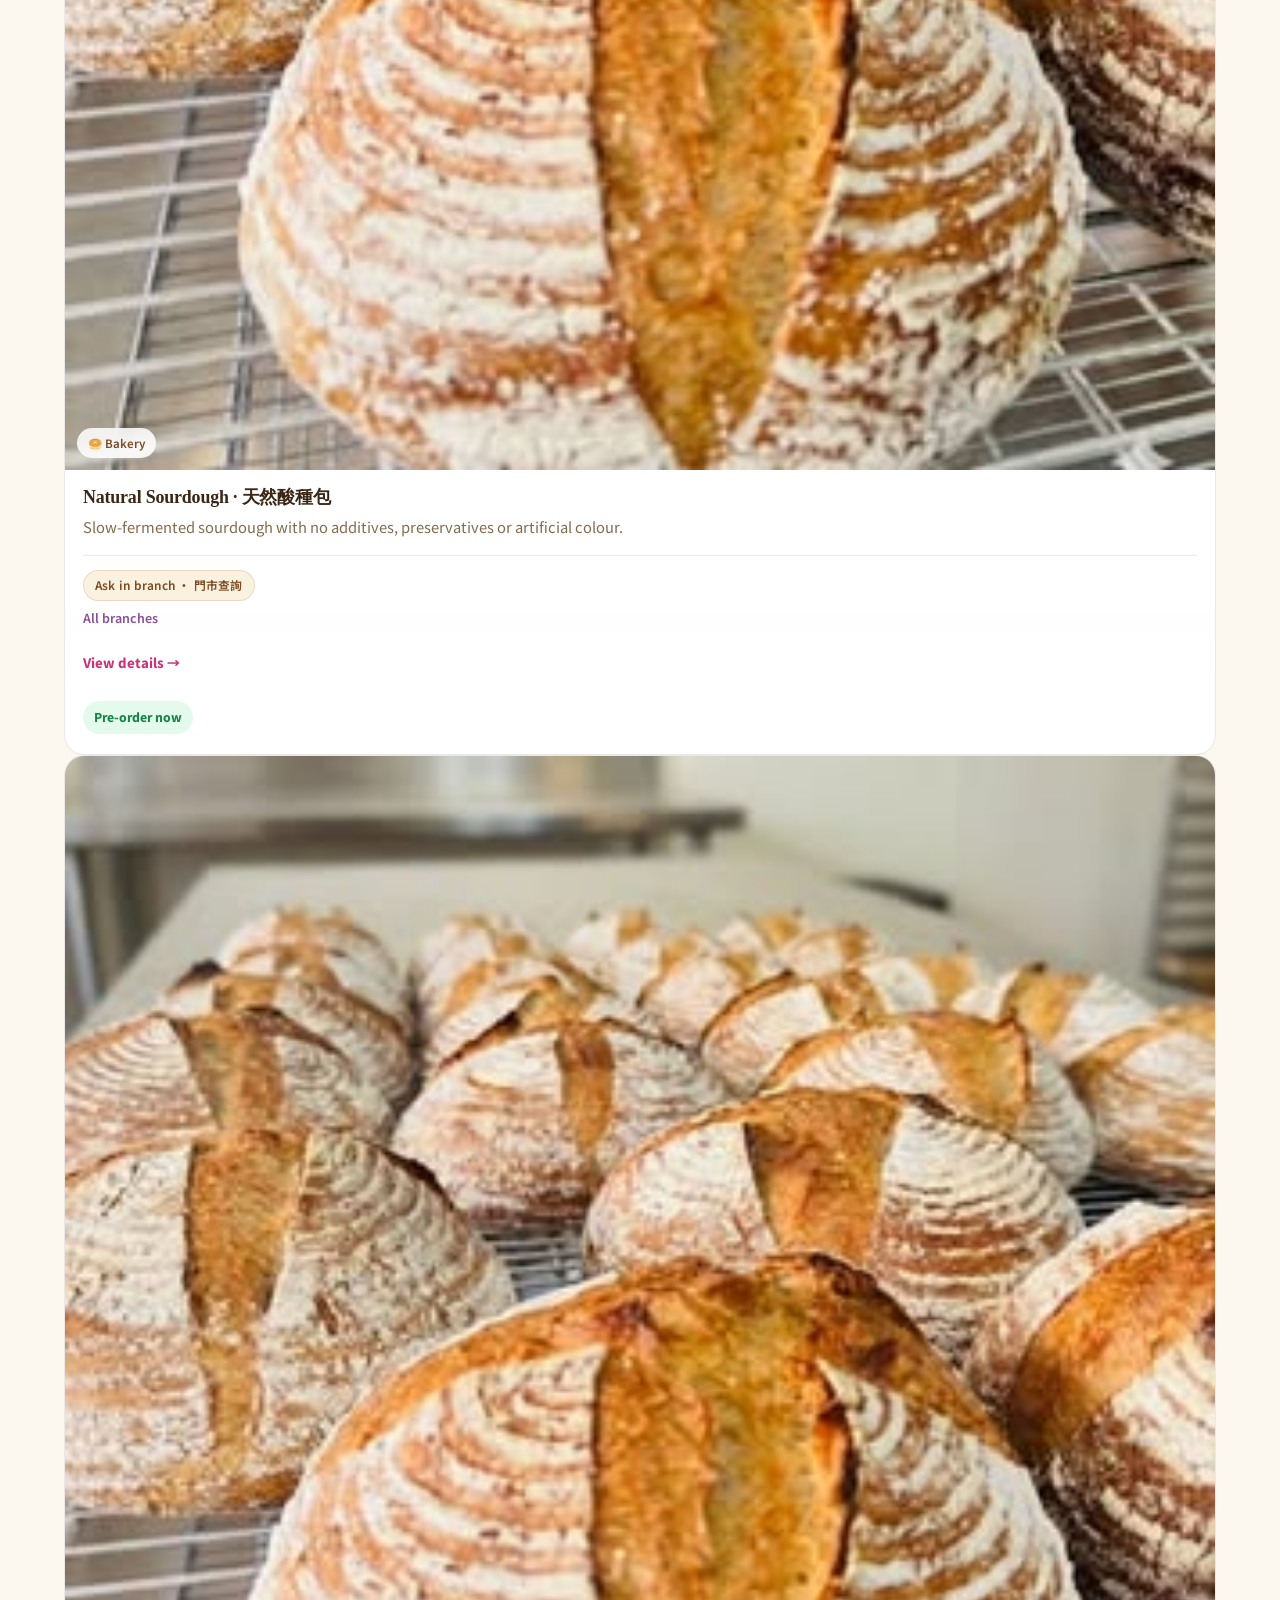
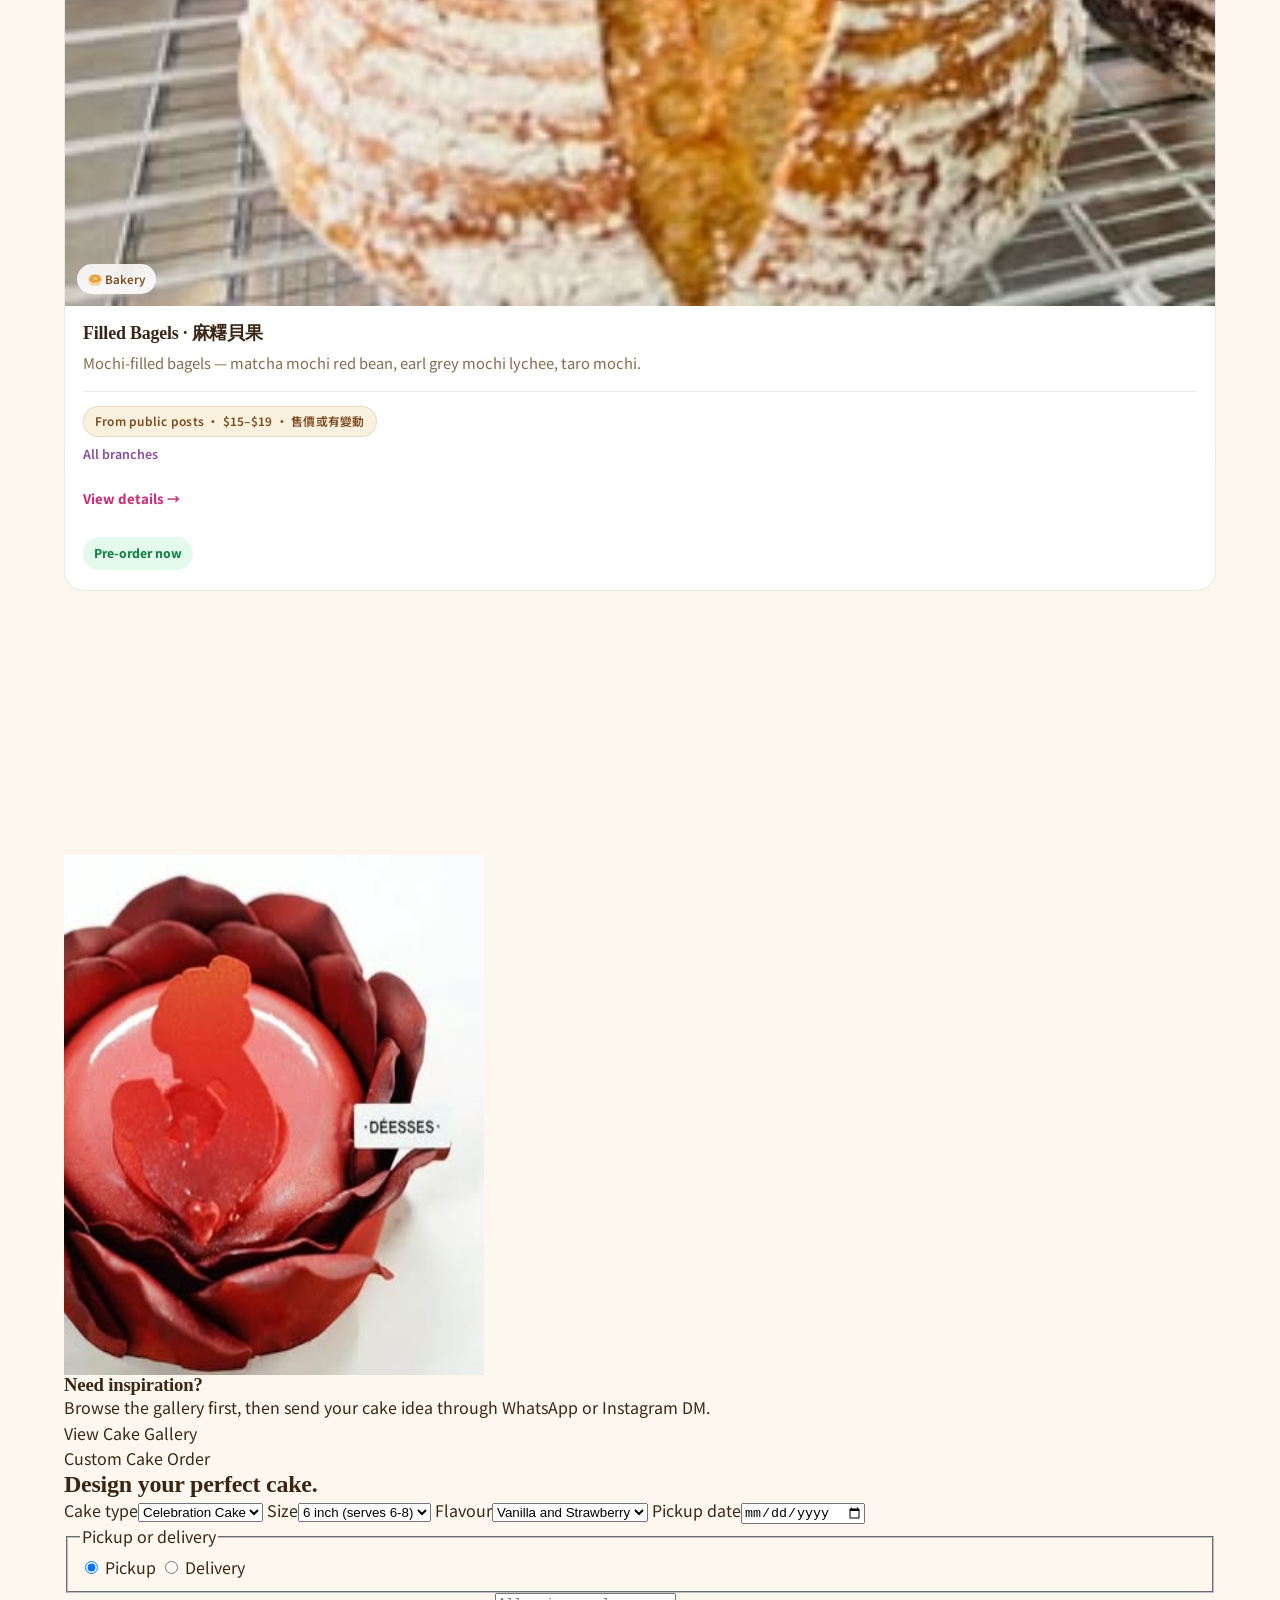
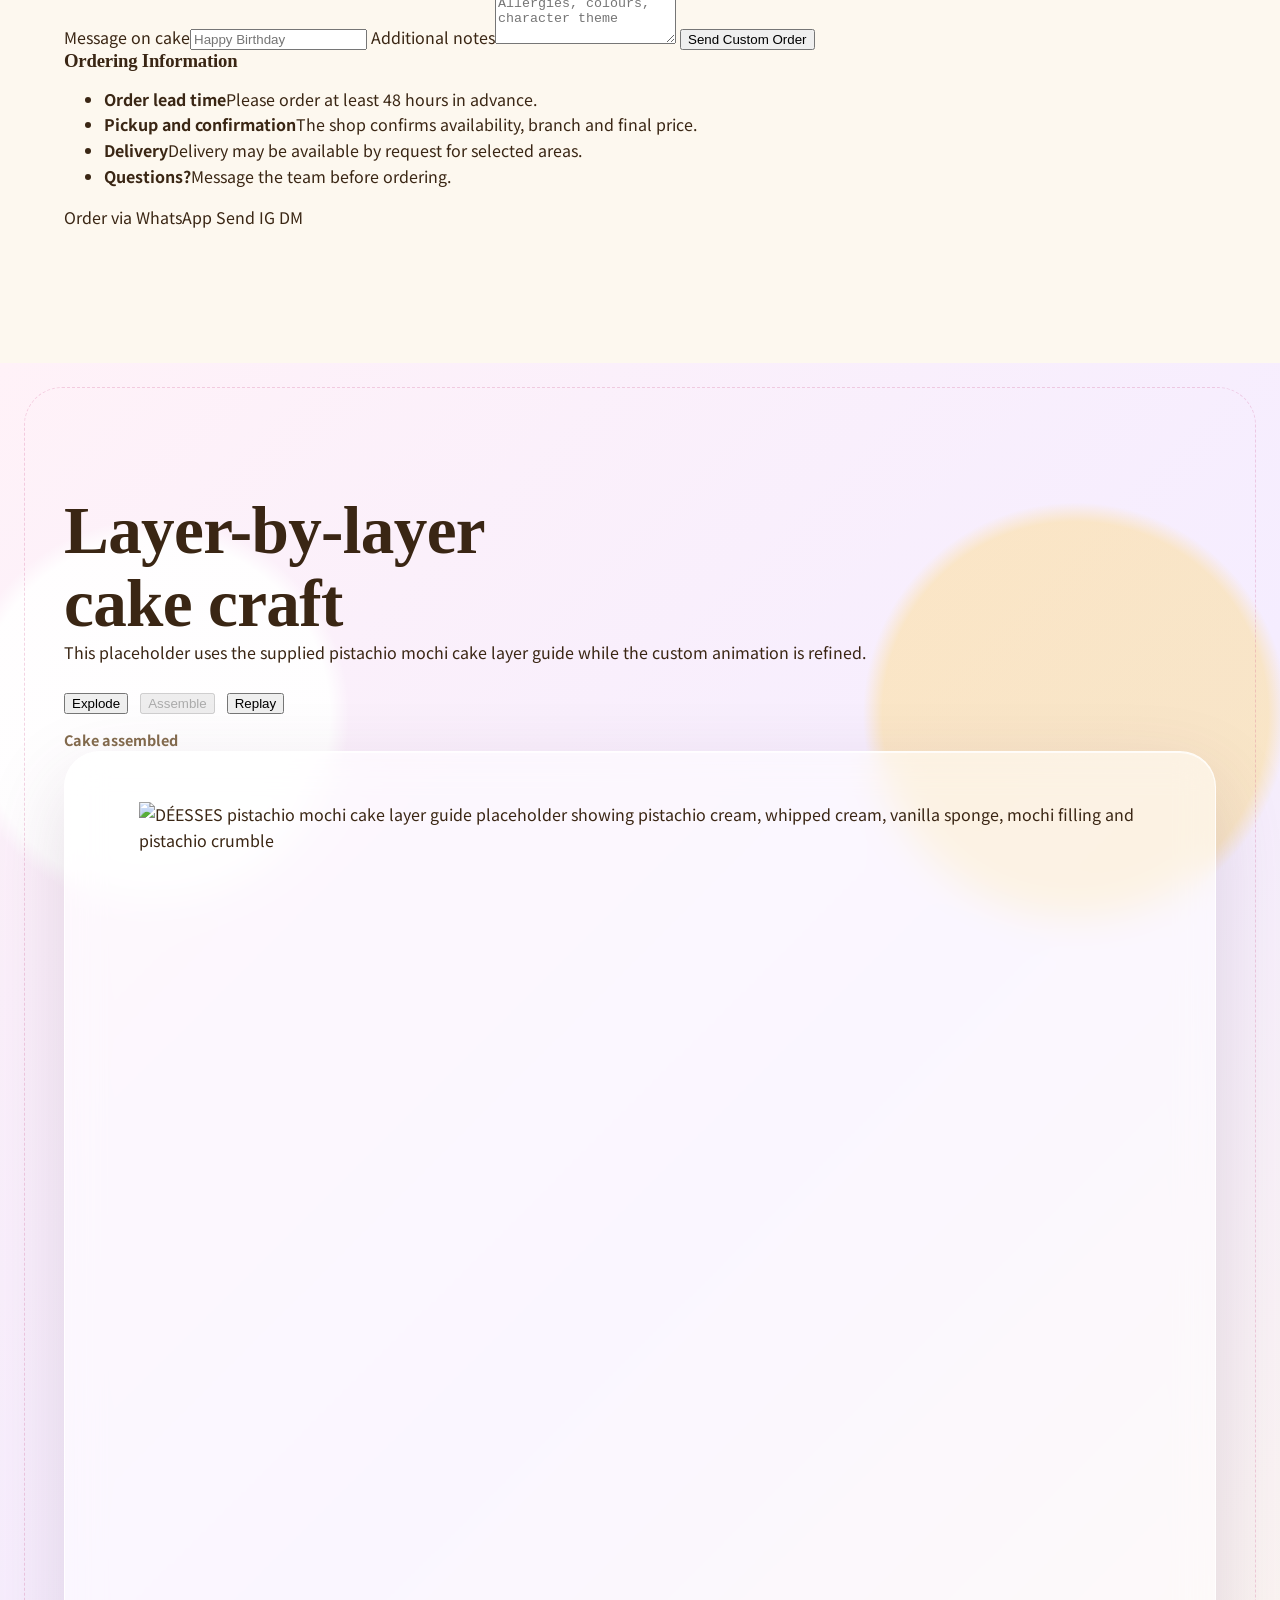
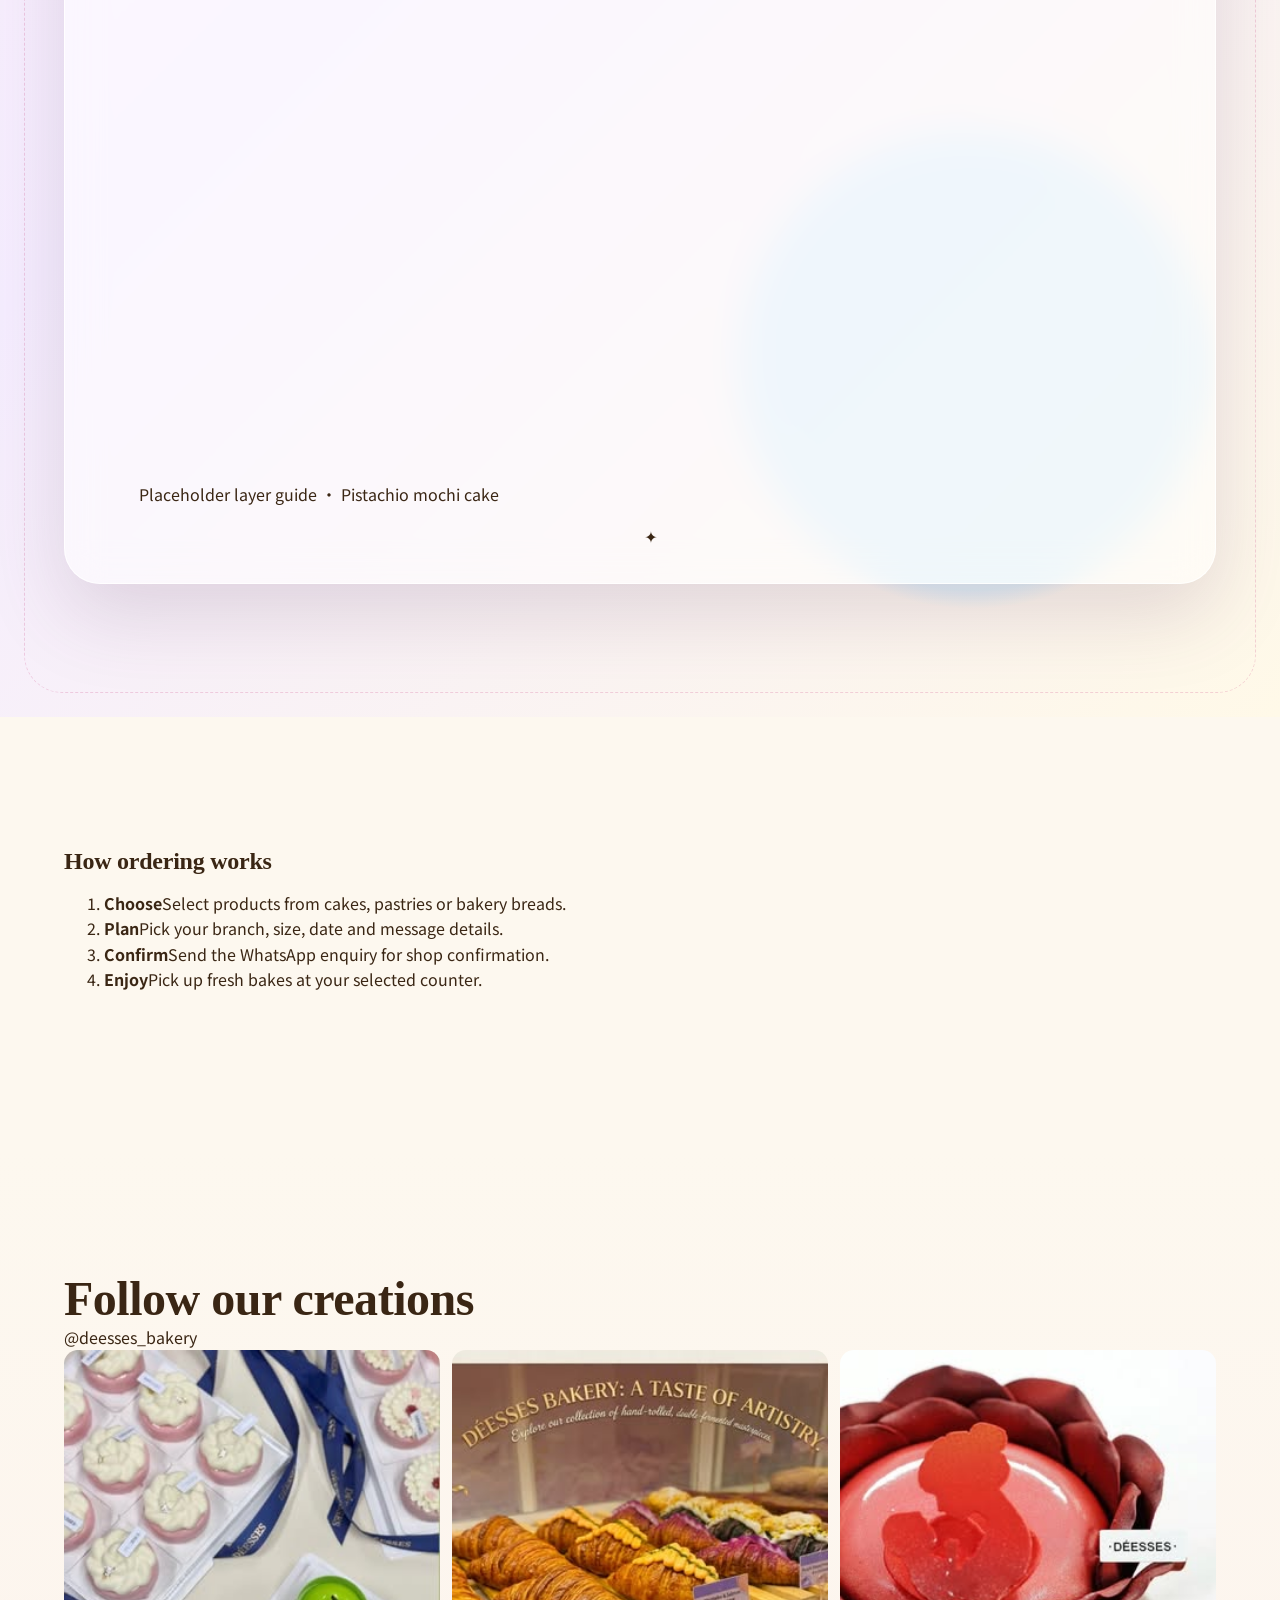
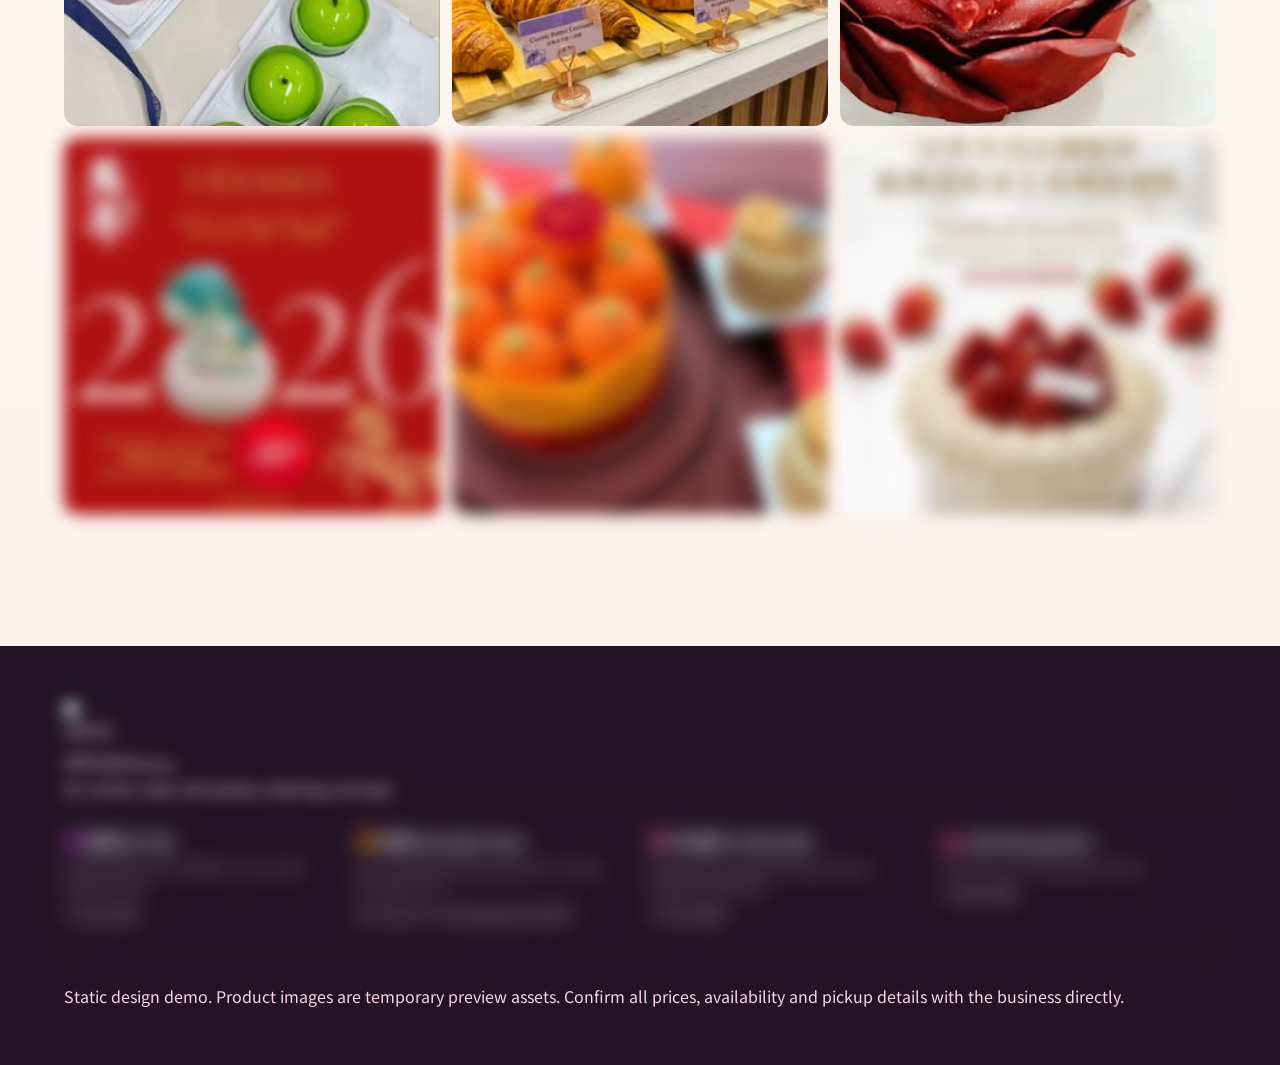
==== commit 7babea9a: "Promote shop heading on category pages" ====
--- a/bakery.html
+++ b/bakery.html
@@ -81,8 +81,7 @@
 
     <section class="menu site-menu" id="menu">
       <div class="section__head site-section-head">
-        <p class="site-script">Shop bakery</p>
-        <h2>Bakery.</h2>
+        <h2>Shop bakery</h2>
         <p class="section__sub">A dedicated bakery bread collection with branch availability, search and product detail ordering.</p>
       </div>
       <div class="filters site-filters" role="group" aria-label="Menu filters">
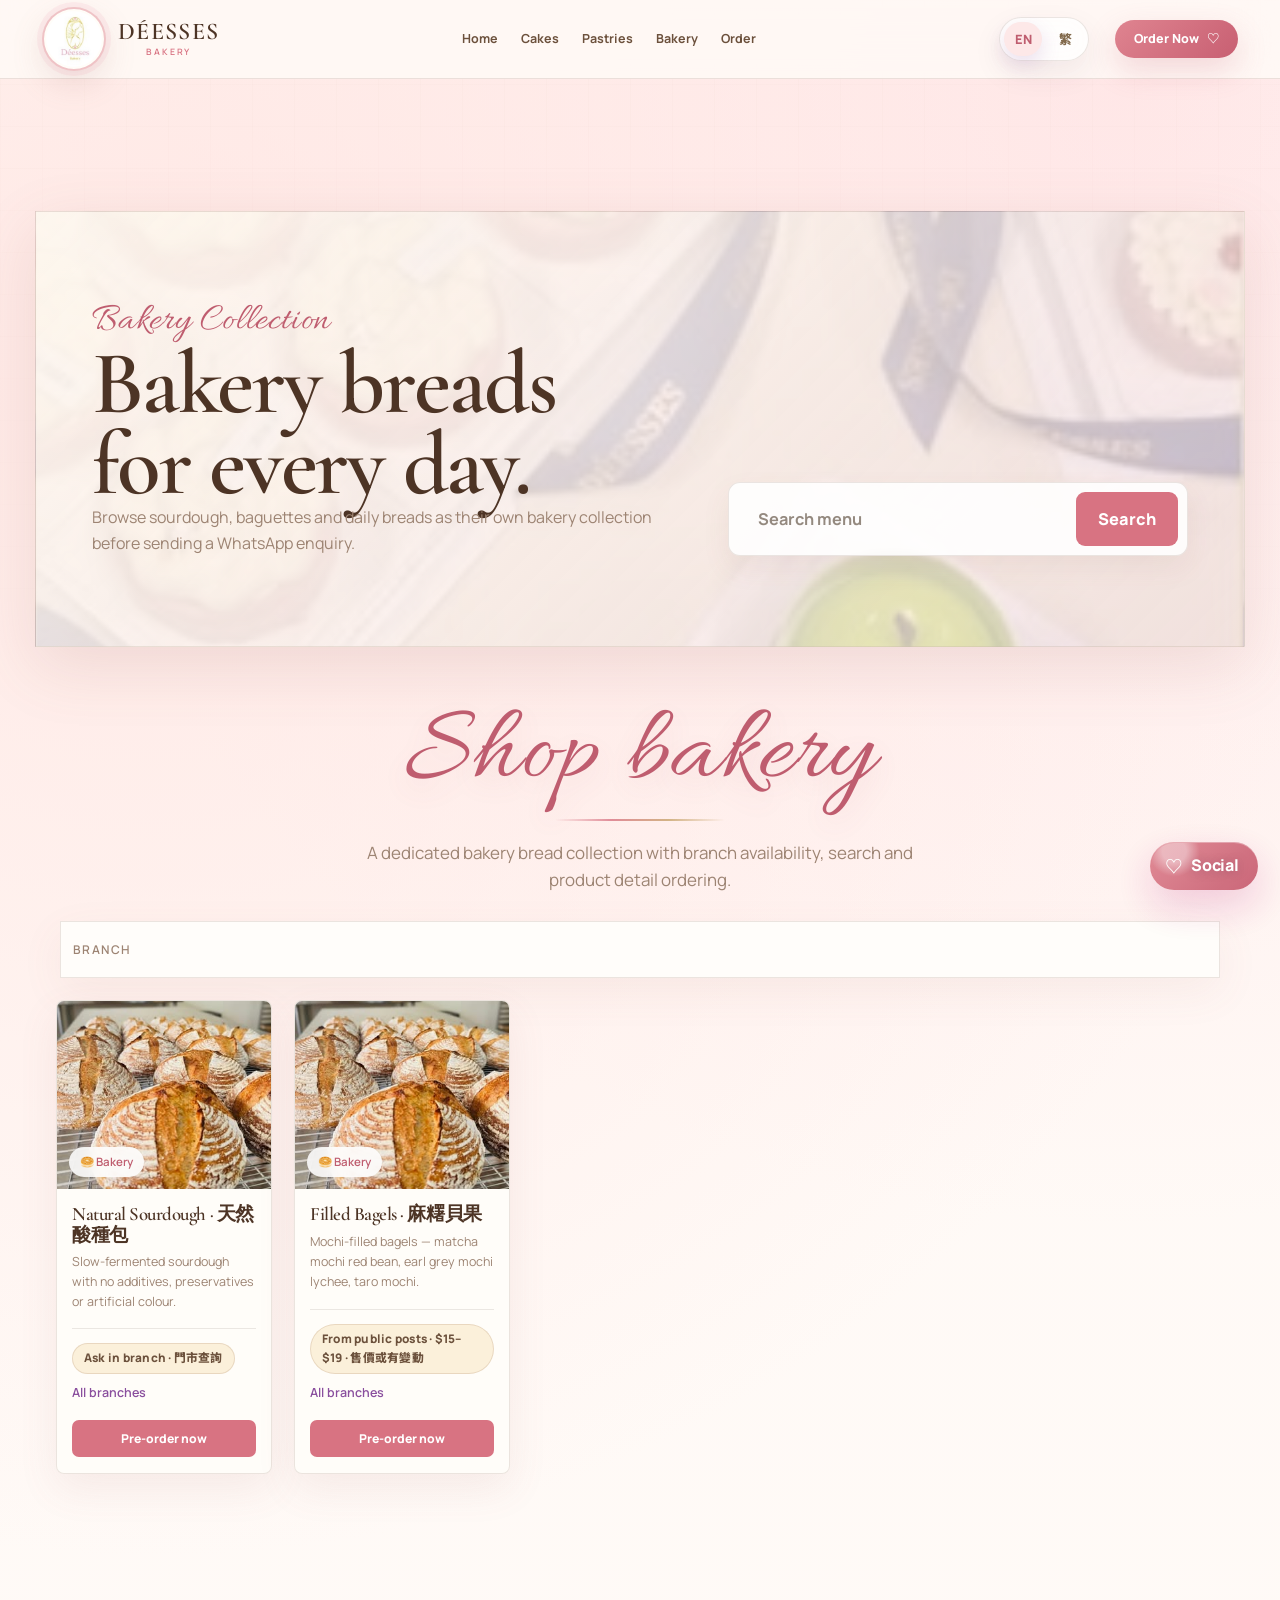
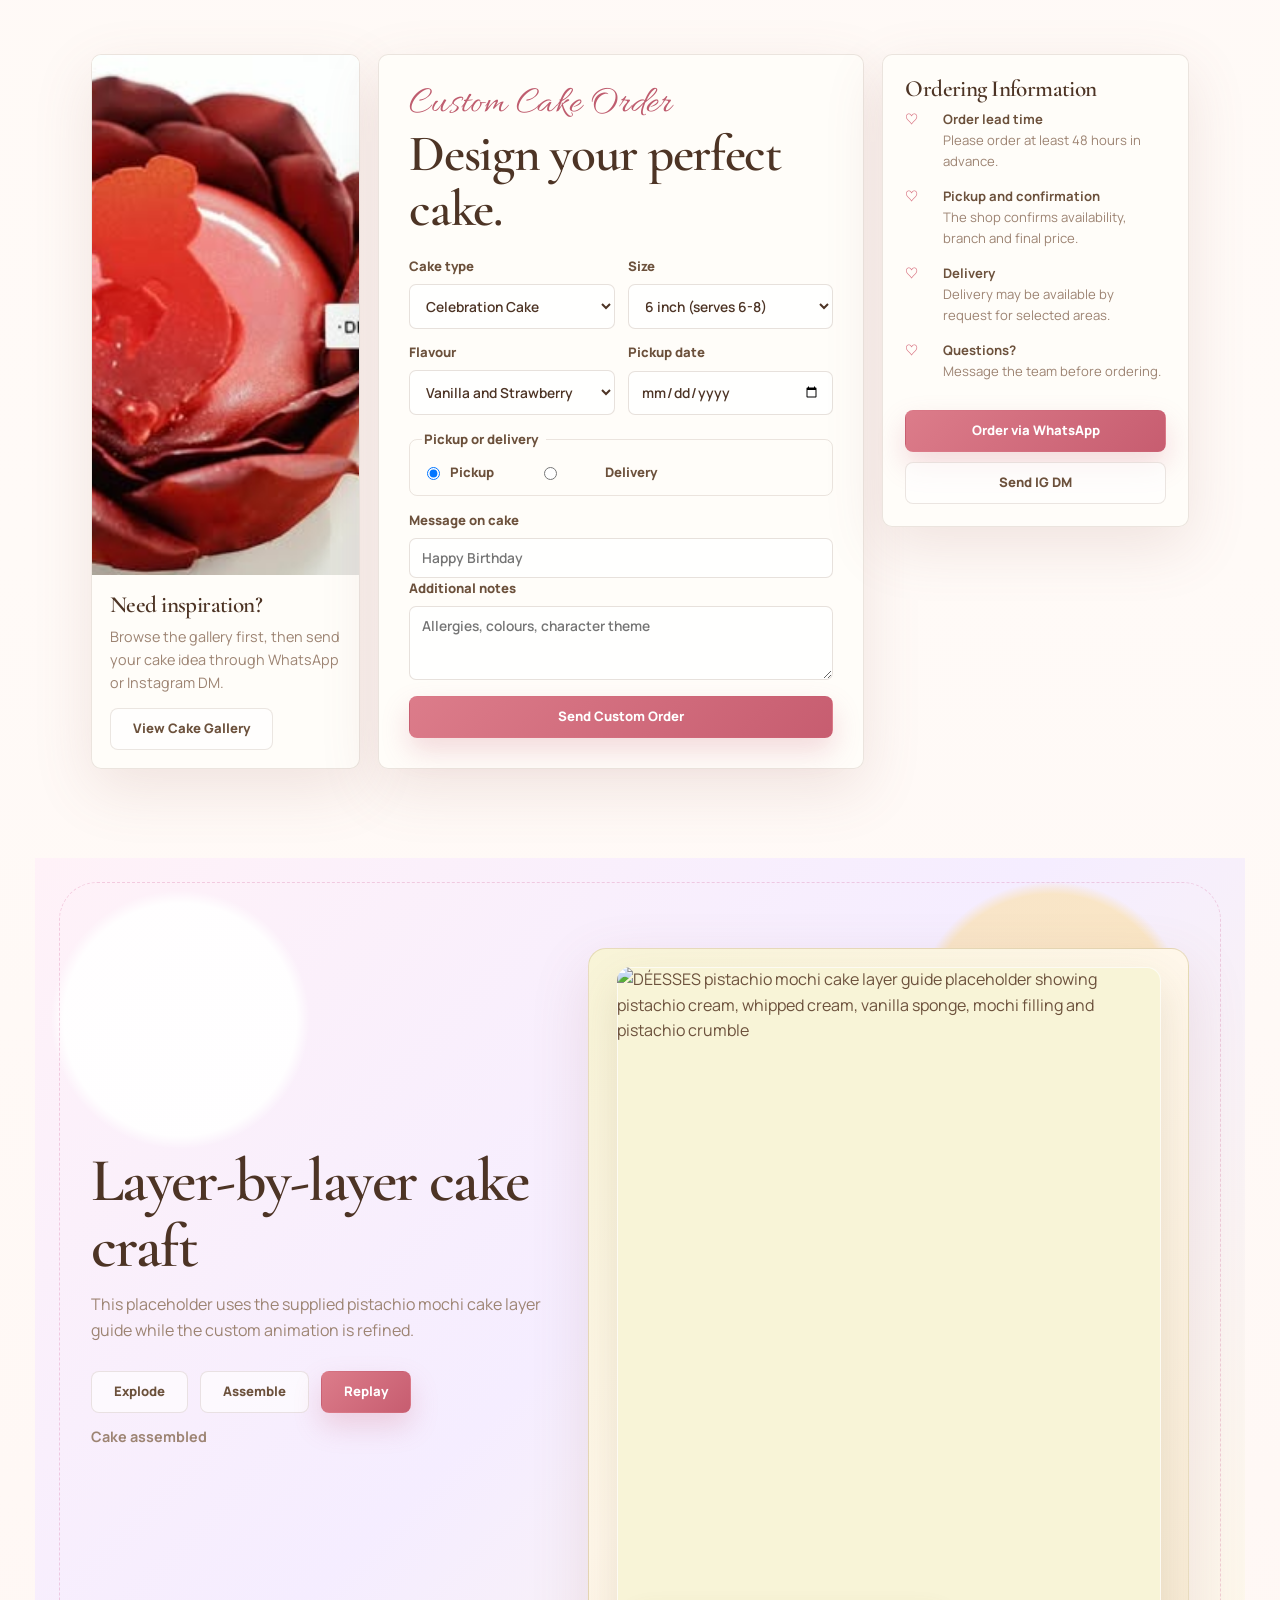
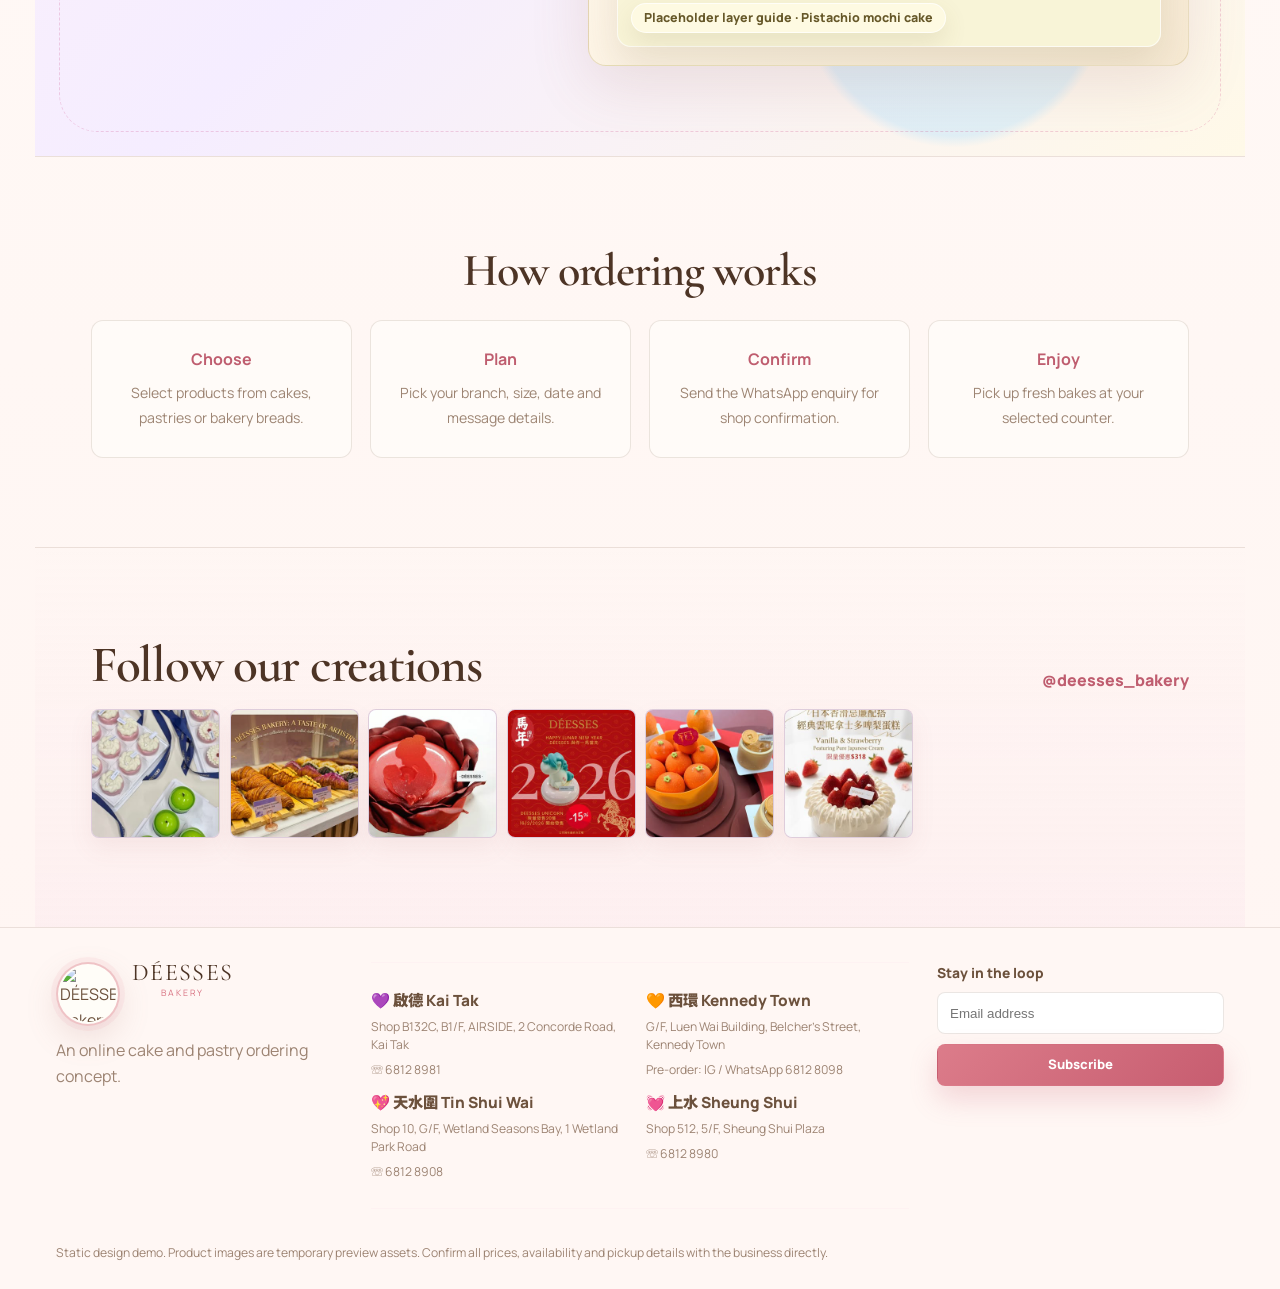
==== commit 5e16adfa: "fix: prevent header logo crop" ====
--- a/bakery.html
+++ b/bakery.html
@@ -16,13 +16,13 @@
   <link rel="preconnect" href="https://fonts.gstatic.com" crossorigin />
   <link href="https://fonts.googleapis.com/css2?family=Allura&family=Cormorant+Garamond:ital,wght@0,500;0,600;0,700;1,500&family=Manrope:wght@400;500;600;700;800&family=Noto+Sans+TC:wght@400;500;700&display=swap" rel="stylesheet" />
   <link rel="stylesheet" href="styles.css?v=brand-logo-1" />
-  <link rel="stylesheet" href="site.css?v=concept-7" />
+  <link rel="stylesheet" href="site.css?v=concept-10" />
 </head>
 <body class="site menu-page category-page category-page--bakery" data-category-page="bakery">
   <header class="nav site-nav" id="nav">
     <nav class="nav__inner site-nav__inner" aria-label="Primary">
       <a href="index.html" class="nav__brand site-brand">
-        <img class="nav__mark nav__logo site-brand__logo" src="assets/deesses-instagram-logo.jpg" alt="DÉESSES Bakery logo" width="54" height="54" />
+        <img class="nav__mark nav__logo site-brand__logo" src="assets/deesses-instagram-logo-safe.jpg" alt="DÉESSES Bakery logo" width="68" height="68" />
         <span class="nav__name site-brand__name">DÉESSES<small>Bakery</small></span>
       </a>
       <button class="nav__toggle site-nav__toggle" type="button" aria-expanded="false" aria-controls="primaryNavLinks" data-nav-toggle>
--- a/site.css
+++ b/site.css
@@ -1,35 +1,35 @@
-/* DÉESSES Bakery active site styles
+/* DÉESSES Bakery current site styles
    Soft pink ordering storefront inspired by the supplied concept image.
-   Scoped to .v2-site for the current production concept. */
-
-.v2-site {
-  --v2-ink: #6c513c;
-  --v2-ink-strong: #4d3425;
-  --v2-muted: #9d8473;
-  --v2-paper: #fff8f4;
-  --v2-panel: rgba(255, 252, 248, 0.92);
-  --v2-line: rgba(124, 89, 66, 0.15);
-  --v2-rose: #d87382;
-  --v2-rose-dark: #bf5d6f;
-  --v2-rose-soft: #fde8e8;
-  --v2-gold: #c7a36a;
-  --v2-shadow: 0 20px 60px rgba(151, 93, 86, 0.14);
-  --text: var(--v2-ink);
-  --muted: var(--v2-muted);
-  --accent: var(--v2-rose);
-  --accent-2: var(--v2-rose);
-  --hairline: var(--v2-line);
-  --bg: var(--v2-paper);
-  --surface: var(--v2-panel);
+   Scoped to the current production site. */
+
+.site {
+  --site-ink: #6c513c;
+  --site-ink-strong: #4d3425;
+  --site-muted: #9d8473;
+  --site-paper: #fff8f4;
+  --site-panel: rgba(255, 252, 248, 0.92);
+  --site-line: rgba(124, 89, 66, 0.15);
+  --site-rose: #d87382;
+  --site-rose-dark: #bf5d6f;
+  --site-rose-soft: #fde8e8;
+  --site-gold: #c7a36a;
+  --site-shadow: 0 20px 60px rgba(151, 93, 86, 0.14);
+  --text: var(--site-ink);
+  --muted: var(--site-muted);
+  --accent: var(--site-rose);
+  --accent-2: var(--site-rose);
+  --hairline: var(--site-line);
+  --bg: var(--site-paper);
+  --surface: var(--site-panel);
   background:
     radial-gradient(circle at 12% 8%, rgba(255, 228, 225, 0.8), transparent 28%),
     radial-gradient(circle at 88% 2%, rgba(255, 222, 225, 0.65), transparent 25%),
     linear-gradient(180deg, #fff9f5 0%, #fffaf7 48%, #fff5f2 100%);
-  color: var(--v2-ink);
+  color: var(--site-ink);
   font-family: "Manrope", "Noto Sans TC", system-ui, sans-serif;
 }
 
-.v2-site::before {
+.site::before {
   content: "";
   position: fixed;
   inset: 0;
@@ -43,71 +43,74 @@
   mask-image: linear-gradient(to bottom, black, transparent 92%);
 }
 
-.v2-site h1,
-.v2-site h2,
-.v2-site h3 {
+.site h1,
+.site h2,
+.site h3 {
   font-family: "Cormorant Garamond", Georgia, serif;
-  color: var(--v2-ink-strong);
+  color: var(--site-ink-strong);
   letter-spacing: -0.025em;
 }
 
-.v2-site section { padding: clamp(46px, 7vw, 92px) clamp(18px, 5vw, 56px); }
-.v2-site .skip-link { background: var(--v2-ink-strong); color: #fff; }
-.v2-site .reveal-on-scroll,
-.v2-site .reveal-on-scroll.is-visible,
-.v2-site .product.reveal-on-scroll,
-.v2-site .branch-card.reveal-on-scroll,
-.v2-site .social-tile.reveal-on-scroll,
-.v2-site .footer-branch.reveal-on-scroll {
+.site section { padding: clamp(46px, 7vw, 92px) clamp(18px, 5vw, 56px); }
+
+.site .reveal-on-scroll,
+.site .reveal-on-scroll.is-visible,
+.site .product.reveal-on-scroll,
+.site .branch-card.reveal-on-scroll,
+.site .social-tile.reveal-on-scroll,
+.site .footer-branch.reveal-on-scroll {
   opacity: 1;
   transform: none;
   filter: none;
 }
 
-.v2-nav {
-  padding: 10px clamp(16px, 4vw, 42px);
+.site-nav {
+  padding: 7px clamp(16px, 4vw, 42px);
   background: rgba(255, 250, 246, 0.88);
-  border-bottom: 1px solid var(--v2-line);
+  border-bottom: 1px solid var(--site-line);
   -webkit-backdrop-filter: blur(18px) saturate(150%);
   backdrop-filter: blur(18px) saturate(150%);
 }
-.v2-nav.nav--scrolled { background: rgba(255, 250, 246, 0.94); box-shadow: 0 12px 34px rgba(139, 92, 79, 0.08); }
-.v2-nav__inner { max-width: 1240px; gap: clamp(14px, 2vw, 28px); }
-.v2-brand { gap: 10px; min-width: max-content; }
-.v2-brand__logo,
-.v2-brand .nav__logo {
-  width: 50px;
-  height: 50px;
+.site-nav.nav--scrolled { background: rgba(255, 250, 246, 0.94); box-shadow: 0 12px 34px rgba(139, 92, 79, 0.08); }
+.site-nav__inner { max-width: 1240px; gap: clamp(14px, 2vw, 28px); }
+.site-brand { gap: 12px; min-width: max-content; }
+.site-brand__logo,
+.site-brand .nav__logo {
+  width: 64px;
+  height: 64px;
   border-radius: 999px;
-  padding: 4px;
-  border: 1px solid rgba(199, 163, 106, 0.42);
+  padding: 2px;
+  border: 2px solid rgba(216, 115, 130, 0.42);
   background: #fffdf8;
-  box-shadow: 0 10px 28px rgba(169, 112, 106, 0.16);
-}
-.v2-brand__name {
+  object-fit: contain;
+  box-shadow:
+    0 12px 32px rgba(169, 112, 106, 0.18),
+    0 0 0 5px rgba(253, 232, 232, 0.74);
+}
+.site-brand__name {
   font-family: "Cormorant Garamond", Georgia, serif;
   font-size: 1.5rem;
   line-height: 0.9;
-  color: var(--v2-ink-strong);
+  color: var(--site-ink-strong);
   letter-spacing: 0.055em;
   text-transform: uppercase;
 }
-.v2-brand__name small {
+.site-brand__name small {
   display: block;
   margin-top: 6px;
   font-family: "Manrope", sans-serif;
   font-size: 0.55rem;
   letter-spacing: 0.22em;
-  color: var(--v2-rose);
+  color: var(--site-rose);
   text-align: center;
 }
-.v2-nav__links { margin-left: auto; gap: clamp(13px, 1.8vw, 26px); font-size: 0.78rem; }
-.v2-nav__links a { color: var(--v2-ink); font-weight: 700; }
-.v2-nav__links a:hover { color: var(--v2-rose-dark); }
-.v2-language { background: rgba(255, 255, 255, 0.74); border-color: var(--v2-line); }
-.v2-language button.active,
-.v2-language button[aria-pressed="true"] { background: var(--v2-rose-soft); color: var(--v2-rose-dark); }
-.v2-order-pill {
+.site-nav__links { margin-left: auto; gap: clamp(13px, 1.8vw, 26px); font-size: 0.78rem; }
+.site-nav__links a { color: var(--site-ink); font-weight: 700; }
+.site-nav__links a:hover { color: var(--site-rose-dark); }
+.site-language { background: rgba(255, 255, 255, 0.74); border-color: var(--site-line); }
+.site-language button.active,
+.site-language button[aria-pressed="true"] { background: var(--site-rose-soft); color: var(--site-rose-dark); }
+.site-order-pill {
   display: inline-flex;
   align-items: center;
   gap: 8px;
@@ -121,8 +124,8 @@
   font-weight: 800;
 }
 
-.v2-button,
-.v2-site .btn.v2-button {
+.site-button,
+.site .btn.site-button {
   display: inline-flex;
   align-items: center;
   justify-content: center;
@@ -130,28 +133,28 @@
   min-height: 42px;
   padding: 11px 22px;
   border-radius: 8px;
-  border: 1px solid var(--v2-line);
+  border: 1px solid var(--site-line);
   font: 800 0.82rem/1 "Manrope", sans-serif;
   text-decoration: none;
   cursor: pointer;
   transition: transform 0.18s ease, box-shadow 0.18s ease, background 0.18s ease;
 }
-.v2-button:hover { transform: translateY(-1px); }
-.v2-button:active { transform: translateY(1px); }
-.v2-button--primary,
-.v2-site .btn--primary.v2-button--primary {
+.site-button:hover { transform: translateY(-1px); }
+.site-button:active { transform: translateY(1px); }
+.site-button--primary,
+.site .btn--primary.site-button--primary {
   color: #fff;
   border-color: transparent;
   background: linear-gradient(135deg, #dc7c8a, #c75d70);
   box-shadow: 0 13px 28px rgba(199, 93, 112, 0.22);
 }
-.v2-button--ghost,
-.v2-site .btn--ghost.v2-button--ghost {
-  color: var(--v2-ink);
+.site-button--ghost,
+.site .btn--ghost.site-button--ghost {
+  color: var(--site-ink);
   background: rgba(255, 255, 255, 0.64);
 }
 
-.v2-hero {
+.site-hero {
   position: relative;
   display: grid;
   grid-template-columns: minmax(330px, 0.58fr) minmax(420px, 1fr);
@@ -168,9 +171,9 @@
   background-size: cover;
   background-position: center center;
   background-repeat: no-repeat;
-  border-bottom: 1px solid var(--v2-line);
-}
-.v2-hero::after {
+  border-bottom: 1px solid var(--site-line);
+}
+.site-hero::after {
   content: "";
   position: absolute;
   inset: auto 0 0;
@@ -178,14 +181,14 @@
   background: linear-gradient(to bottom, transparent, rgba(255, 248, 244, 0.72));
   pointer-events: none;
 }
-.v2-hero__content {
+.site-hero__content {
   width: auto;
   max-width: 540px;
   margin: 0;
   text-align: left;
   align-self: center;
   padding: clamp(18px, 3.2vw, 34px) clamp(18px, 3.5vw, 38px);
-  color: var(--v2-ink);
+  color: var(--site-ink);
   position: relative;
   z-index: 2;
   border: 1px solid rgba(255, 255, 255, 0.68);
@@ -194,30 +197,30 @@
   box-shadow: 0 24px 70px rgba(126, 72, 54, 0.11);
   backdrop-filter: blur(5px);
 }
-.v2-script {
+.site-script {
   font-family: "Allura", cursive;
   margin: 0 0 4px;
-  color: var(--v2-rose-dark);
+  color: var(--site-rose-dark);
   font-size: clamp(1.85rem, 3vw, 2.45rem);
   line-height: 1;
   letter-spacing: 0.02em;
 }
-.v2-hero__title {
+.site-hero__title {
   margin: 0;
   max-width: 560px;
   font-size: clamp(3.75rem, 6.2vw, 5.8rem);
   line-height: 0.9;
   font-weight: 600;
 }
-.v2-flourish { display: flex; align-items: center; gap: 13px; width: min(280px, 70%); margin: 22px 0 18px; color: var(--v2-gold); }
-.v2-flourish span { height: 1px; flex: 1; background: currentColor; opacity: 0.55; }
-.v2-flourish strong { font-size: 0.85rem; }
-.v2-hero__copy { max-width: 39ch; margin: 0 0 18px; color: var(--v2-ink); font-size: 0.98rem; line-height: 1.65; }
-.v2-search { margin: 0 0 14px; max-width: 470px; background: rgba(255, 255, 255, 0.82); border: 1px solid var(--v2-line); border-radius: 12px; box-shadow: 0 12px 28px rgba(142, 92, 77, 0.08); }
-.v2-search input { color: var(--v2-ink-strong); }
-.v2-search button { background: var(--v2-rose); color: #fff; border-radius: 9px; }
-.v2-hero__actions { display: flex; flex-wrap: wrap; gap: 12px; margin-top: 8px; }
-.v2-hero__visual {
+.site-flourish { display: flex; align-items: center; gap: 13px; width: min(280px, 70%); margin: 22px 0 18px; color: var(--site-gold); }
+.site-flourish span { height: 1px; flex: 1; background: currentColor; opacity: 0.55; }
+.site-flourish strong { font-size: 0.85rem; }
+.site-hero__copy { max-width: 39ch; margin: 0 0 18px; color: var(--site-ink); font-size: 0.98rem; line-height: 1.65; }
+.site-search { margin: 0 0 14px; max-width: 470px; background: rgba(255, 255, 255, 0.82); border: 1px solid var(--site-line); border-radius: 12px; box-shadow: 0 12px 28px rgba(142, 92, 77, 0.08); }
+.site-search input { color: var(--site-ink-strong); }
+.site-search button { background: var(--site-rose); color: #fff; border-radius: 9px; }
+.site-hero__actions { display: flex; flex-wrap: wrap; gap: 12px; margin-top: 8px; }
+.site-hero__visual {
   display: none;
   position: relative;
   inset: auto;
@@ -229,7 +232,7 @@
   align-self: center;
   isolation: isolate;
 }
-.v2-hero__visual::before {
+.site-hero__visual::before {
   content: "";
   position: absolute;
   inset: 6% 3% 4% 0;
@@ -241,7 +244,7 @@
     radial-gradient(circle at 52% 76%, rgba(255, 236, 232, 0.78), transparent 30%);
   box-shadow: inset 0 0 0 1px rgba(255,255,255,0.5), 0 24px 70px rgba(194, 103, 112, 0.13);
 }
-.v2-hero__visual::after {
+.site-hero__visual::after {
   content: "";
   position: absolute;
   left: 6%;
@@ -253,7 +256,7 @@
   background: radial-gradient(ellipse at center, rgba(129, 82, 63, 0.22), transparent 68%);
   filter: blur(8px);
 }
-.v2-hero-photo {
+.site-hero-photo {
   position: absolute;
   margin: 0;
   border-radius: 18px;
@@ -262,8 +265,8 @@
   box-shadow: 0 16px 44px rgba(129, 82, 63, 0.12);
   border: 8px solid rgba(255, 249, 245, 0.82);
 }
-.v2-hero-photo img { width: 100%; height: 100%; object-fit: cover; }
-.v2-hero-photo--cake {
+.site-hero-photo img { width: 100%; height: 100%; object-fit: cover; }
+.site-hero-photo--cake {
   width: clamp(220px, 27vw, 350px);
   height: clamp(220px, 27vw, 350px);
   left: 8%;
@@ -271,7 +274,7 @@
   border-radius: 50%;
   z-index: 2;
 }
-.v2-hero-photo--berry {
+.site-hero-photo--berry {
   width: clamp(240px, 29vw, 380px);
   height: clamp(210px, 25vw, 330px);
   left: 38%;
@@ -279,7 +282,7 @@
   border-radius: 50% 50% 22px 22px;
   z-index: 4;
 }
-.v2-hero-photo--gift {
+.site-hero-photo--gift {
   width: clamp(170px, 20vw, 260px);
   height: clamp(225px, 25vw, 320px);
   right: 4%;
@@ -288,7 +291,7 @@
   z-index: 3;
   transform: rotate(0deg);
 }
-.v2-hero-photo--tart {
+.site-hero-photo--tart {
   width: clamp(92px, 10vw, 132px);
   height: clamp(92px, 10vw, 132px);
   left: 26%;
@@ -298,32 +301,58 @@
   border-width: 6px;
 }
 
-.v2-section-head { text-align: center; margin-bottom: 28px; }
-.v2-section-head h2 { font-size: clamp(2.35rem, 4.8vw, 4.1rem); font-weight: 600; }
-.v2-section-head .section__sub { max-width: 60ch; color: var(--v2-muted); }
-
-.v2-product-spotlight {
+.site-section-head { text-align: center; margin-bottom: 28px; }
+.site-section-head h2 { font-size: clamp(2.35rem, 4.8vw, 4.1rem); font-weight: 600; }
+.site-section-head .section__sub { max-width: 60ch; color: var(--site-muted); }
+.category-page #menu .site-section-head h2 {
+  position: relative;
+  display: inline-block;
+  margin: 0;
+  padding: 0 0 clamp(12px, 1.4vw, 16px);
+  font-family: "Allura", "Cormorant Garamond", "Noto Sans TC", cursive;
+  font-size: clamp(4.2rem, 8.5vw, 7rem);
+  font-weight: 400;
+  line-height: 0.88;
+  letter-spacing: 0.01em;
+  color: var(--site-rose-dark);
+  text-wrap: balance;
+  text-shadow: 0 10px 28px rgba(176, 89, 105, 0.12);
+}
+.category-page #menu .site-section-head h2::after {
+  content: "";
+  position: absolute;
+  left: 50%;
+  bottom: 0;
+  width: min(170px, 54%);
+  height: 2px;
+  border-radius: 999px;
+  background: linear-gradient(90deg, transparent, var(--site-rose), var(--site-gold), transparent);
+  transform: translateX(-50%);
+  opacity: 0.8;
+}
+
+.site-product-spotlight {
   max-width: 1210px;
   margin: 0 auto;
   padding-block: clamp(54px, 8vw, 92px);
 }
-.v2-product-spotlight__head { margin-bottom: clamp(24px, 4vw, 42px); }
-.v2-product-spotlight__stage {
+.site-product-spotlight__head { margin-bottom: clamp(24px, 4vw, 42px); }
+.site-product-spotlight__stage {
   display: grid;
   grid-template-columns: minmax(0, 1.35fr) minmax(280px, 0.65fr);
   gap: clamp(16px, 3vw, 28px);
   align-items: stretch;
 }
-.v2-product-spotlight__hero,
-.v2-product-spotlight__rail a {
+.site-product-spotlight__hero,
+.site-product-spotlight__rail a {
   position: relative;
   overflow: hidden;
   color: #fff;
   border: 1px solid rgba(255,255,255,0.72);
-  box-shadow: var(--v2-shadow);
+  box-shadow: var(--site-shadow);
   isolation: isolate;
 }
-.v2-product-spotlight__hero {
+.site-product-spotlight__hero {
   min-height: clamp(430px, 54vw, 640px);
   display: flex;
   flex-direction: column;
@@ -331,15 +360,15 @@
   padding: clamp(22px, 4vw, 38px);
   background: #7f3f56;
 }
-.v2-product-spotlight__hero::after,
-.v2-product-spotlight__rail a::after {
+.site-product-spotlight__hero::after,
+.site-product-spotlight__rail a::after {
   content: "";
   position: absolute;
   inset: 0;
   z-index: -1;
   background: linear-gradient(180deg, rgba(65,29,43,0.08), rgba(65,29,43,0.78));
 }
-.v2-product-spotlight img {
+.site-product-spotlight img {
   position: absolute;
   inset: 0;
   width: 100%;
@@ -349,8 +378,8 @@
   transform: scale(1.01);
   transition: transform 0.75s var(--ease), filter 0.75s var(--ease);
 }
-.v2-product-spotlight a:hover img { transform: scale(1.055); filter: saturate(1.08); }
-.v2-product-spotlight__tag {
+.site-product-spotlight a:hover img { transform: scale(1.055); filter: saturate(1.08); }
+.site-product-spotlight__tag {
   align-self: flex-start;
   padding: 9px 14px;
   border-radius: 999px;
@@ -359,33 +388,33 @@
   font: 800 0.78rem/1 "Noto Sans TC", sans-serif;
   letter-spacing: 0.03em;
 }
-.v2-product-spotlight__hero h3 {
+.site-product-spotlight__hero h3 {
   max-width: 10ch;
   font: 700 clamp(2.5rem, 6vw, 5.4rem)/0.92 "Cormorant Garamond", serif;
   text-wrap: balance;
 }
-.v2-product-spotlight__hero p {
+.site-product-spotlight__hero p {
   max-width: 42ch;
   margin-top: 14px;
   color: rgba(255,255,255,0.88);
   font-weight: 700;
 }
-.v2-product-spotlight__rail {
+.site-product-spotlight__rail {
   display: grid;
   gap: clamp(12px, 2vw, 18px);
 }
-.v2-product-spotlight__rail a {
+.site-product-spotlight__rail a {
   min-height: 190px;
   display: flex;
   align-items: flex-end;
   padding: 20px;
   background: #7f3f56;
 }
-.v2-product-spotlight__rail span {
+.site-product-spotlight__rail span {
   font: 800 clamp(1.15rem, 2.4vw, 1.55rem)/1.05 "Noto Sans TC", sans-serif;
   text-shadow: 0 1px 18px rgba(65,29,43,0.55);
 }
-.v2-product-spotlight__actions {
+.site-product-spotlight__actions {
   display: flex;
   justify-content: center;
   flex-wrap: wrap;
@@ -393,7 +422,7 @@
   margin-top: 24px;
 }
 
-.v2-menu-hero {
+.site-menu-hero {
   max-width: 1210px;
   margin: clamp(88px, 12vw, 132px) auto 0;
   padding: clamp(36px, 6vw, 64px);
@@ -402,31 +431,31 @@
   gap: clamp(24px, 5vw, 64px);
   align-items: end;
   background: linear-gradient(135deg, rgba(255,248,239,0.95), rgba(253,232,232,0.72)), url("assets/mini.jpg") center right / cover;
-  border: 1px solid var(--v2-line);
-  box-shadow: var(--v2-shadow);
-}
-.v2-menu-hero h1 { margin: 0; max-width: 780px; font-size: clamp(3.2rem, 7vw, 6.1rem); line-height: 0.9; }
-.v2-menu-hero p:not(.v2-script) { max-width: 58ch; color: var(--v2-muted); }
-.v2-menu-search { align-self: end; margin: 0; background: rgba(255,255,255,0.88); }
-.v2-menu-page .v2-menu { padding-top: clamp(34px, 5vw, 62px); }
-
-.v2-branches { padding-top: 62px; }
-.v2-branch-grid { max-width: 1210px; margin: 0 auto; grid-template-columns: repeat(4, 1fr); gap: 14px; }
-.v2-site .branch-card {
+  border: 1px solid var(--site-line);
+  box-shadow: var(--site-shadow);
+}
+.site-menu-hero h1 { margin: 0; max-width: 780px; font-size: clamp(3.2rem, 7vw, 6.1rem); line-height: 0.9; }
+.site-menu-hero p:not(.site-script) { max-width: 58ch; color: var(--site-muted); }
+.site-menu-search { align-self: end; margin: 0; background: rgba(255,255,255,0.88); }
+.menu-page .site-menu { padding-top: clamp(34px, 5vw, 62px); }
+
+.site-branches { padding-top: 62px; }
+.site-branch-grid { max-width: 1210px; margin: 0 auto; grid-template-columns: repeat(4, 1fr); gap: 14px; }
+.site .branch-card {
   min-height: 250px;
   padding: 22px 18px;
   background: rgba(255, 252, 248, 0.9);
-  border: 1px solid var(--v2-line);
+  border: 1px solid var(--site-line);
   border-radius: 6px;
   box-shadow: 0 14px 42px rgba(151, 93, 86, 0.08);
 }
-.v2-site .branch-card:hover,
-.v2-site .branch-card--on { border-color: rgba(216, 115, 130, 0.58); background: rgba(255, 244, 244, 0.95); }
-.v2-site .branch-card__heart { color: var(--v2-rose); }
-.v2-site .branch-card__name { font-size: 1.35rem; }
-.v2-site .branch-card__cta { background: var(--v2-rose); color: #fff; border-radius: 8px; }
-
-.v2-signature {
+.site .branch-card:hover,
+.site .branch-card--on { border-color: rgba(216, 115, 130, 0.58); background: rgba(255, 244, 244, 0.95); }
+.site .branch-card__heart { color: var(--site-rose); }
+.site .branch-card__name { font-size: 1.35rem; }
+.site .branch-card__cta { background: var(--site-rose); color: #fff; border-radius: 8px; }
+
+.site-signature {
   max-width: 1210px;
   margin: 0 auto;
   display: grid;
@@ -434,84 +463,84 @@
   gap: clamp(20px, 5vw, 60px);
   align-items: center;
   background: transparent;
-  color: var(--v2-ink);
-}
-.v2-signature__copy h2 { font-size: clamp(2.6rem, 5.5vw, 4.6rem); }
-.v2-signature__copy p:not(.v2-script) { margin: 15px 0 22px; max-width: 42ch; color: var(--v2-muted); }
-.v2-signature__visual { display: grid; grid-template-columns: 1fr 0.9fr; gap: 18px; align-items: stretch; }
-.v2-signature__visual > img { width: 100%; height: 100%; min-height: 360px; object-fit: cover; border-radius: 12px; border: 1px solid var(--v2-line); box-shadow: var(--v2-shadow); }
-.v2-signature-list { list-style: none; display: grid; gap: 13px; margin: 0; padding: 0; }
-.v2-signature-list button {
+  color: var(--site-ink);
+}
+.site-signature__copy h2 { font-size: clamp(2.6rem, 5.5vw, 4.6rem); }
+.site-signature__copy p:not(.site-script) { margin: 15px 0 22px; max-width: 42ch; color: var(--site-muted); }
+.site-signature__visual { display: grid; grid-template-columns: 1fr 0.9fr; gap: 18px; align-items: stretch; }
+.site-signature__visual > img { width: 100%; height: 100%; min-height: 360px; object-fit: cover; border-radius: 12px; border: 1px solid var(--site-line); box-shadow: var(--site-shadow); }
+.site-signature-list { list-style: none; display: grid; gap: 13px; margin: 0; padding: 0; }
+.site-signature-list button {
   width: 100%; min-height: 96px; text-align: left; padding: 17px 18px;
-  border: 1px solid var(--v2-line); border-radius: 12px; background: #fffdfa; color: var(--v2-ink);
+  border: 1px solid var(--site-line); border-radius: 12px; background: #fffdfa; color: var(--site-ink);
   font: 800 0.96rem/1.35 "Manrope", sans-serif; cursor: pointer;
 }
-.v2-signature-list button:hover { border-color: var(--v2-rose); background: var(--v2-rose-soft); }
-
-.v2-menu { max-width: 1290px; margin: 0 auto; padding-top: 56px; }
-.v2-filters {
+.site-signature-list button:hover { border-color: var(--site-rose); background: var(--site-rose-soft); }
+
+.site-menu { max-width: 1290px; margin: 0 auto; padding-top: 56px; }
+.site-filters {
   background: #fffdfa;
-  border: 1px solid var(--v2-line);
+  border: 1px solid var(--site-line);
   box-shadow: 0 14px 44px rgba(151, 93, 86, 0.07);
   padding: 12px;
   margin-bottom: 22px;
 }
-.v2-filters__row { gap: 10px; padding: 6px 0; border: 0; }
-.v2-site .filters__label { color: var(--v2-muted); font-size: 0.75rem; letter-spacing: 0.12em; }
-.v2-site .chip {
+.site-filters__row { gap: 10px; padding: 6px 0; border: 0; }
+.site .filters__label { color: var(--site-muted); font-size: 0.75rem; letter-spacing: 0.12em; }
+.site .chip {
   min-height: 36px;
   padding: 8px 16px;
   border-radius: 8px;
   border: 1px solid rgba(124, 89, 66, 0.13);
   background: rgba(255, 255, 255, 0.78);
-  color: var(--v2-muted);
+  color: var(--site-muted);
   box-shadow: none;
 }
-.v2-site .chip:hover,
-.v2-site .chip--on {
-  background: var(--v2-rose);
-  border-color: var(--v2-rose);
+.site .chip:hover,
+.site .chip--on {
+  background: var(--site-rose);
+  border-color: var(--site-rose);
   color: #fff;
 }
-.v2-product-grid {
+.site-product-grid {
   display: grid;
   grid-template-columns: repeat(5, minmax(0, 1fr));
   gap: 22px;
   max-width: 1210px;
   margin: 0 auto;
 }
-.v2-site .product {
-  border: 1px solid var(--v2-line);
+.site .product {
+  border: 1px solid var(--site-line);
   border-radius: 8px;
   background: rgba(255, 253, 249, 0.96);
   box-shadow: 0 15px 40px rgba(151, 93, 86, 0.09);
   overflow: hidden;
 }
-.v2-site .product:hover { transform: translateY(-5px); border-color: rgba(216, 115, 130, 0.48); }
-.v2-site .product__media { aspect-ratio: 1 / 0.88; border-radius: 0; background: #fff3f0; }
-.v2-site .product__media img { width: 100%; height: 100%; object-fit: cover; }
-.v2-site .product__badge,
-.v2-site .product__cat { border-radius: 999px; background: rgba(255, 255, 255, 0.86); color: var(--v2-rose-dark); }
-.v2-site .product__body { padding: 15px 15px 16px; }
-.v2-site .product__head h3 { font-size: 1.18rem; line-height: 1.08; }
-.v2-site .product__desc { margin-top: 7px; font-size: 0.78rem; min-height: 3.75em; color: var(--v2-muted); }
-.v2-site .product__foot { gap: 9px; }
-.v2-site .product__price { color: var(--v2-ink); font-weight: 800; }
-.v2-site .product__open { display: none; }
-.v2-site .product__order-hint {
+.site .product:hover { transform: translateY(-5px); border-color: rgba(216, 115, 130, 0.48); }
+.site .product__media { aspect-ratio: 1 / 0.88; border-radius: 0; background: #fff3f0; }
+.site .product__media img { width: 100%; height: 100%; object-fit: cover; }
+.site .product__badge,
+.site .product__cat { border-radius: 999px; background: rgba(255, 255, 255, 0.86); color: var(--site-rose-dark); }
+.site .product__body { padding: 15px 15px 16px; }
+.site .product__head h3 { font-size: 1.18rem; line-height: 1.08; }
+.site .product__desc { margin-top: 7px; font-size: 0.78rem; min-height: 3.75em; color: var(--site-muted); }
+.site .product__foot { gap: 9px; }
+.site .product__price { color: var(--site-ink); font-weight: 800; }
+.site .product__open { display: none; }
+.site .product__order-hint {
   display: inline-flex;
   width: 100%;
   justify-content: center;
   padding: 9px 10px;
   border-radius: 7px;
-  background: var(--v2-rose);
+  background: var(--site-rose);
   color: #fff;
   font-weight: 800;
   font-size: 0.76rem;
 }
-.v2-empty { text-align: center; color: var(--v2-muted); }
-
-.v2-order {
+.site-empty { text-align: center; color: var(--site-muted); }
+
+.site-order {
   max-width: 1210px;
   margin: 0 auto;
   display: grid;
@@ -519,51 +548,51 @@
   gap: 18px;
   align-items: start;
 }
-.v2-inspiration-card,
-.v2-custom-form,
-.v2-order-info {
+.site-inspiration-card,
+.site-custom-form,
+.site-order-info {
   background: rgba(255, 253, 249, 0.96);
-  border: 1px solid var(--v2-line);
+  border: 1px solid var(--site-line);
   border-radius: 10px;
-  box-shadow: var(--v2-shadow);
-}
-.v2-inspiration-card { overflow: hidden; }
-.v2-inspiration-card img { width: 100%; aspect-ratio: 1 / 1.1; object-fit: cover; }
-.v2-inspiration-card div { padding: 18px; }
-.v2-inspiration-card h3,
-.v2-order-info h3 { font-size: 1.45rem; margin-bottom: 7px; }
-.v2-inspiration-card p { color: var(--v2-muted); font-size: 0.9rem; margin-bottom: 14px; }
-.v2-custom-form { padding: clamp(20px, 3vw, 30px); }
-.v2-custom-form h2 { font-size: clamp(2.15rem, 4vw, 3.25rem); margin-bottom: 18px; }
-.v2-custom-form label,
-.v2-radio-row { display: grid; gap: 7px; color: var(--v2-ink); font-size: 0.82rem; font-weight: 800; }
-.v2-form-grid { display: grid; grid-template-columns: repeat(2, 1fr); gap: 13px; }
-.v2-custom-form input,
-.v2-custom-form select,
-.v2-custom-form textarea {
+  box-shadow: var(--site-shadow);
+}
+.site-inspiration-card { overflow: hidden; }
+.site-inspiration-card img { width: 100%; aspect-ratio: 1 / 1.1; object-fit: cover; }
+.site-inspiration-card div { padding: 18px; }
+.site-inspiration-card h3,
+.site-order-info h3 { font-size: 1.45rem; margin-bottom: 7px; }
+.site-inspiration-card p { color: var(--site-muted); font-size: 0.9rem; margin-bottom: 14px; }
+.site-custom-form { padding: clamp(20px, 3vw, 30px); }
+.site-custom-form h2 { font-size: clamp(2.15rem, 4vw, 3.25rem); margin-bottom: 18px; }
+.site-custom-form label,
+.site-radio-row { display: grid; gap: 7px; color: var(--site-ink); font-size: 0.82rem; font-weight: 800; }
+.site-form-grid { display: grid; grid-template-columns: repeat(2, 1fr); gap: 13px; }
+.site-custom-form input,
+.site-custom-form select,
+.site-custom-form textarea {
   width: 100%;
   border: 1px solid rgba(124, 89, 66, 0.18);
   border-radius: 7px;
   background: rgba(255, 255, 255, 0.78);
   padding: 11px 12px;
-  color: var(--v2-ink-strong);
+  color: var(--site-ink-strong);
   font: 600 0.86rem/1.2 "Manrope", sans-serif;
 }
-.v2-custom-form textarea { resize: vertical; }
-.v2-radio-row { grid-template-columns: auto 1fr 1fr; align-items: center; margin: 14px 0; padding: 12px; border: 1px solid var(--v2-line); border-radius: 8px; }
-.v2-radio-row legend { font-weight: 800; padding-right: 8px; }
-.v2-radio-row label { display: flex; align-items: center; gap: 7px; }
-.v2-submit { width: 100%; margin-top: 16px; }
-.v2-order-info { padding: 22px; }
-.v2-order-info ul { list-style: none; margin: 0 0 18px; padding: 0; display: grid; gap: 14px; }
-.v2-order-info li { display: grid; grid-template-columns: 28px 1fr; column-gap: 10px; color: var(--v2-muted); font-size: 0.82rem; }
-.v2-order-info li::before { content: "♡"; color: var(--v2-rose); font-weight: 900; }
-.v2-order-info strong { color: var(--v2-ink); display: block; }
-.v2-order-info li strong,
-.v2-order-info li span { grid-column: 2; }
-.v2-order-info .v2-button { width: 100%; margin-top: 10px; }
-
-.v2-craft {
+.site-custom-form textarea { resize: vertical; }
+.site-radio-row { grid-template-columns: auto 1fr 1fr; align-items: center; margin: 14px 0; padding: 12px; border: 1px solid var(--site-line); border-radius: 8px; }
+.site-radio-row legend { font-weight: 800; padding-right: 8px; }
+.site-radio-row label { display: flex; align-items: center; gap: 7px; }
+.site-submit { width: 100%; margin-top: 16px; }
+.site-order-info { padding: 22px; }
+.site-order-info ul { list-style: none; margin: 0 0 18px; padding: 0; display: grid; gap: 14px; }
+.site-order-info li { display: grid; grid-template-columns: 28px 1fr; column-gap: 10px; color: var(--site-muted); font-size: 0.82rem; }
+.site-order-info li::before { content: "♡"; color: var(--site-rose); font-weight: 900; }
+.site-order-info strong { color: var(--site-ink); display: block; }
+.site-order-info li strong,
+.site-order-info li span { grid-column: 2; }
+.site-order-info .site-button { width: 100%; margin-top: 10px; }
+
+.site-craft {
   max-width: 1210px;
   margin: 0 auto;
   display: grid;
@@ -571,18 +600,18 @@
   gap: 24px;
   align-items: center;
 }
-.v2-craft__copy h2 { font-size: clamp(2.35rem, 4.8vw, 4rem); }
-.v2-craft__copy p { color: var(--v2-muted); max-width: 48ch; margin: 12px 0 18px; }
-.v2-cake-panel {
+.site-craft__copy h2 { font-size: clamp(2.35rem, 4.8vw, 4rem); }
+.site-craft__copy p { color: var(--site-muted); max-width: 48ch; margin: 12px 0 18px; }
+.site-cake-panel {
   position: relative;
   overflow: hidden;
   padding: clamp(12px, 2vw, 18px);
   border-radius: 18px;
   background: linear-gradient(135deg, #f8f4d7, #fff7ea 46%, #f7ead4);
   border: 1px solid rgba(183, 163, 99, 0.32);
-  box-shadow: var(--v2-shadow);
-}
-.v2-cake-placeholder {
+  box-shadow: var(--site-shadow);
+}
+.site-cake-placeholder {
   margin: 0;
   position: relative;
   overflow: hidden;
@@ -590,7 +619,7 @@
   background: #f8f4d7;
   box-shadow: inset 0 0 0 1px rgba(255,255,255,0.7), 0 18px 42px rgba(116, 97, 48, 0.15);
 }
-.v2-cake-placeholder img {
+.site-cake-placeholder img {
   display: block;
   width: 100%;
   height: min(680px, 68vw);
@@ -599,7 +628,7 @@
   object-position: center center;
   transition: transform 0.72s cubic-bezier(.2,.8,.2,1), filter 0.72s ease;
 }
-.v2-cake-placeholder figcaption {
+.site-cake-placeholder figcaption {
   position: absolute;
   left: 14px;
   bottom: 14px;
@@ -612,28 +641,28 @@
   box-shadow: 0 10px 24px rgba(116, 97, 48, 0.12);
   font: 800 0.78rem/1 "Manrope", sans-serif;
 }
-.v2-site .craft[data-cake-mode="exploded"] .v2-cake-placeholder img { transform: scale(1.035); filter: saturate(1.04) contrast(1.02); }
-.v2-site .craft[data-cake-replay="true"] .v2-cake-placeholder img { animation: cakePlaceholderPulse 2.8s cubic-bezier(.2,.8,.2,1) infinite; }
-.v2-cake-stage--legacy { position: absolute !important; width: 1px; height: 1px; min-height: 0 !important; overflow: hidden; clip-path: inset(50%); opacity: 0; pointer-events: none; }
+.site .craft[data-cake-mode="exploded"] .site-cake-placeholder img { transform: scale(1.035); filter: saturate(1.04) contrast(1.02); }
+.site .craft[data-cake-replay="true"] .site-cake-placeholder img { animation: cakePlaceholderPulse 2.8s cubic-bezier(.2,.8,.2,1) infinite; }
+.site-cake-stage--legacy { position: absolute !important; width: 1px; height: 1px; min-height: 0 !important; overflow: hidden; clip-path: inset(50%); opacity: 0; pointer-events: none; }
 @keyframes cakePlaceholderPulse {
   0%, 100% { transform: scale(1); }
   50% { transform: scale(1.04); }
 }
-.v2-site .cake-stage {
+.site .cake-stage {
   position: relative;
   min-height: 360px;
   display: grid;
   place-items: center;
   overflow: hidden;
 }
-.v2-site .cake-piece {
+.site .cake-piece {
   position: absolute;
   left: 50%;
   top: 50%;
   transform: translate(-50%, -50%);
   transition: transform 0.72s cubic-bezier(.2,.8,.2,1), filter 0.72s ease;
 }
-.v2-site .cake-piece--plate {
+.site .cake-piece--plate {
   width: 310px;
   height: 52px;
   margin-top: 78px;
@@ -641,7 +670,7 @@
   background: radial-gradient(ellipse at center, #fff 0 45%, #f7d8df 46% 72%, transparent 73%);
   box-shadow: 0 18px 34px rgba(155, 89, 98, 0.15);
 }
-.v2-site .cake-piece--sponge {
+.site .cake-piece--sponge {
   width: 238px;
   height: 96px;
   margin-top: 38px;
@@ -649,44 +678,44 @@
   background: linear-gradient(180deg, #fff2d7, #e7b978);
   box-shadow: inset 0 -16px 0 rgba(154, 96, 48, 0.08), 0 12px 22px rgba(155, 89, 98, 0.12);
 }
-.v2-site .cake-piece--cream {
+.site .cake-piece--cream {
   width: 260px;
   height: 54px;
   margin-top: -2px;
   border-radius: 999px 999px 24px 24px;
   background: radial-gradient(circle at 12% 55%, #fff 0 13px, transparent 14px), radial-gradient(circle at 28% 45%, #fff 0 15px, transparent 16px), radial-gradient(circle at 44% 55%, #fff 0 13px, transparent 14px), radial-gradient(circle at 60% 45%, #fff 0 15px, transparent 16px), radial-gradient(circle at 76% 55%, #fff 0 13px, transparent 14px), linear-gradient(180deg, #fff, #ffe5ea);
 }
-.v2-site .cake-piece--berries {
+.site .cake-piece--berries {
   width: 190px;
   height: 42px;
   margin-top: -54px;
   background: radial-gradient(circle at 16% 55%, #d84154 0 14px, transparent 15px), radial-gradient(circle at 36% 35%, #e95968 0 16px, transparent 17px), radial-gradient(circle at 56% 50%, #c92f48 0 15px, transparent 16px), radial-gradient(circle at 76% 38%, #ef6674 0 14px, transparent 15px);
 }
-.v2-site .cake-piece--candle {
+.site .cake-piece--candle {
   width: 54px;
   height: 54px;
   margin-top: -104px;
   display: grid;
   place-items: center;
-  color: var(--v2-gold);
+  color: var(--site-gold);
   font-size: 2rem;
   filter: drop-shadow(0 10px 16px rgba(199, 163, 106, 0.28));
 }
-.v2-site .craft[data-cake-mode="exploded"] .cake-piece--candle { transform: translate(calc(-50% + 94px), calc(-50% - 80px)) rotate(8deg); }
-.v2-site .craft[data-cake-mode="exploded"] .cake-piece--berries { transform: translate(calc(-50% - 112px), calc(-50% - 48px)) rotate(-10deg); }
-.v2-site .craft[data-cake-mode="exploded"] .cake-piece--cream { transform: translate(calc(-50% + 92px), calc(-50% - 18px)) rotate(4deg); }
-.v2-site .craft[data-cake-mode="exploded"] .cake-piece--sponge { transform: translate(calc(-50% - 76px), calc(-50% + 42px)) rotate(-3deg); }
-.v2-site .craft[data-cake-mode="exploded"] .cake-piece--plate { transform: translate(calc(-50% + 80px), calc(-50% + 84px)) rotate(2deg); }
-
-.v2-how {
+.site .craft[data-cake-mode="exploded"] .cake-piece--candle { transform: translate(calc(-50% + 94px), calc(-50% - 80px)) rotate(8deg); }
+.site .craft[data-cake-mode="exploded"] .cake-piece--berries { transform: translate(calc(-50% - 112px), calc(-50% - 48px)) rotate(-10deg); }
+.site .craft[data-cake-mode="exploded"] .cake-piece--cream { transform: translate(calc(-50% + 92px), calc(-50% - 18px)) rotate(4deg); }
+.site .craft[data-cake-mode="exploded"] .cake-piece--sponge { transform: translate(calc(-50% - 76px), calc(-50% + 42px)) rotate(-3deg); }
+.site .craft[data-cake-mode="exploded"] .cake-piece--plate { transform: translate(calc(-50% + 80px), calc(-50% + 84px)) rotate(2deg); }
+
+.site-how {
   max-width: 1210px;
   margin: 0 auto;
   text-align: center;
-  border-top: 1px solid var(--v2-line);
-  border-bottom: 1px solid var(--v2-line);
-}
-.v2-how h2 { font-size: clamp(2rem, 3.6vw, 3.2rem); margin-bottom: 24px; }
-.v2-how ol {
+  border-top: 1px solid var(--site-line);
+  border-bottom: 1px solid var(--site-line);
+}
+.site-how h2 { font-size: clamp(2rem, 3.6vw, 3.2rem); margin-bottom: 24px; }
+.site-how ol {
   list-style: none;
   margin: 0;
   padding: 0;
@@ -694,53 +723,53 @@
   grid-template-columns: repeat(4, 1fr);
   gap: 18px;
 }
-.v2-how li { position: relative; padding: 26px 18px; background: rgba(255, 253, 249, 0.76); border: 1px solid var(--v2-line); border-radius: 12px; }
-.v2-how strong { display: block; color: var(--v2-rose-dark); margin-bottom: 7px; }
-.v2-how span { color: var(--v2-muted); font-size: 0.88rem; }
-
-.v2-social { max-width: 1210px; margin: 0 auto; padding-bottom: 46px; }
-.v2-social__head { display: flex; justify-content: space-between; align-items: end; gap: 18px; margin-bottom: 16px; }
-.v2-social__head h2 { font-size: clamp(2rem, 4vw, 3.2rem); }
-.v2-social__head a { color: var(--v2-rose-dark); font-weight: 800; }
-.v2-social-grid { grid-template-columns: repeat(8, 1fr); gap: 10px; }
-.v2-site .social-tile { border-radius: 8px; aspect-ratio: 1; border: 1px solid var(--v2-line); box-shadow: 0 10px 24px rgba(151, 93, 86, 0.08); }
-.v2-site .social-tile img { width: 100%; height: 100%; object-fit: cover; }
-
-.v2-footer { padding: 34px clamp(18px, 5vw, 56px) 26px; background: rgba(255, 247, 244, 0.98); border-top: 1px solid var(--v2-line); color: var(--v2-ink); }
-.v2-footer__inner { max-width: 1210px; margin: 0 auto; display: grid; grid-template-columns: 0.8fr 1.5fr 0.8fr; gap: 28px; align-items: start; }
-.v2-footer-brand { display: inline-flex; margin-bottom: 12px; }
-.v2-footer p { color: var(--v2-muted); }
-.v2-footer-branches { display: grid; grid-template-columns: repeat(2, 1fr); gap: 12px; }
-.v2-site .footer-branch { padding: 0; border: 0; background: transparent; box-shadow: none; }
-.v2-site .footer-branch__name { color: var(--v2-ink); font-weight: 900; }
-.v2-site .footer-branch__addr,
-.v2-site .footer-branch__phone { color: var(--v2-muted); font-size: 0.76rem; }
-.v2-subscribe { display: grid; gap: 10px; }
-.v2-subscribe label { display: grid; gap: 8px; font-weight: 800; font-size: 0.86rem; }
-.v2-subscribe input { min-height: 42px; border: 1px solid var(--v2-line); border-radius: 8px; background: #fff; padding: 0 12px; }
-.v2-footer-note { max-width: 1210px; margin: 26px auto 0; font-size: 0.76rem; }
-
-.v2-social-trigger {
+.site-how li { position: relative; padding: 26px 18px; background: rgba(255, 253, 249, 0.76); border: 1px solid var(--site-line); border-radius: 12px; }
+.site-how strong { display: block; color: var(--site-rose-dark); margin-bottom: 7px; }
+.site-how span { color: var(--site-muted); font-size: 0.88rem; }
+
+.site-social { max-width: 1210px; margin: 0 auto; padding-bottom: 46px; }
+.site-social__head { display: flex; justify-content: space-between; align-items: end; gap: 18px; margin-bottom: 16px; }
+.site-social__head h2 { font-size: clamp(2rem, 4vw, 3.2rem); }
+.site-social__head a { color: var(--site-rose-dark); font-weight: 800; }
+.site-social-grid { grid-template-columns: repeat(8, 1fr); gap: 10px; }
+.site .social-tile { border-radius: 8px; aspect-ratio: 1; border: 1px solid var(--site-line); box-shadow: 0 10px 24px rgba(151, 93, 86, 0.08); }
+.site .social-tile img { width: 100%; height: 100%; object-fit: cover; }
+
+.site-footer { padding: 34px clamp(18px, 5vw, 56px) 26px; background: rgba(255, 247, 244, 0.98); border-top: 1px solid var(--site-line); color: var(--site-ink); }
+.site-footer__inner { max-width: 1210px; margin: 0 auto; display: grid; grid-template-columns: 0.8fr 1.5fr 0.8fr; gap: 28px; align-items: start; }
+.site-footer-brand { display: inline-flex; margin-bottom: 12px; }
+.site-footer p { color: var(--site-muted); }
+.site-footer-branches { display: grid; grid-template-columns: repeat(2, 1fr); gap: 12px; }
+.site .footer-branch { padding: 0; border: 0; background: transparent; box-shadow: none; }
+.site .footer-branch__name { color: var(--site-ink); font-weight: 900; }
+.site .footer-branch__addr,
+.site .footer-branch__phone { color: var(--site-muted); font-size: 0.76rem; }
+.site-subscribe { display: grid; gap: 10px; }
+.site-subscribe label { display: grid; gap: 8px; font-weight: 800; font-size: 0.86rem; }
+.site-subscribe input { min-height: 42px; border: 1px solid var(--site-line); border-radius: 8px; background: #fff; padding: 0 12px; }
+.site-footer-note { max-width: 1210px; margin: 26px auto 0; font-size: 0.76rem; }
+
+.site-social-trigger {
   background: linear-gradient(135deg, #df8490, #c75d70);
   min-width: 108px;
   color: #fff;
 }
-.v2-social-trigger__icon { font-size: 1.1rem; }
-.v2-site .product-modal__panel { border-radius: 18px; background: #fffaf7; }
-.v2-site .product-modal__order { color: #fff; }
+.site-social-trigger__icon { font-size: 1.1rem; }
+.site .product-modal__panel { border-radius: 18px; background: #fffaf7; }
+.site .product-modal__order { color: #fff; }
 
 @media (max-width: 1120px) {
-  .v2-nav__links { gap: 13px; font-size: 0.72rem; }
-  .v2-product-grid { grid-template-columns: repeat(3, minmax(0, 1fr)); }
-  .v2-product-spotlight__stage { grid-template-columns: 1fr; }
-  .v2-product-spotlight__rail { grid-template-columns: repeat(3, minmax(0, 1fr)); }
-  .v2-order { grid-template-columns: 1fr 1fr; }
-  .v2-order-info { grid-column: 1 / -1; }
-  .v2-branch-grid { grid-template-columns: repeat(2, 1fr); }
+  .site-nav__links { gap: 13px; font-size: 0.72rem; }
+  .site-product-grid { grid-template-columns: repeat(3, minmax(0, 1fr)); }
+  .site-product-spotlight__stage { grid-template-columns: 1fr; }
+  .site-product-spotlight__rail { grid-template-columns: repeat(3, minmax(0, 1fr)); }
+  .site-order { grid-template-columns: 1fr 1fr; }
+  .site-order-info { grid-column: 1 / -1; }
+  .site-branch-grid { grid-template-columns: repeat(2, 1fr); }
 }
 
 @media (max-width: 920px) {
-  .v2-hero {
+  .site-hero {
     grid-template-columns: 1fr;
     min-height: 620px;
     background-image:
@@ -748,53 +777,53 @@
       url("assets/front-page-bakery-scene.jpg");
     background-position: 62% center;
   }
-  .v2-hero__content { max-width: 650px; }
-  .v2-hero__visual { min-height: 420px; }
-  .v2-menu-hero { grid-template-columns: 1fr; margin-top: 92px; }
-  .v2-signature,
-  .v2-craft { grid-template-columns: 1fr; }
-  .v2-social-grid { grid-template-columns: repeat(4, 1fr); }
-  .v2-footer__inner { grid-template-columns: 1fr; }
+  .site-hero__content { max-width: 650px; }
+  .site-hero__visual { min-height: 420px; }
+  .site-menu-hero { grid-template-columns: 1fr; margin-top: 92px; }
+  .site-signature,
+  .site-craft { grid-template-columns: 1fr; }
+  .site-social-grid { grid-template-columns: repeat(4, 1fr); }
+  .site-footer__inner { grid-template-columns: 1fr; }
 }
 
 @media (max-width: 760px) {
-  .v2-nav { padding-inline: 12px; }
-  .v2-brand__logo,
-  .v2-brand .nav__logo { width: 42px; height: 42px; }
-  .v2-brand__name { font-size: 1.12rem; }
-  .v2-order-pill { display: none; }
-  .v2-site .nav__links { top: calc(100% + 10px); background: #fffaf6; border-color: var(--v2-line); box-shadow: var(--v2-shadow); }
-  .v2-site .nav__links a { color: var(--v2-ink); }
-  .v2-hero { padding-top: 42px; background-position: 60% center; }
-  .v2-hero__title { font-size: clamp(3.35rem, 16vw, 4.75rem); }
-  .v2-search { grid-template-columns: 1fr; border-radius: 14px; padding: 8px; }
-  .v2-search button { width: 100%; min-height: 42px; }
-  .v2-hero__visual { min-height: 350px; }
-  .v2-hero__visual::before { inset: 4% 0 3%; border-radius: 28px; }
-  .v2-hero-photo--cake { width: 50vw; height: 50vw; left: 4%; top: 8%; }
-  .v2-hero-photo--berry { width: 54vw; height: 44vw; left: 36%; bottom: 8%; }
-  .v2-hero-photo--gift { width: 30vw; height: 42vw; right: 3%; top: 5%; }
-  .v2-hero-photo--tart { width: 22vw; height: 22vw; left: 23%; bottom: 10%; }
-  .v2-product-spotlight__stage,
-  .v2-branch-grid,
-  .v2-product-grid,
-  .v2-how ol,
-  .v2-footer-branches { grid-template-columns: 1fr; }
-  .v2-product-spotlight__hero { min-height: 390px; }
-  .v2-product-spotlight__rail { grid-template-columns: 1fr; }
-  .v2-product-spotlight__rail a { min-height: 150px; }
-  .v2-menu-hero { padding: 28px 18px; }
-  .v2-menu-hero h1 { font-size: clamp(3rem, 14vw, 4.4rem); }
-  .v2-order { grid-template-columns: 1fr; }
-  .v2-form-grid { grid-template-columns: 1fr; }
-  .v2-radio-row { grid-template-columns: 1fr; }
-  .v2-signature__visual { grid-template-columns: 1fr; }
-  .v2-social__head { display: block; }
-  .v2-social-grid { grid-template-columns: repeat(3, 1fr); }
+  .site-nav { padding-inline: 12px; }
+  .site-brand__logo,
+  .site-brand .nav__logo { width: 54px; height: 54px; padding: 2px; }
+  .site-brand__name { font-size: 1.12rem; }
+  .site-order-pill { display: none; }
+  .site .nav__links { top: calc(100% + 10px); background: #fffaf6; border-color: var(--site-line); box-shadow: var(--site-shadow); }
+  .site .nav__links a { color: var(--site-ink); }
+  .site-hero { padding-top: 42px; background-position: 60% center; }
+  .site-hero__title { font-size: clamp(3.35rem, 16vw, 4.75rem); }
+  .site-search { grid-template-columns: 1fr; border-radius: 14px; padding: 8px; }
+  .site-search button { width: 100%; min-height: 42px; }
+  .site-hero__visual { min-height: 350px; }
+  .site-hero__visual::before { inset: 4% 0 3%; border-radius: 28px; }
+  .site-hero-photo--cake { width: 50vw; height: 50vw; left: 4%; top: 8%; }
+  .site-hero-photo--berry { width: 54vw; height: 44vw; left: 36%; bottom: 8%; }
+  .site-hero-photo--gift { width: 30vw; height: 42vw; right: 3%; top: 5%; }
+  .site-hero-photo--tart { width: 22vw; height: 22vw; left: 23%; bottom: 10%; }
+  .site-product-spotlight__stage,
+  .site-branch-grid,
+  .site-product-grid,
+  .site-how ol,
+  .site-footer-branches { grid-template-columns: 1fr; }
+  .site-product-spotlight__hero { min-height: 390px; }
+  .site-product-spotlight__rail { grid-template-columns: 1fr; }
+  .site-product-spotlight__rail a { min-height: 150px; }
+  .site-menu-hero { padding: 28px 18px; }
+  .site-menu-hero h1 { font-size: clamp(3rem, 14vw, 4.4rem); }
+  .site-order { grid-template-columns: 1fr; }
+  .site-form-grid { grid-template-columns: 1fr; }
+  .site-radio-row { grid-template-columns: 1fr; }
+  .site-signature__visual { grid-template-columns: 1fr; }
+  .site-social__head { display: block; }
+  .site-social-grid { grid-template-columns: repeat(3, 1fr); }
 }
 
 @media (prefers-reduced-motion: reduce) {
-  .v2-site *,
-  .v2-site *::before,
-  .v2-site *::after { transition-duration: 0.01ms !important; animation-duration: 0.01ms !important; }
-}
+  .site *,
+  .site *::before,
+  .site *::after { transition-duration: 0.01ms !important; animation-duration: 0.01ms !important; }
+}
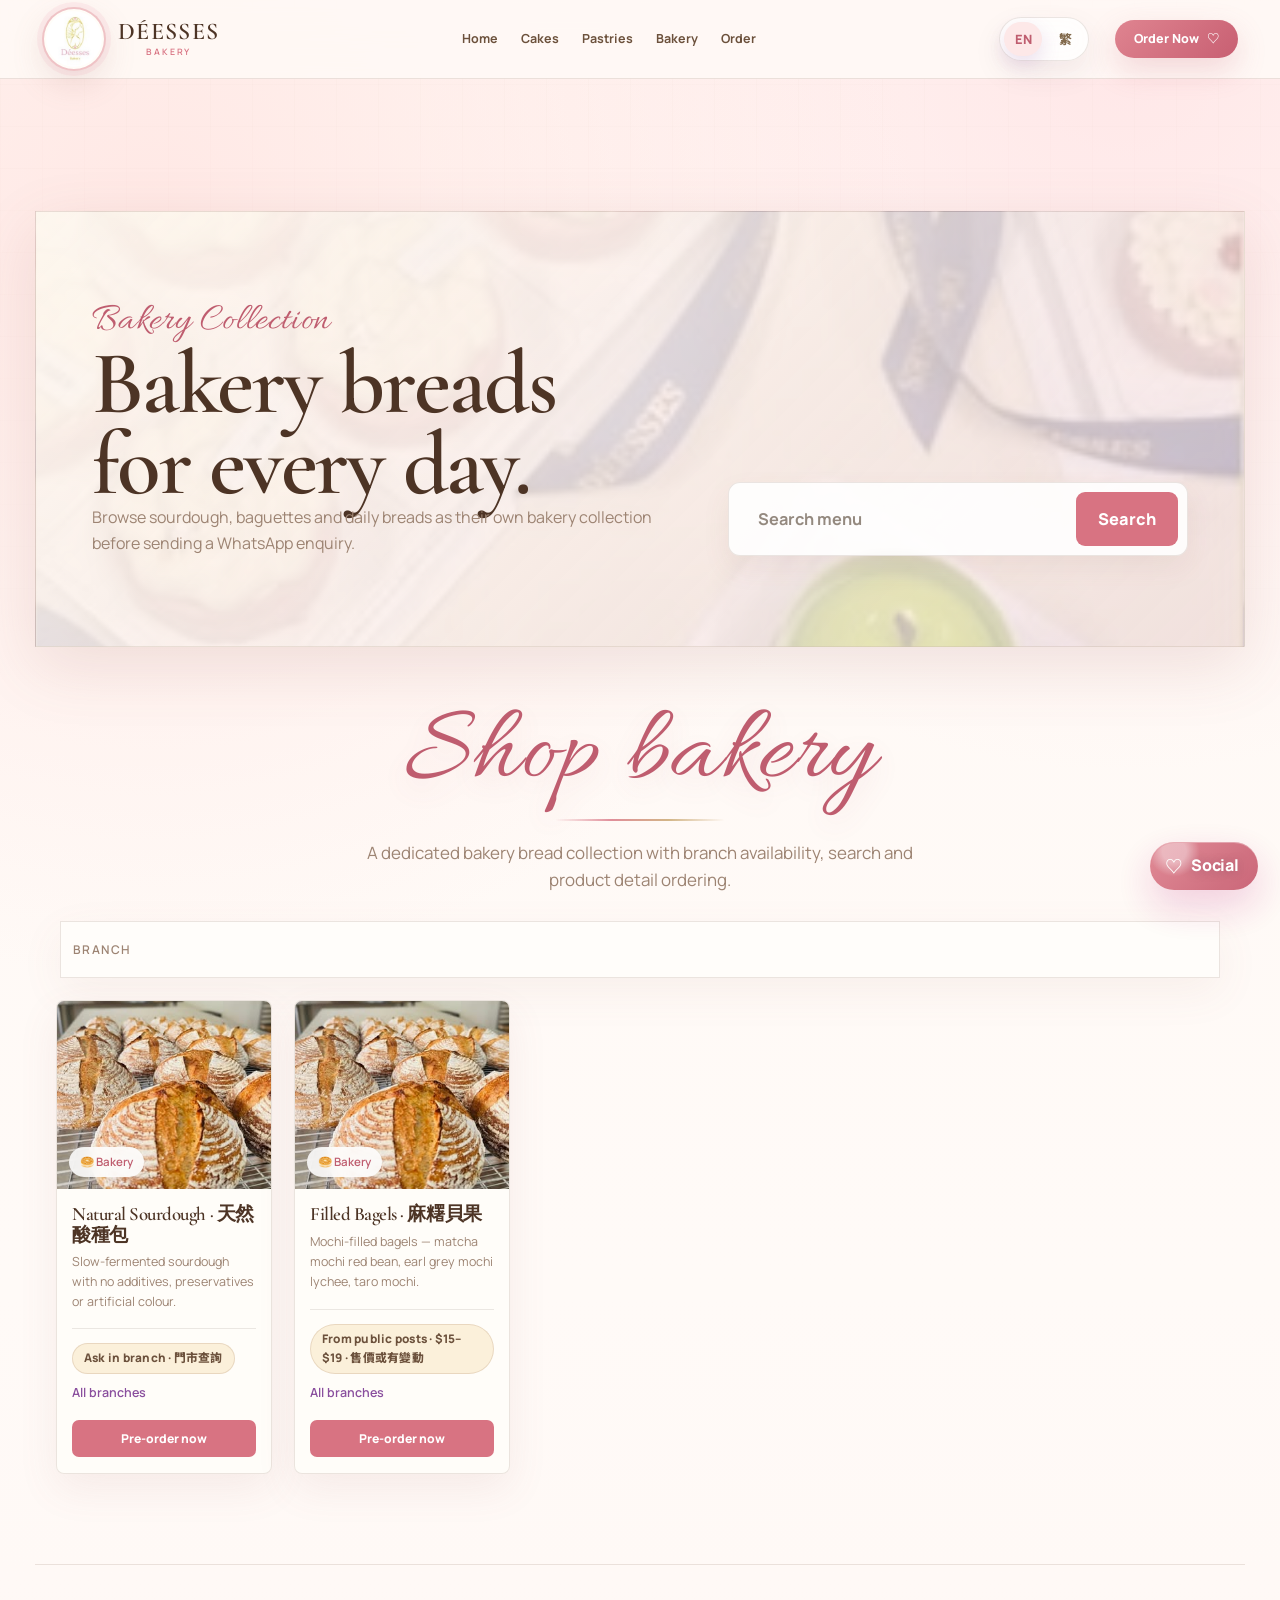
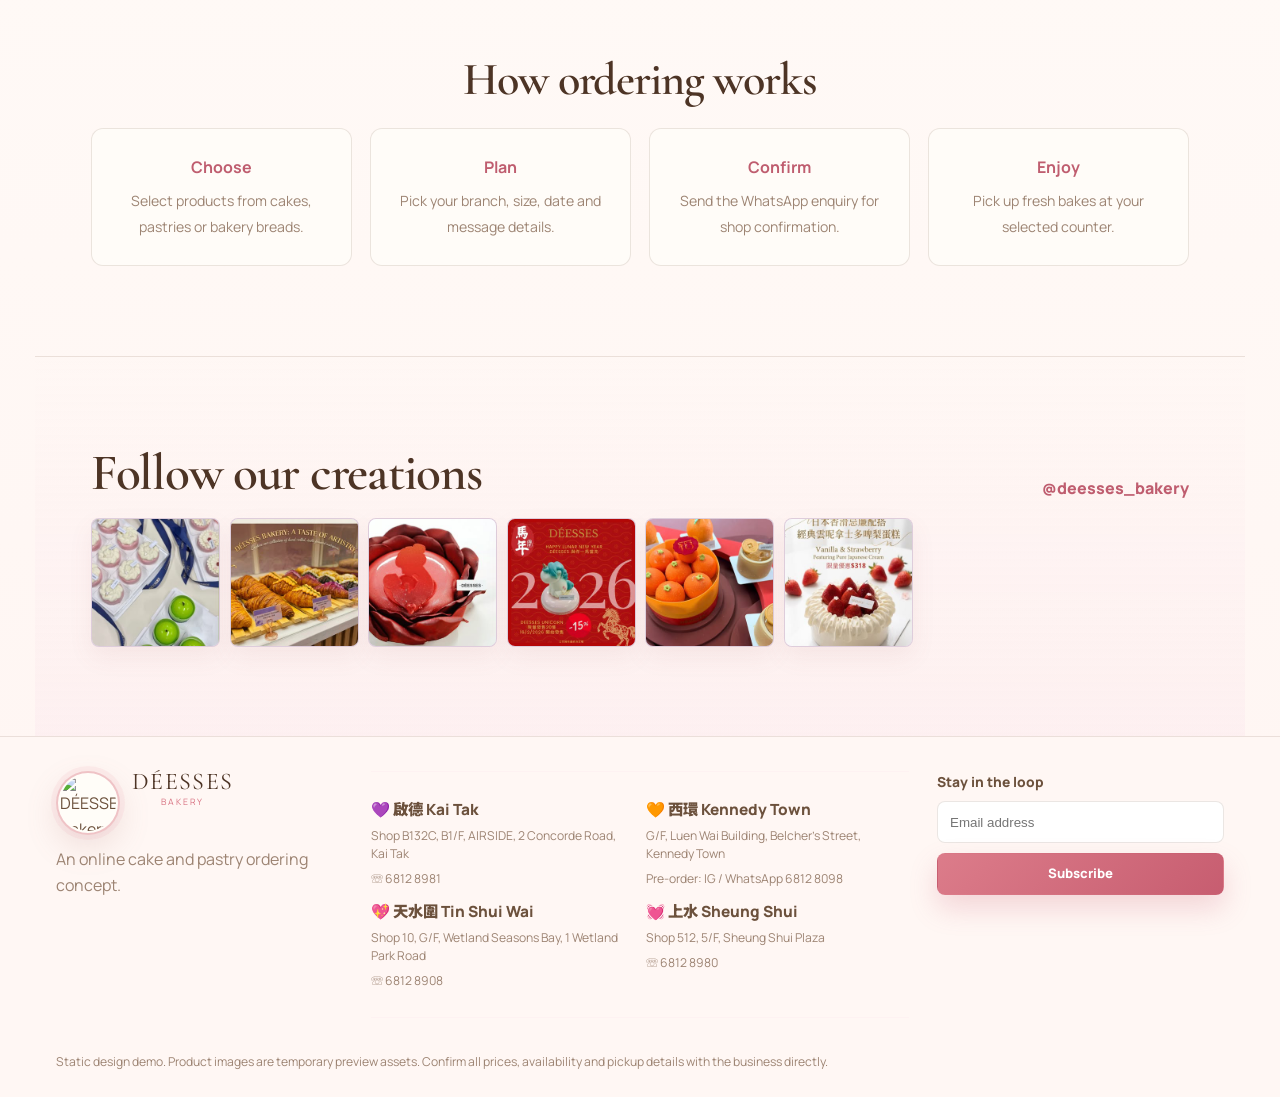
==== commit 9ff55426: "fix: make spotlights horizontal sections" ====
--- a/bakery.html
+++ b/bakery.html
@@ -9,14 +9,13 @@
   <link rel="icon" href="data:image/svg+xml,%3Csvg xmlns='http://www.w3.org/2000/svg' viewBox='0 0 64 64'%3E%3Crect width='64' height='64' rx='18' fill='%23fff7f2'/%3E%3Ctext x='50%25' y='56%25' dominant-baseline='middle' text-anchor='middle' font-size='34'%3E%E2%99%A1%3C/text%3E%3C/svg%3E" />
   <link rel="apple-touch-icon" href="assets/deesses-instagram-logo.jpg" />
   <link rel="preload" as="image" href="assets/front-page-bakery-scene.jpg" />
-  <link rel="preload" as="image" href="assets/deconstructed-cake-placeholder.jpg" />
   <link rel="preload" as="image" href="assets/mini.jpg" />
   <link rel="preload" as="image" href="assets/strawberry.jpg" />
   <link rel="preconnect" href="https://fonts.googleapis.com" />
   <link rel="preconnect" href="https://fonts.gstatic.com" crossorigin />
   <link href="https://fonts.googleapis.com/css2?family=Allura&family=Cormorant+Garamond:ital,wght@0,500;0,600;0,700;1,500&family=Manrope:wght@400;500;600;700;800&family=Noto+Sans+TC:wght@400;500;700&display=swap" rel="stylesheet" />
   <link rel="stylesheet" href="styles.css?v=brand-logo-1" />
-  <link rel="stylesheet" href="site.css?v=concept-10" />
+  <link rel="stylesheet" href="site.css?v=concept-12" />
 </head>
 <body class="site menu-page category-page category-page--bakery" data-category-page="bakery">
   <header class="nav site-nav" id="nav">
@@ -34,13 +33,13 @@
         <li><a href="cakes.html" data-hero-filter="cake">Cakes</a></li>
         <li><a href="pastries.html" data-hero-filter="pastry">Pastries</a></li>
         <li><a href="bakery.html" data-hero-filter="bakery">Bakery</a></li>
-        <li><a href="#order" data-i18n="order">Order</a></li>
+        <li><a href="cakes.html#order" data-i18n="order">Order</a></li>
       </ul>
       <div class="language-switch site-language" aria-label="Language" data-i18n-aria="languageLabel">
         <button type="button" data-language="en" aria-pressed="false"><span>EN</span></button>
         <button type="button" data-language="zh" aria-pressed="false"><span>繁</span></button>
       </div>
-      <a href="#order" class="nav__cta site-order-pill">Order Now <span aria-hidden="true">♡</span></a>
+      <a href="cakes.html#order" class="nav__cta site-order-pill">Order Now <span aria-hidden="true">♡</span></a>
     </nav>
   </header>
 
@@ -93,71 +92,6 @@
       <p class="menu__empty site-empty" id="menuEmpty" hidden>No items match this filter.</p>
     </section>
 
-    <section class="order site-order" id="order">
-      <aside class="site-inspiration-card">
-        <img src="assets/rose.jpg" alt="Pink celebration cake inspiration" width="420" height="520" loading="lazy" />
-        <div>
-          <h3>Need inspiration?</h3>
-          <p>Browse the gallery first, then send your cake idea through WhatsApp or Instagram DM.</p>
-          <a class="site-button site-button--ghost" href="index.html#social">View Cake Gallery</a>
-        </div>
-      </aside>
-      <form class="site-custom-form" data-custom-order>
-        <p class="site-script">Custom Cake Order</p>
-        <h2>Design your perfect cake.</h2>
-        <div class="site-form-grid">
-          <label>Cake type<select name="cakeType"><option>Celebration Cake</option><option>Fruit Cake</option><option>Seasonal Gift</option><option>Custom Order</option></select></label>
-          <label>Size<select name="size"><option>6 inch (serves 6-8)</option><option>4 inch</option><option>5 inch</option><option>8 inch</option></select></label>
-          <label>Flavour<select name="flavour"><option>Vanilla and Strawberry</option><option>White Peach</option><option>Rose Raspberry</option><option>Chocolate</option></select></label>
-          <label>Pickup date<input name="pickupDate" type="date" /></label>
-        </div>
-        <fieldset class="site-radio-row">
-          <legend>Pickup or delivery</legend>
-          <label><input type="radio" name="method" value="Pickup" checked /> Pickup</label>
-          <label><input type="radio" name="method" value="Delivery" /> Delivery</label>
-        </fieldset>
-        <label>Message on cake<input name="message" type="text" placeholder="Happy Birthday" /></label>
-        <label>Additional notes<textarea name="notes" rows="3" placeholder="Allergies, colours, character theme"></textarea></label>
-        <button class="site-button site-button--primary site-submit" type="submit">Send Custom Order</button>
-      </form>
-      <aside class="site-order-info">
-        <h3>Ordering Information</h3>
-        <ul>
-          <li><strong>Order lead time</strong><span>Please order at least 48 hours in advance.</span></li>
-          <li><strong>Pickup and confirmation</strong><span>The shop confirms availability, branch and final price.</span></li>
-          <li><strong>Delivery</strong><span>Delivery may be available by request for selected areas.</span></li>
-          <li><strong>Questions?</strong><span>Message the team before ordering.</span></li>
-        </ul>
-        <a class="site-button site-button--primary" href="https://wa.me/85268128098" target="_blank" rel="noopener">Order via WhatsApp</a>
-        <a class="site-button site-button--ghost" href="https://www.instagram.com/deesses_bakery/" target="_blank" rel="noopener">Send IG DM</a>
-      </aside>
-    </section>
-
-    <section class="craft site-craft" id="craft" data-cake-mode="assembled">
-      <div class="craft__copy site-craft__copy">
-        <h2>Layer-by-layer cake craft</h2>
-        <p>This placeholder uses the supplied pistachio mochi cake layer guide while the custom animation is refined.</p>
-        <div class="craft__controls" aria-label="Cake assembly controls">
-          <button class="site-button site-button--ghost" type="button" data-cake-action="explode">Explode</button>
-          <button class="site-button site-button--ghost" type="button" data-cake-action="assemble">Assemble</button>
-          <button class="site-button site-button--primary" type="button" data-cake-action="replay">Replay</button>
-        </div>
-        <p class="craft__status" id="cakeStatus" aria-live="polite">Cake assembled</p>
-      </div>
-      <div class="craft__panel site-cake-panel">
-        <figure class="site-cake-placeholder">
-          <img src="assets/deconstructed-cake-placeholder.jpg" alt="DÉESSES pistachio mochi cake layer guide placeholder showing pistachio cream, whipped cream, vanilla sponge, mochi filling and pistachio crumble" width="1024" height="1280" loading="lazy" />
-          <figcaption>Placeholder layer guide · Pistachio mochi cake</figcaption>
-        </figure>
-        <div class="cake-stage site-cake-stage--legacy" aria-hidden="true" aria-label="Animated exploded-view celebration cake">
-          <div class="cake-piece cake-piece--candle">✦</div>
-          <div class="cake-piece cake-piece--berries"></div>
-          <div class="cake-piece cake-piece--cream"></div>
-          <div class="cake-piece cake-piece--sponge"></div>
-          <div class="cake-piece cake-piece--plate"></div>
-        </div>
-      </div>
-    </section>
 
     <section class="site-how" id="how-it-works">
       <h2>How ordering works</h2>
@@ -197,33 +131,5 @@
   </footer>
 
   <script src="script.js?v=brand-logo-1"></script>
-  <script>
-    (function () {
-      var form = document.querySelector('[data-custom-order]');
-      if (!form) return;
-      var date = form.querySelector('input[name="pickupDate"]');
-      if (date) {
-        var now = new Date();
-        var local = new Date(now.getTime() - now.getTimezoneOffset() * 60000);
-        date.min = local.toISOString().slice(0, 10);
-      }
-      form.addEventListener('submit', function (event) {
-        event.preventDefault();
-        var data = new FormData(form);
-        var lines = [
-          '你好 DÉESSES Bakery，我想查詢自訂蛋糕：',
-          'Cake type: ' + (data.get('cakeType') || ''),
-          'Size: ' + (data.get('size') || ''),
-          'Flavour: ' + (data.get('flavour') || ''),
-          'Pickup date: ' + (data.get('pickupDate') || 'To be confirmed'),
-          'Method: ' + (data.get('method') || 'Pickup'),
-          'Message: ' + (data.get('message') || 'None'),
-          'Notes: ' + (data.get('notes') || 'None'),
-          '請確認供應、最終價錢及取貨安排，謝謝。'
-        ];
-        window.open('https://wa.me/85268128098?text=' + encodeURIComponent(lines.join('\n')), '_blank', 'noopener');
-      });
-    })();
-  </script>
 </body>
 </html>
--- a/site.css
+++ b/site.css
@@ -337,89 +337,91 @@
   padding-block: clamp(54px, 8vw, 92px);
 }
 .site-product-spotlight__head { margin-bottom: clamp(24px, 4vw, 42px); }
-.site-product-spotlight__stage {
-  display: grid;
-  grid-template-columns: minmax(0, 1.35fr) minmax(280px, 0.65fr);
-  gap: clamp(16px, 3vw, 28px);
-  align-items: stretch;
-}
-.site-product-spotlight__hero,
-.site-product-spotlight__rail a {
+.site-product-spotlight__stack {
+  display: grid;
+  gap: clamp(22px, 4vw, 38px);
+}
+.site-product-spotlight__section {
+  display: grid;
+  grid-template-columns: minmax(0, 1.12fr) minmax(320px, 0.88fr);
+  gap: clamp(22px, 4vw, 56px);
+  align-items: center;
+  overflow: hidden;
+  min-height: clamp(360px, 38vw, 510px);
+  padding: clamp(18px, 3vw, 34px);
+  background: rgba(255, 253, 249, 0.96);
+  border: 1px solid var(--site-line);
+  box-shadow: var(--site-shadow);
+}
+.site-product-spotlight__section--reverse {
+  grid-template-columns: minmax(320px, 0.88fr) minmax(0, 1.12fr);
+}
+.site-product-spotlight__photos {
   position: relative;
-  overflow: hidden;
-  color: #fff;
-  border: 1px solid rgba(255,255,255,0.72);
-  box-shadow: var(--site-shadow);
+  min-height: clamp(280px, 34vw, 430px);
   isolation: isolate;
 }
-.site-product-spotlight__hero {
-  min-height: clamp(430px, 54vw, 640px);
-  display: flex;
-  flex-direction: column;
-  justify-content: space-between;
-  padding: clamp(22px, 4vw, 38px);
-  background: #7f3f56;
-}
-.site-product-spotlight__hero::after,
-.site-product-spotlight__rail a::after {
-  content: "";
+.site-product-spotlight__photo {
+  display: block;
+  width: 100%;
+  object-fit: cover;
+  box-shadow: 0 22px 54px rgba(151, 93, 86, 0.18);
+  transition: transform 0.75s var(--ease), filter 0.75s var(--ease);
+}
+.site-product-spotlight__photo--main {
+  height: clamp(260px, 32vw, 405px);
+  border-radius: 18px;
+  transform: rotate(-1.4deg) scale(1.01);
+}
+.site-product-spotlight__section--reverse .site-product-spotlight__photo--main { transform: rotate(1.4deg) scale(1.01); }
+.site-product-spotlight__photo--accent {
   position: absolute;
-  inset: 0;
-  z-index: -1;
-  background: linear-gradient(180deg, rgba(65,29,43,0.08), rgba(65,29,43,0.78));
-}
-.site-product-spotlight img {
-  position: absolute;
-  inset: 0;
-  width: 100%;
-  height: 100%;
-  object-fit: cover;
-  z-index: -2;
-  transform: scale(1.01);
-  transition: transform 0.75s var(--ease), filter 0.75s var(--ease);
-}
-.site-product-spotlight a:hover img { transform: scale(1.055); filter: saturate(1.08); }
+  right: clamp(12px, 3vw, 30px);
+  bottom: clamp(-16px, -1.4vw, -8px);
+  z-index: 2;
+  width: min(42%, 230px);
+  height: clamp(132px, 15vw, 190px);
+  border: 7px solid rgba(255,255,255,0.92);
+  border-radius: 16px;
+  transform: rotate(4deg);
+}
+.site-product-spotlight__section--reverse .site-product-spotlight__photo--accent {
+  right: auto;
+  left: clamp(12px, 3vw, 30px);
+  transform: rotate(-4deg);
+}
+.site-product-spotlight__section:hover .site-product-spotlight__photo--main { transform: rotate(0deg) scale(1.045); filter: saturate(1.08); }
+.site-product-spotlight__section:hover .site-product-spotlight__photo--accent { transform: rotate(0deg) translateY(-4px); filter: saturate(1.08); }
+.site-product-spotlight__copy {
+  display: grid;
+  gap: 14px;
+  align-content: center;
+  max-width: 440px;
+  padding: clamp(6px, 2vw, 18px);
+}
+.site-product-spotlight__section--reverse .site-product-spotlight__copy { justify-self: end; }
 .site-product-spotlight__tag {
-  align-self: flex-start;
-  padding: 9px 14px;
+  justify-self: start;
+  padding: 8px 13px;
   border-radius: 999px;
-  background: rgba(255,255,255,0.86);
-  color: #7f3f56;
-  font: 800 0.78rem/1 "Noto Sans TC", sans-serif;
-  letter-spacing: 0.03em;
-}
-.site-product-spotlight__hero h3 {
-  max-width: 10ch;
-  font: 700 clamp(2.5rem, 6vw, 5.4rem)/0.92 "Cormorant Garamond", serif;
+  background: var(--site-rose-soft);
+  color: var(--site-rose-dark);
+  font: 800 0.76rem/1 "Noto Sans TC", sans-serif;
+  letter-spacing: 0.04em;
+}
+.site-product-spotlight__copy h3 {
+  font: 700 clamp(3rem, 6.4vw, 5.8rem)/0.9 "Cormorant Garamond", serif;
+  color: var(--site-ink-strong);
   text-wrap: balance;
 }
-.site-product-spotlight__hero p {
-  max-width: 42ch;
-  margin-top: 14px;
-  color: rgba(255,255,255,0.88);
+.site-product-spotlight__copy p {
+  color: var(--site-muted);
   font-weight: 700;
-}
-.site-product-spotlight__rail {
-  display: grid;
-  gap: clamp(12px, 2vw, 18px);
-}
-.site-product-spotlight__rail a {
-  min-height: 190px;
-  display: flex;
-  align-items: flex-end;
-  padding: 20px;
-  background: #7f3f56;
-}
-.site-product-spotlight__rail span {
-  font: 800 clamp(1.15rem, 2.4vw, 1.55rem)/1.05 "Noto Sans TC", sans-serif;
-  text-shadow: 0 1px 18px rgba(65,29,43,0.55);
-}
-.site-product-spotlight__actions {
-  display: flex;
-  justify-content: center;
-  flex-wrap: wrap;
-  gap: 12px;
-  margin-top: 24px;
+  font-size: clamp(1rem, 1.5vw, 1.12rem);
+}
+.site-product-spotlight__copy .site-button {
+  justify-self: start;
+  margin-top: 4px;
 }
 
 .site-menu-hero {
@@ -761,8 +763,8 @@
 @media (max-width: 1120px) {
   .site-nav__links { gap: 13px; font-size: 0.72rem; }
   .site-product-grid { grid-template-columns: repeat(3, minmax(0, 1fr)); }
-  .site-product-spotlight__stage { grid-template-columns: 1fr; }
-  .site-product-spotlight__rail { grid-template-columns: repeat(3, minmax(0, 1fr)); }
+  .site-product-spotlight__section,
+  .site-product-spotlight__section--reverse { grid-template-columns: minmax(0, 1fr) minmax(280px, 0.9fr); }
   .site-order { grid-template-columns: 1fr 1fr; }
   .site-order-info { grid-column: 1 / -1; }
   .site-branch-grid { grid-template-columns: repeat(2, 1fr); }
@@ -804,14 +806,17 @@
   .site-hero-photo--berry { width: 54vw; height: 44vw; left: 36%; bottom: 8%; }
   .site-hero-photo--gift { width: 30vw; height: 42vw; right: 3%; top: 5%; }
   .site-hero-photo--tart { width: 22vw; height: 22vw; left: 23%; bottom: 10%; }
-  .site-product-spotlight__stage,
+  .site-product-spotlight__section,
+  .site-product-spotlight__section--reverse,
   .site-branch-grid,
   .site-product-grid,
   .site-how ol,
   .site-footer-branches { grid-template-columns: 1fr; }
-  .site-product-spotlight__hero { min-height: 390px; }
-  .site-product-spotlight__rail { grid-template-columns: 1fr; }
-  .site-product-spotlight__rail a { min-height: 150px; }
+  .site-product-spotlight__section { min-height: 0; }
+  .site-product-spotlight__section--reverse .site-product-spotlight__copy { justify-self: start; }
+  .site-product-spotlight__photos { min-height: 250px; }
+  .site-product-spotlight__photo--main { height: 250px; }
+  .site-product-spotlight__photo--accent { height: 120px; width: min(44%, 180px); }
   .site-menu-hero { padding: 28px 18px; }
   .site-menu-hero h1 { font-size: clamp(3rem, 14vw, 4.4rem); }
   .site-order { grid-template-columns: 1fr; }
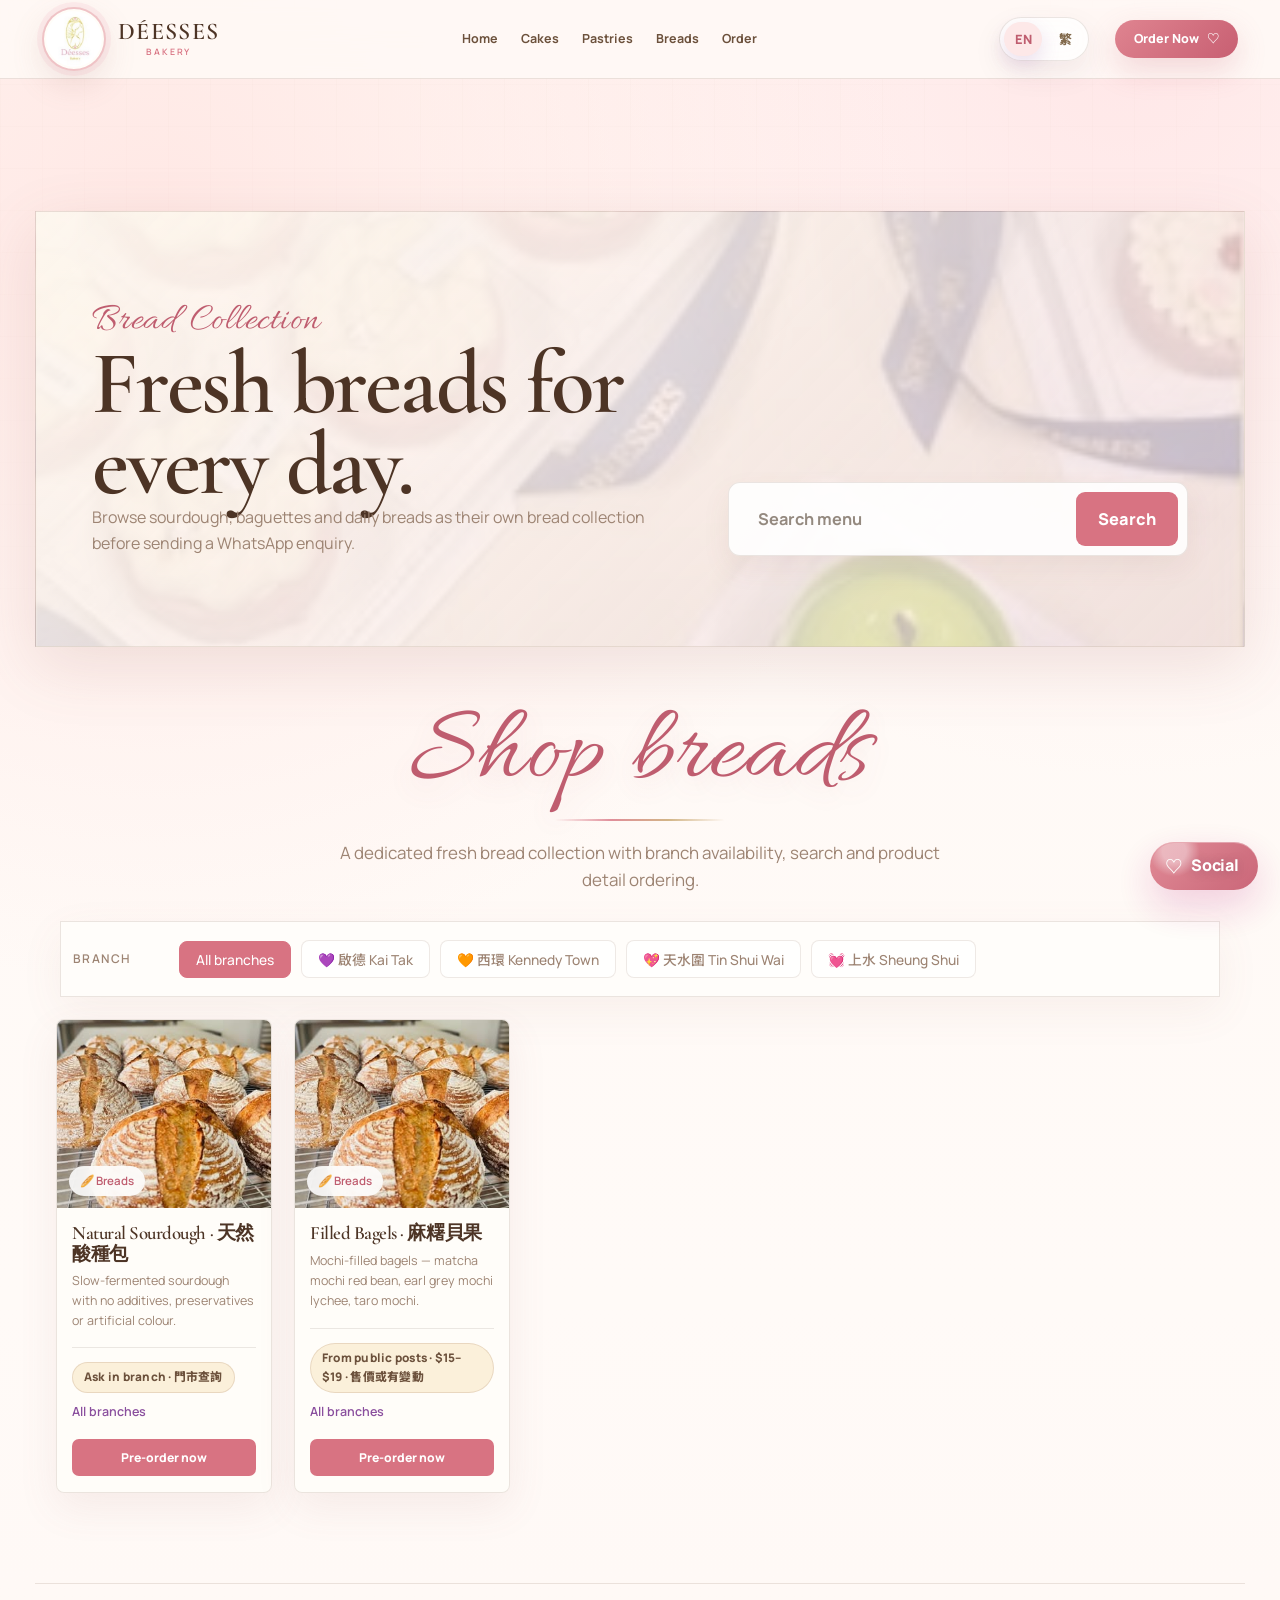
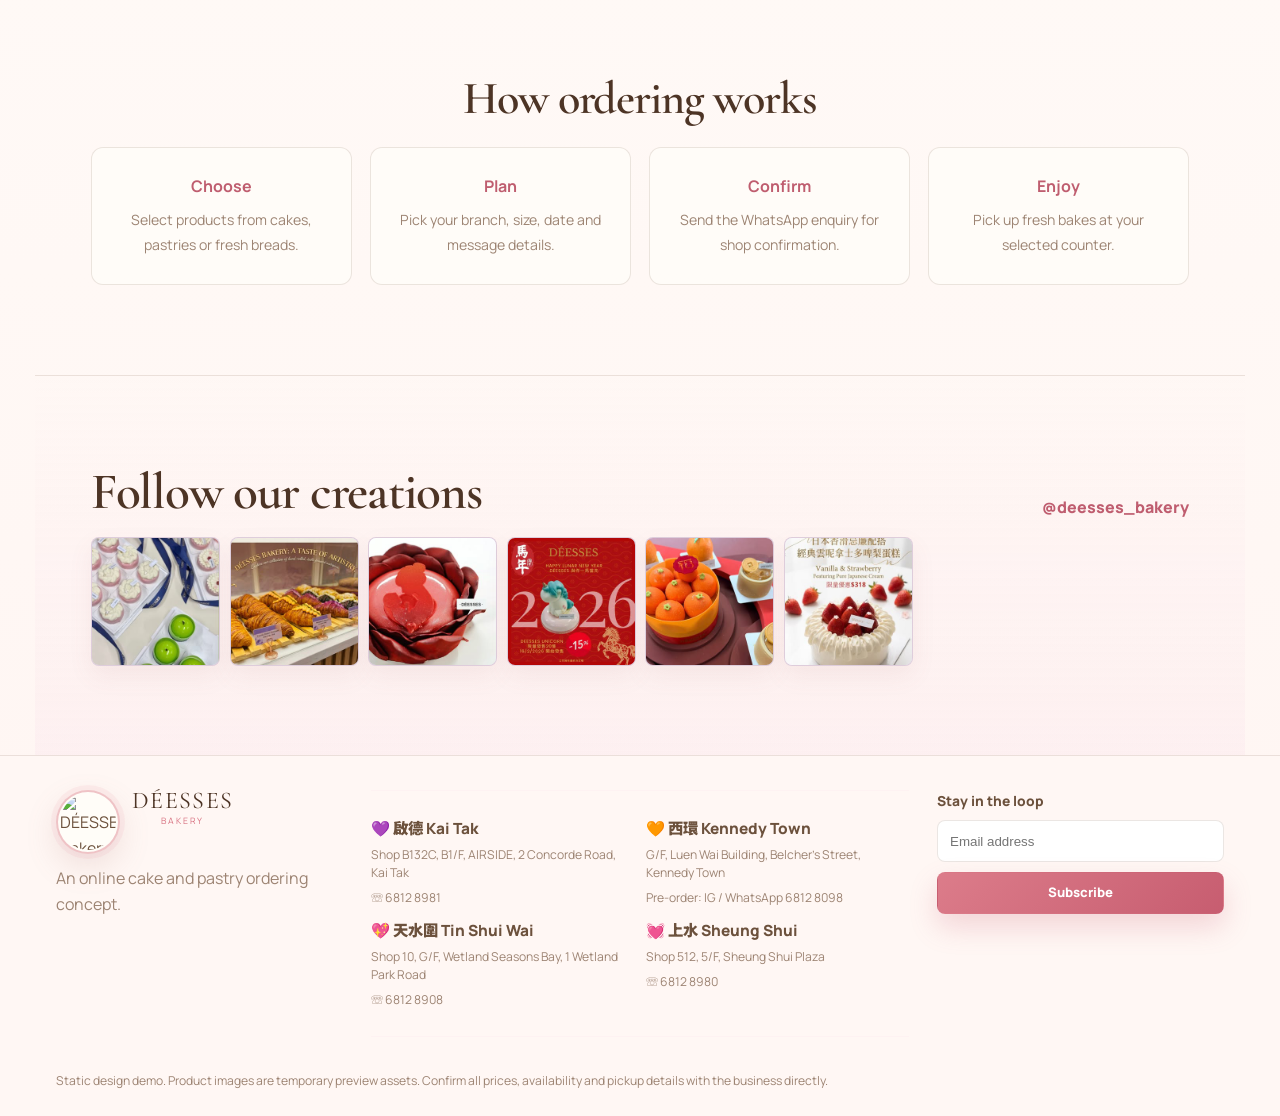
==== commit 66e993d9: "fix: rename bakery category to breads" ====
--- a/bakery.html
+++ b/bakery.html
@@ -1,135 +1,14 @@
-<!DOCTYPE html>
+<!doctype html>
 <html lang="en">
 <head>
-  <meta charset="UTF-8" />
-  <meta name="viewport" content="width=device-width, initial-scale=1.0" />
-  <title>DÉESSES Bakery - Bakery</title>
-  <meta name="description" content="DÉESSES Bakery breads page with sourdough, baguettes, daily bakery items and WhatsApp pre-order flow." />
-  <meta name="theme-color" content="#fff7f2" />
-  <link rel="icon" href="data:image/svg+xml,%3Csvg xmlns='http://www.w3.org/2000/svg' viewBox='0 0 64 64'%3E%3Crect width='64' height='64' rx='18' fill='%23fff7f2'/%3E%3Ctext x='50%25' y='56%25' dominant-baseline='middle' text-anchor='middle' font-size='34'%3E%E2%99%A1%3C/text%3E%3C/svg%3E" />
-  <link rel="apple-touch-icon" href="assets/deesses-instagram-logo.jpg" />
-  <link rel="preload" as="image" href="assets/front-page-bakery-scene.jpg" />
-  <link rel="preload" as="image" href="assets/mini.jpg" />
-  <link rel="preload" as="image" href="assets/strawberry.jpg" />
-  <link rel="preconnect" href="https://fonts.googleapis.com" />
-  <link rel="preconnect" href="https://fonts.gstatic.com" crossorigin />
-  <link href="https://fonts.googleapis.com/css2?family=Allura&family=Cormorant+Garamond:ital,wght@0,500;0,600;0,700;1,500&family=Manrope:wght@400;500;600;700;800&family=Noto+Sans+TC:wght@400;500;700&display=swap" rel="stylesheet" />
-  <link rel="stylesheet" href="styles.css?v=brand-logo-1" />
-  <link rel="stylesheet" href="site.css?v=concept-12" />
+  <meta charset="utf-8" />
+  <meta name="viewport" content="width=device-width, initial-scale=1" />
+  <title>Redirecting to Breads | DÉESSES Bakery</title>
+  <meta http-equiv="refresh" content="0; url=breads.html" />
+  <link rel="canonical" href="https://sloppy0726.github.io/deesses-bakery-demo/breads.html" />
+  <script>location.replace("breads.html" + location.search + location.hash);</script>
 </head>
-<body class="site menu-page category-page category-page--bakery" data-category-page="bakery">
-  <header class="nav site-nav" id="nav">
-    <nav class="nav__inner site-nav__inner" aria-label="Primary">
-      <a href="index.html" class="nav__brand site-brand">
-        <img class="nav__mark nav__logo site-brand__logo" src="assets/deesses-instagram-logo-safe.jpg" alt="DÉESSES Bakery logo" width="68" height="68" />
-        <span class="nav__name site-brand__name">DÉESSES<small>Bakery</small></span>
-      </a>
-      <button class="nav__toggle site-nav__toggle" type="button" aria-expanded="false" aria-controls="primaryNavLinks" data-nav-toggle>
-        <span class="sr-only">Open navigation</span>
-        <span aria-hidden="true"></span>
-      </button>
-      <ul class="nav__links site-nav__links" id="primaryNavLinks">
-        <li><a href="index.html">Home</a></li>
-        <li><a href="cakes.html" data-hero-filter="cake">Cakes</a></li>
-        <li><a href="pastries.html" data-hero-filter="pastry">Pastries</a></li>
-        <li><a href="bakery.html" data-hero-filter="bakery">Bakery</a></li>
-        <li><a href="cakes.html#order" data-i18n="order">Order</a></li>
-      </ul>
-      <div class="language-switch site-language" aria-label="Language" data-i18n-aria="languageLabel">
-        <button type="button" data-language="en" aria-pressed="false"><span>EN</span></button>
-        <button type="button" data-language="zh" aria-pressed="false"><span>繁</span></button>
-      </div>
-      <a href="cakes.html#order" class="nav__cta site-order-pill">Order Now <span aria-hidden="true">♡</span></a>
-    </nav>
-  </header>
-
-  <aside class="social-float site-social-float" aria-label="Quick social links" data-i18n-aria="quickSocialLinks">
-    <button class="social-trigger site-social-trigger" type="button" aria-haspopup="true" aria-expanded="false" data-social-trigger>
-      <span class="site-social-trigger__icon" aria-hidden="true">♡</span>
-      <span class="social-trigger__label" data-i18n="socialLabel">Social</span>
-    </button>
-    <div class="social-menu" role="menu">
-      <a role="menuitem" href="https://www.instagram.com/deesses_bakery/" target="_blank" rel="noopener">
-        <span class="social-icon" aria-hidden="true">◎</span>
-        <span><strong>Instagram</strong><small data-i18n="socialInstagramHint">Latest cakes / DM pre-order</small></span>
-      </a>
-      <a role="menuitem" href="https://wa.me/85268128098" target="_blank" rel="noopener">
-        <span class="social-icon" aria-hidden="true">✆</span>
-        <span><strong>WhatsApp</strong><small data-i18n="socialWhatsappHint">Message to pre-order</small></span>
-      </a>
-      <a role="menuitem" href="index.html#social">
-        <span class="social-icon" aria-hidden="true">✧</span>
-        <span><strong data-i18n="socialGalleryTitle">Social gallery</strong><small data-i18n="socialGalleryHint">Preview posts and updates</small></span>
-      </a>
-    </div>
-  </aside>
-
-  <main id="top">
-    <section class="site-menu-hero" id="hero">
-      <div>
-        <p class="site-script">Bakery Collection</p>
-        <h1>Bakery breads for every day.</h1>
-        <p>Browse sourdough, baguettes and daily breads as their own bakery collection before sending a WhatsApp enquiry.</p>
-      </div>
-      <form class="hero-search site-search site-menu-search" role="search" aria-label="Search DÉESSES menu" data-i18n-aria="searchMenu" data-hero-search>
-        <label class="sr-only" for="heroSearchInput" data-i18n="searchMenu">Search menu</label>
-        <input id="heroSearchInput" type="search" placeholder="Search menu" data-i18n-placeholder="searchMenu" autocomplete="off" />
-        <button type="submit" data-i18n="searchButton">Search</button>
-      </form>
-    </section>
-
-    <section class="menu site-menu" id="menu">
-      <div class="section__head site-section-head">
-        <h2>Shop bakery</h2>
-        <p class="section__sub">A dedicated bakery bread collection with branch availability, search and product detail ordering.</p>
-      </div>
-      <div class="filters site-filters" role="group" aria-label="Menu filters">
-        <div class="filters__row site-filters__row" id="branchFilters" aria-label="Filter by branch">
-          <span class="filters__label">Branch</span>
-        </div>
-      </div>
-      <div class="product-grid site-product-grid" id="menuGrid" aria-live="polite"></div>
-      <p class="menu__empty site-empty" id="menuEmpty" hidden>No items match this filter.</p>
-    </section>
-
-
-    <section class="site-how" id="how-it-works">
-      <h2>How ordering works</h2>
-      <ol>
-        <li><strong>Choose</strong><span>Select products from cakes, pastries or bakery breads.</span></li>
-        <li><strong>Plan</strong><span>Pick your branch, size, date and message details.</span></li>
-        <li><strong>Confirm</strong><span>Send the WhatsApp enquiry for shop confirmation.</span></li>
-        <li><strong>Enjoy</strong><span>Pick up fresh bakes at your selected counter.</span></li>
-      </ol>
-    </section>
-
-    <section class="social site-social" id="social">
-      <div class="social__text site-social__head">
-        <h2>Follow our creations</h2>
-        <p><a href="https://www.instagram.com/deesses_bakery/" target="_blank" rel="noopener">@deesses_bakery</a></p>
-      </div>
-      <div class="social__grid site-social-grid" id="socialGrid"></div>
-    </section>
-  </main>
-
-  <footer class="footer site-footer" id="contact">
-    <div class="footer__inner site-footer__inner">
-      <div>
-        <a href="index.html" class="site-brand site-footer-brand">
-          <img class="site-brand__logo" src="assets/deesses-instagram-logo.jpg" alt="DÉESSES Bakery logo" width="48" height="48" />
-          <span class="site-brand__name">DÉESSES<small>Bakery</small></span>
-        </a>
-        <p>An online cake and pastry ordering concept.</p>
-      </div>
-      <div class="footer__branches site-footer-branches" id="footerBranches"></div>
-      <form class="site-subscribe" action="https://wa.me/85268128098" target="_blank">
-        <label>Stay in the loop<input type="email" placeholder="Email address" /></label>
-        <button class="site-button site-button--primary" type="submit">Subscribe</button>
-      </form>
-    </div>
-    <p class="site-footer-note">Static design demo. Product images are temporary preview assets. Confirm all prices, availability and pickup details with the business directly.</p>
-  </footer>
-
-  <script src="script.js?v=brand-logo-1"></script>
+<body>
+  <p>This category is now called <a href="breads.html">Breads</a>.</p>
 </body>
 </html>
